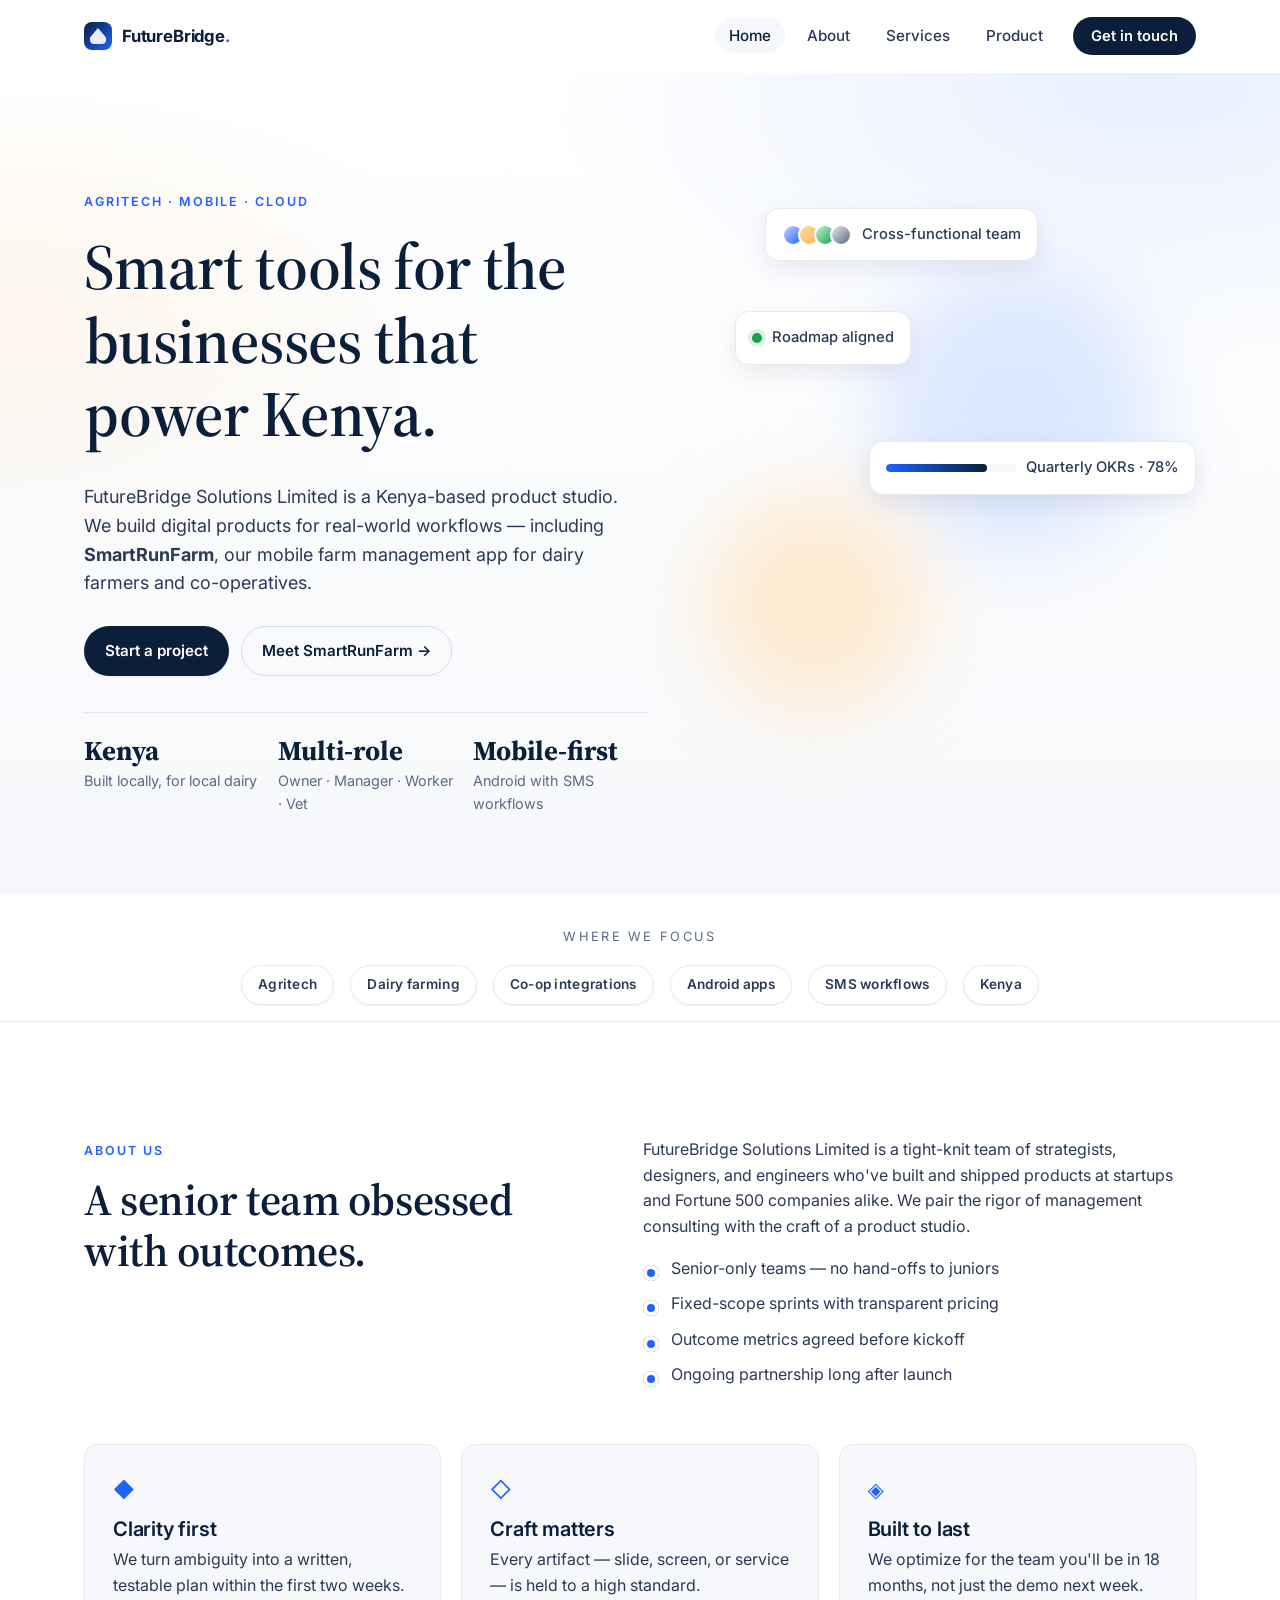
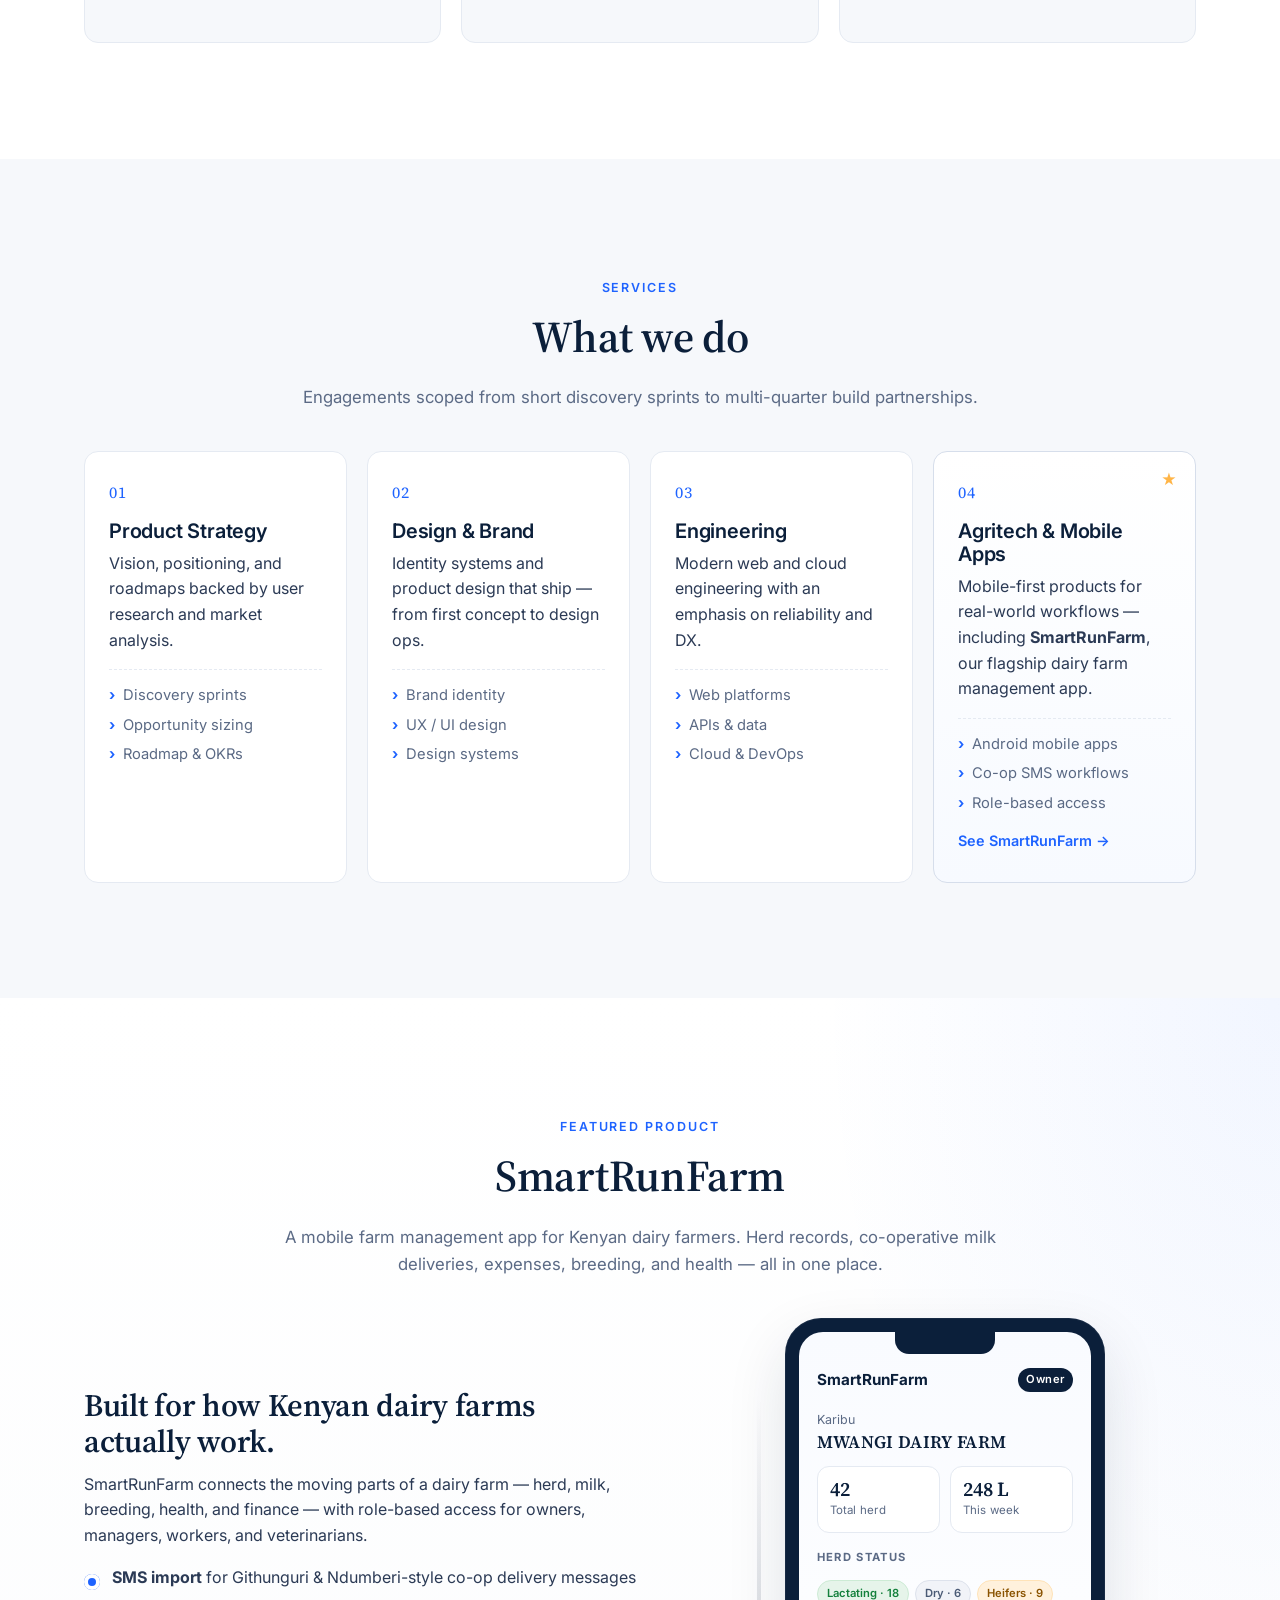
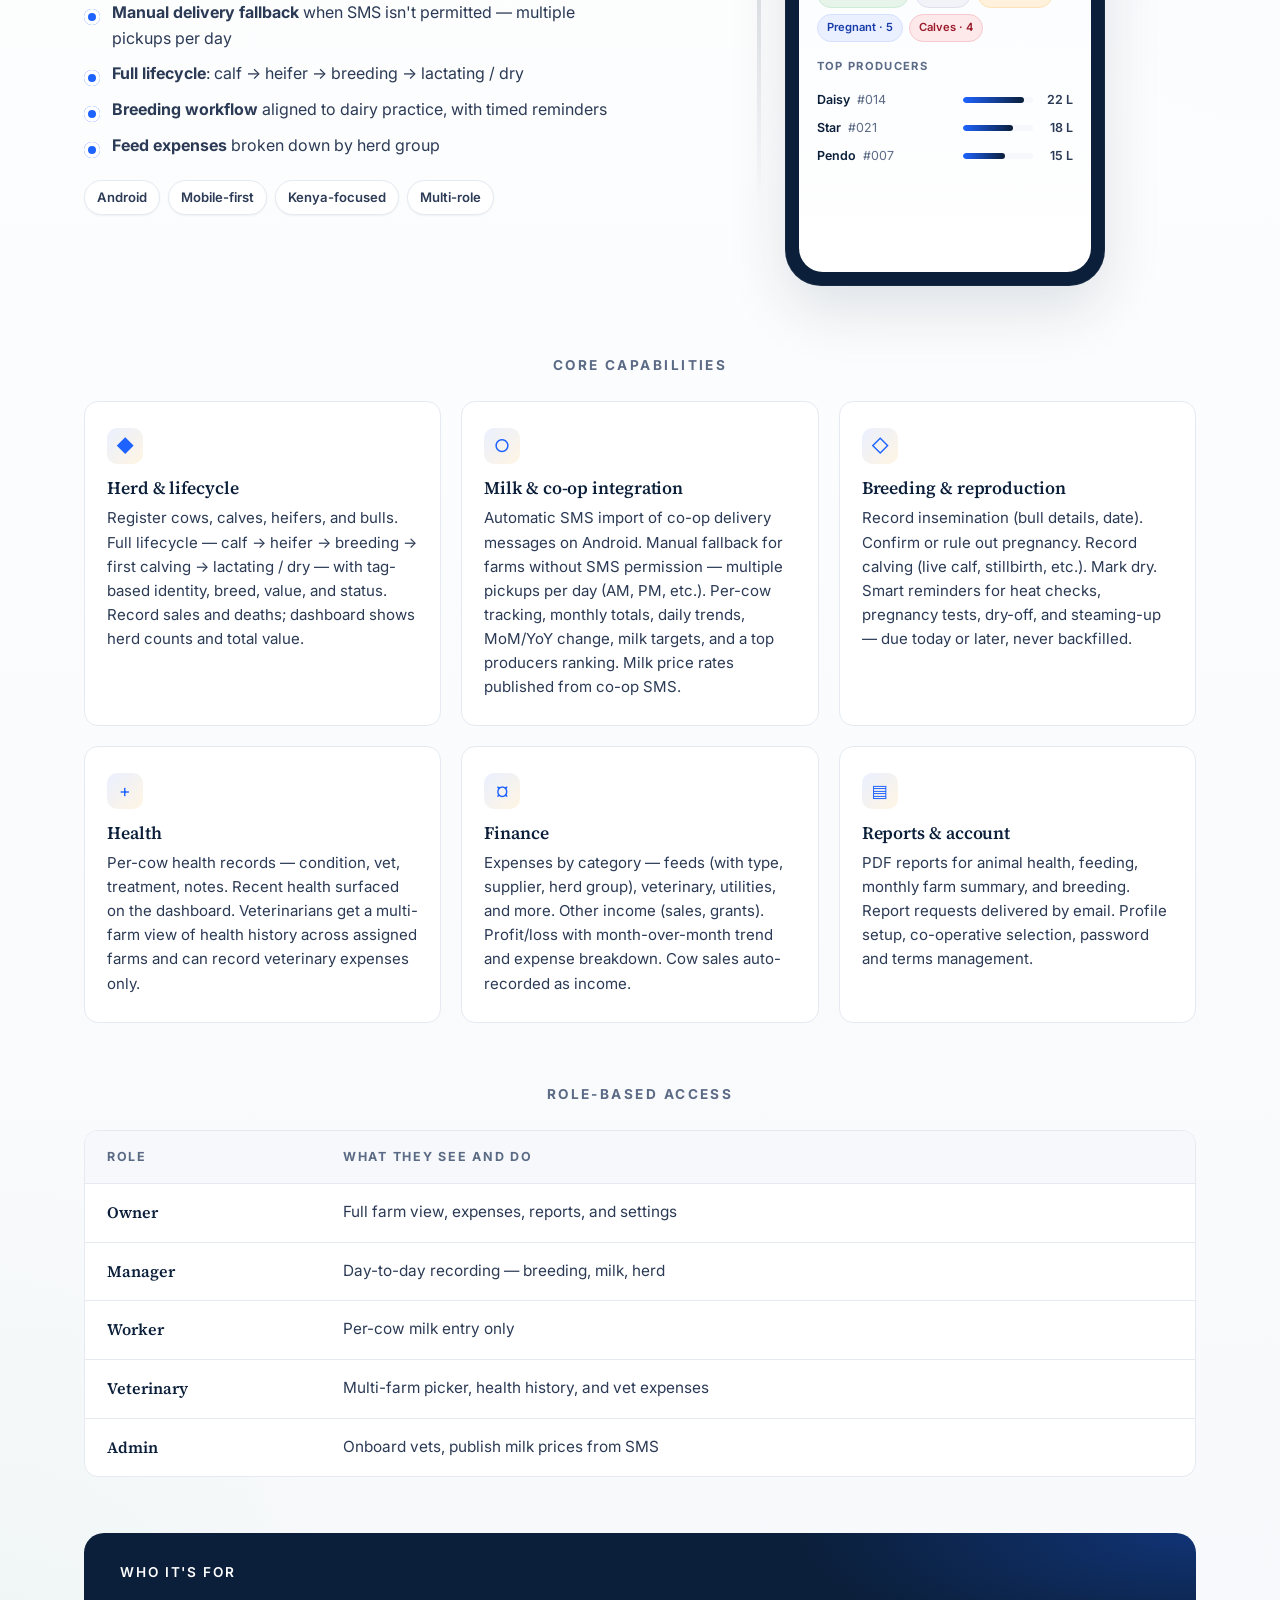
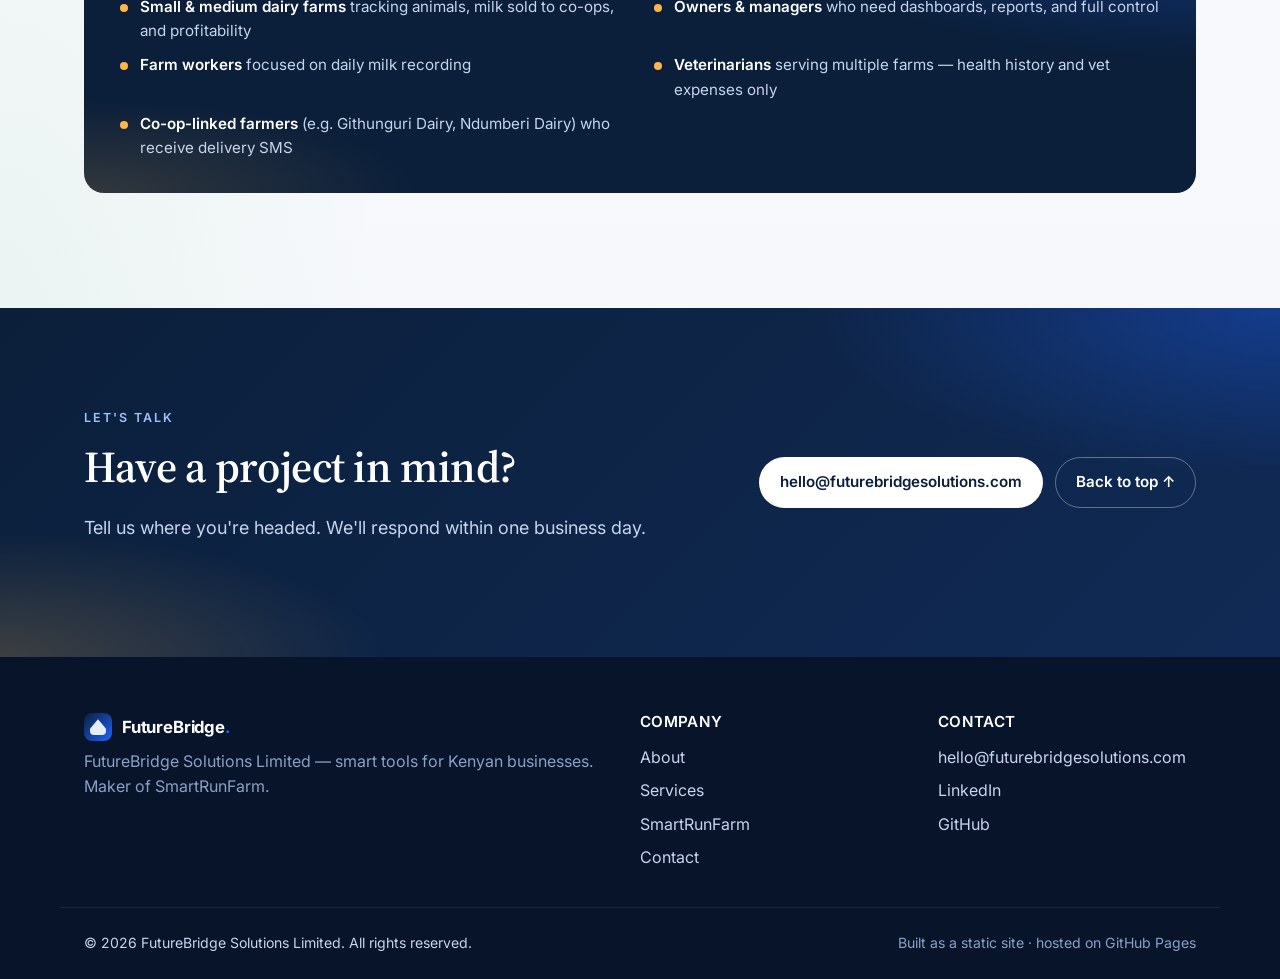
==== index.html @ 571ea7b9 "Add SmartRunFarm featured product section Replace placeholder Projects section with a dedicated Smar" ====
<!DOCTYPE html>
<html lang="en">
<head>
  <meta charset="UTF-8" />
  <meta name="viewport" content="width=device-width, initial-scale=1.0" />
  <meta name="description" content="FutureBridge Solutions Limited — Kenya-based product studio building smart tools for agritech, including SmartRunFarm, a farm management app for dairy farmers and co-operatives." />
  <meta name="theme-color" content="#0b1f3a" />
  <title>FutureBridge Solutions Limited — Smart tools for Kenyan businesses</title>
  <link rel="icon" type="image/svg+xml" href="assets/favicon.svg" />
  <link rel="preconnect" href="https://fonts.googleapis.com" />
  <link rel="preconnect" href="https://fonts.gstatic.com" crossorigin />
  <link href="https://fonts.googleapis.com/css2?family=Inter:wght@400;500;600;700;800&family=Source+Serif+4:opsz,wght@8..60,500;8..60,600&display=swap" rel="stylesheet" />
  <link rel="stylesheet" href="styles.css" />
</head>
<body>
  <a class="skip-link" href="#main">Skip to content</a>

  <header class="site-header" id="siteHeader">
    <div class="container nav-wrap">
      <a class="brand" href="#home" aria-label="FutureBridge Solutions Limited home">
        <span class="brand-mark" aria-hidden="true"></span>
        <span class="brand-name">FutureBridge<span class="brand-dot">.</span></span>
      </a>

      <button class="nav-toggle" id="navToggle" aria-expanded="false" aria-controls="primaryNav" aria-label="Toggle navigation">
        <span></span><span></span><span></span>
      </button>

      <nav class="primary-nav" id="primaryNav" aria-label="Primary">
        <ul>
          <li><a href="#home" class="nav-link">Home</a></li>
          <li><a href="#about" class="nav-link">About</a></li>
          <li><a href="#services" class="nav-link">Services</a></li>
          <li><a href="#smartrunfarm" class="nav-link">Product</a></li>
          <li><a href="#contact" class="nav-cta">Get in touch</a></li>
        </ul>
      </nav>
    </div>
  </header>

  <main id="main">
    <!-- HERO -->
    <section class="hero" id="home">
      <div class="container hero-grid">
        <div class="hero-content reveal">
          <p class="eyebrow">Agritech · Mobile · Cloud</p>
          <h1>Smart tools for the businesses that power Kenya.</h1>
          <p class="lead">
            FutureBridge Solutions Limited is a Kenya-based product studio. We build digital
            products for real-world workflows — including <strong>SmartRunFarm</strong>, our
            mobile farm management app for dairy farmers and co-operatives.
          </p>
          <div class="hero-cta">
            <a href="#contact" class="btn btn-primary">Start a project</a>
            <a href="#smartrunfarm" class="btn btn-ghost">Meet SmartRunFarm →</a>
          </div>

          <div class="hero-stats" aria-label="Company highlights">
            <div><strong>Kenya</strong><span>Built locally, for local dairy</span></div>
            <div><strong>Multi-role</strong><span>Owner · Manager · Worker · Vet</span></div>
            <div><strong>Mobile-first</strong><span>Android with SMS workflows</span></div>
          </div>
        </div>

        <div class="hero-visual reveal" aria-hidden="true">
          <div class="orb orb-1"></div>
          <div class="orb orb-2"></div>
          <div class="card-stack">
            <div class="float-card card-a">
              <div class="dot dot-green"></div>
              <span>Roadmap aligned</span>
            </div>
            <div class="float-card card-b">
              <div class="bar"><i style="width:78%"></i></div>
              <span>Quarterly OKRs · 78%</span>
            </div>
            <div class="float-card card-c">
              <div class="avatars">
                <span></span><span></span><span></span><span></span>
              </div>
              <span>Cross-functional team</span>
            </div>
          </div>
        </div>
      </div>
    </section>

    <!-- FOCUS STRIP -->
    <section class="logos" aria-label="What we focus on">
      <div class="container">
        <p class="logos-label">Where we focus</p>
        <ul class="logo-row focus-chips">
          <li>Agritech</li>
          <li>Dairy farming</li>
          <li>Co-op integrations</li>
          <li>Android apps</li>
          <li>SMS workflows</li>
          <li>Kenya</li>
        </ul>
      </div>
    </section>

    <!-- ABOUT -->
    <section class="section about" id="about">
      <div class="container about-grid">
        <div class="section-head reveal">
          <p class="eyebrow">About us</p>
          <h2>A senior team obsessed with outcomes.</h2>
        </div>
        <div class="about-body reveal">
          <p>
            FutureBridge Solutions Limited is a tight-knit team of strategists, designers, and
            engineers who've built and shipped products at startups and Fortune 500 companies alike.
            We pair the rigor of management consulting with the craft of a product studio.
          </p>
          <ul class="check-list">
            <li>Senior-only teams — no hand-offs to juniors</li>
            <li>Fixed-scope sprints with transparent pricing</li>
            <li>Outcome metrics agreed before kickoff</li>
            <li>Ongoing partnership long after launch</li>
          </ul>
        </div>
      </div>

      <div class="container values">
        <div class="value-card reveal">
          <div class="value-icon">◆</div>
          <h3>Clarity first</h3>
          <p>We turn ambiguity into a written, testable plan within the first two weeks.</p>
        </div>
        <div class="value-card reveal">
          <div class="value-icon">◇</div>
          <h3>Craft matters</h3>
          <p>Every artifact — slide, screen, or service — is held to a high standard.</p>
        </div>
        <div class="value-card reveal">
          <div class="value-icon">◈</div>
          <h3>Built to last</h3>
          <p>We optimize for the team you'll be in 18 months, not just the demo next week.</p>
        </div>
      </div>
    </section>

    <!-- SERVICES -->
    <section class="section services" id="services">
      <div class="container">
        <div class="section-head center reveal">
          <p class="eyebrow">Services</p>
          <h2>What we do</h2>
          <p class="section-sub">
            Engagements scoped from short discovery sprints to multi-quarter build partnerships.
          </p>
        </div>

        <div class="service-grid">
          <article class="service-card reveal">
            <div class="service-num">01</div>
            <h3>Product Strategy</h3>
            <p>Vision, positioning, and roadmaps backed by user research and market analysis.</p>
            <ul>
              <li>Discovery sprints</li>
              <li>Opportunity sizing</li>
              <li>Roadmap &amp; OKRs</li>
            </ul>
          </article>

          <article class="service-card reveal">
            <div class="service-num">02</div>
            <h3>Design &amp; Brand</h3>
            <p>Identity systems and product design that ship — from first concept to design ops.</p>
            <ul>
              <li>Brand identity</li>
              <li>UX / UI design</li>
              <li>Design systems</li>
            </ul>
          </article>

          <article class="service-card reveal">
            <div class="service-num">03</div>
            <h3>Engineering</h3>
            <p>Modern web and cloud engineering with an emphasis on reliability and DX.</p>
            <ul>
              <li>Web platforms</li>
              <li>APIs &amp; data</li>
              <li>Cloud &amp; DevOps</li>
            </ul>
          </article>

          <article class="service-card reveal service-card-feature">
            <div class="service-num">04</div>
            <h3>Agritech &amp; Mobile Apps</h3>
            <p>Mobile-first products for real-world workflows — including <strong>SmartRunFarm</strong>, our flagship dairy farm management app.</p>
            <ul>
              <li>Android mobile apps</li>
              <li>Co-op SMS workflows</li>
              <li>Role-based access</li>
            </ul>
            <a href="#smartrunfarm" class="service-link">See SmartRunFarm →</a>
          </article>
        </div>
      </div>
    </section>

    <!-- FEATURED PRODUCT: SmartRunFarm -->
    <section class="section product" id="smartrunfarm">
      <div class="container">
        <div class="section-head center reveal">
          <p class="eyebrow">Featured product</p>
          <h2>SmartRunFarm</h2>
          <p class="section-sub">
            A mobile farm management app for Kenyan dairy farmers. Herd records, co-operative
            milk deliveries, expenses, breeding, and health — all in one place.
          </p>
        </div>

        <div class="product-hero">
          <div class="product-hero-content reveal">
            <h3>Built for how Kenyan dairy farms actually work.</h3>
            <p>
              SmartRunFarm connects the moving parts of a dairy farm — herd, milk, breeding,
              health, and finance — with role-based access for owners, managers, workers, and
              veterinarians.
            </p>
            <ul class="check-list">
              <li><strong>SMS import</strong> for Githunguri &amp; Ndumberi-style co-op delivery messages</li>
              <li><strong>Manual delivery fallback</strong> when SMS isn't permitted — multiple pickups per day</li>
              <li><strong>Full lifecycle</strong>: calf → heifer → breeding → lactating / dry</li>
              <li><strong>Breeding workflow</strong> aligned to dairy practice, with timed reminders</li>
              <li><strong>Feed expenses</strong> broken down by herd group</li>
            </ul>
            <div class="product-tags">
              <span>Android</span>
              <span>Mobile-first</span>
              <span>Kenya-focused</span>
              <span>Multi-role</span>
            </div>
          </div>

          <div class="product-hero-visual reveal" aria-hidden="true">
            <div class="phone-frame">
              <div class="phone-notch"></div>
              <div class="app-mockup">
                <div class="app-bar">
                  <span class="app-title">SmartRunFarm</span>
                  <span class="app-role">Owner</span>
                </div>
                <div class="app-greeting">
                  <p class="muted small">Karibu</p>
                  <h4>Mwangi Dairy Farm</h4>
                </div>
                <div class="app-stats">
                  <div class="app-stat">
                    <span class="num">42</span>
                    <span class="lbl">Total herd</span>
                  </div>
                  <div class="app-stat">
                    <span class="num">248 L</span>
                    <span class="lbl">This week</span>
                  </div>
                </div>
                <div class="app-section-title">Herd status</div>
                <div class="app-chips">
                  <span class="chip chip-lac">Lactating · 18</span>
                  <span class="chip chip-dry">Dry · 6</span>
                  <span class="chip chip-heif">Heifers · 9</span>
                  <span class="chip chip-preg">Pregnant · 5</span>
                  <span class="chip chip-calf">Calves · 4</span>
                </div>
                <div class="app-section-title">Top producers</div>
                <div class="app-list">
                  <div class="app-list-row">
                    <span class="row-name">Daisy <em>#014</em></span>
                    <div class="row-bar"><i style="width:88%"></i></div>
                    <span class="row-val">22 L</span>
                  </div>
                  <div class="app-list-row">
                    <span class="row-name">Star <em>#021</em></span>
                    <div class="row-bar"><i style="width:72%"></i></div>
                    <span class="row-val">18 L</span>
                  </div>
                  <div class="app-list-row">
                    <span class="row-name">Pendo <em>#007</em></span>
                    <div class="row-bar"><i style="width:60%"></i></div>
                    <span class="row-val">15 L</span>
                  </div>
                </div>
              </div>
            </div>
          </div>
        </div>

        <h3 class="product-block-title reveal">Core capabilities</h3>
        <div class="capability-grid">
          <article class="capability-card reveal">
            <div class="cap-icon">◆</div>
            <h4>Herd &amp; lifecycle</h4>
            <p>
              Register cows, calves, heifers, and bulls. Full lifecycle — calf → heifer →
              breeding → first calving → lactating / dry — with tag-based identity, breed, value,
              and status. Record sales and deaths; dashboard shows herd counts and total value.
            </p>
          </article>

          <article class="capability-card reveal">
            <div class="cap-icon">○</div>
            <h4>Milk &amp; co-op integration</h4>
            <p>
              Automatic SMS import of co-op delivery messages on Android. Manual fallback for
              farms without SMS permission — multiple pickups per day (AM, PM, etc.). Per-cow
              tracking, monthly totals, daily trends, MoM/YoY change, milk targets, and a top
              producers ranking. Milk price rates published from co-op SMS.
            </p>
          </article>

          <article class="capability-card reveal">
            <div class="cap-icon">◇</div>
            <h4>Breeding &amp; reproduction</h4>
            <p>
              Record insemination (bull details, date). Confirm or rule out pregnancy. Record
              calving (live calf, stillbirth, etc.). Mark dry. Smart reminders for heat checks,
              pregnancy tests, dry-off, and steaming-up — due today or later, never backfilled.
            </p>
          </article>

          <article class="capability-card reveal">
            <div class="cap-icon">+</div>
            <h4>Health</h4>
            <p>
              Per-cow health records — condition, vet, treatment, notes. Recent health surfaced
              on the dashboard. Veterinarians get a multi-farm view of health history across
              assigned farms and can record veterinary expenses only.
            </p>
          </article>

          <article class="capability-card reveal">
            <div class="cap-icon">¤</div>
            <h4>Finance</h4>
            <p>
              Expenses by category — feeds (with type, supplier, herd group), veterinary,
              utilities, and more. Other income (sales, grants). Profit/loss with month-over-month
              trend and expense breakdown. Cow sales auto-recorded as income.
            </p>
          </article>

          <article class="capability-card reveal">
            <div class="cap-icon">▤</div>
            <h4>Reports &amp; account</h4>
            <p>
              PDF reports for animal health, feeding, monthly farm summary, and breeding. Report
              requests delivered by email. Profile setup, co-operative selection, password and
              terms management.
            </p>
          </article>
        </div>

        <h3 class="product-block-title reveal">Role-based access</h3>
        <div class="roles-table reveal" role="table" aria-label="Roles in SmartRunFarm">
          <div class="roles-row roles-head" role="row">
            <span role="columnheader">Role</span>
            <span role="columnheader">What they see and do</span>
          </div>
          <div class="roles-row" role="row">
            <span class="role-name" role="cell">Owner</span>
            <span role="cell">Full farm view, expenses, reports, and settings</span>
          </div>
          <div class="roles-row" role="row">
            <span class="role-name" role="cell">Manager</span>
            <span role="cell">Day-to-day recording — breeding, milk, herd</span>
          </div>
          <div class="roles-row" role="row">
            <span class="role-name" role="cell">Worker</span>
            <span role="cell">Per-cow milk entry only</span>
          </div>
          <div class="roles-row" role="row">
            <span class="role-name" role="cell">Veterinary</span>
            <span role="cell">Multi-farm picker, health history, and vet expenses</span>
          </div>
          <div class="roles-row" role="row">
            <span class="role-name" role="cell">Admin</span>
            <span role="cell">Onboard vets, publish milk prices from SMS</span>
          </div>
        </div>

        <div class="audience-card reveal">
          <h4>Who it's for</h4>
          <ul class="audience-list">
            <li><strong>Small &amp; medium dairy farms</strong> tracking animals, milk sold to co-ops, and profitability</li>
            <li><strong>Owners &amp; managers</strong> who need dashboards, reports, and full control</li>
            <li><strong>Farm workers</strong> focused on daily milk recording</li>
            <li><strong>Veterinarians</strong> serving multiple farms — health history and vet expenses only</li>
            <li><strong>Co-op-linked farmers</strong> (e.g. Githunguri Dairy, Ndumberi Dairy) who receive delivery SMS</li>
          </ul>
        </div>
      </div>
    </section>

    <!-- CTA / CONTACT -->
    <section class="cta" id="contact">
      <div class="container cta-inner reveal">
        <div>
          <p class="eyebrow light">Let's talk</p>
          <h2>Have a project in mind?</h2>
          <p class="lead">
            Tell us where you're headed. We'll respond within one business day.
          </p>
        </div>
        <div class="cta-actions">
          <a class="btn btn-primary" href="mailto:hello@futurebridgesolutions.com">hello@futurebridgesolutions.com</a>
          <a class="btn btn-ghost light" href="#home">Back to top ↑</a>
        </div>
      </div>
    </section>
  </main>

  <footer class="site-footer">
    <div class="container footer-grid">
      <div>
        <div class="brand">
          <span class="brand-mark" aria-hidden="true"></span>
          <span class="brand-name">FutureBridge<span class="brand-dot">.</span></span>
        </div>
        <p class="muted">FutureBridge Solutions Limited — smart tools for Kenyan businesses. Maker of SmartRunFarm.</p>
      </div>
      <div>
        <h4>Company</h4>
        <ul>
          <li><a href="#about">About</a></li>
          <li><a href="#services">Services</a></li>
          <li><a href="#smartrunfarm">SmartRunFarm</a></li>
          <li><a href="#contact">Contact</a></li>
        </ul>
      </div>
      <div>
        <h4>Contact</h4>
        <ul>
          <li><a href="mailto:hello@futurebridgesolutions.com">hello@futurebridgesolutions.com</a></li>
          <li><a href="#" rel="noopener">LinkedIn</a></li>
          <li><a href="https://github.com/kahuhu25" rel="noopener">GitHub</a></li>
        </ul>
      </div>
    </div>
    <div class="container footer-bottom">
      <span>© <span id="year"></span> FutureBridge Solutions Limited. All rights reserved.</span>
      <span class="muted">Built as a static site · hosted on GitHub Pages</span>
    </div>
  </footer>

  <script src="script.js" defer></script>
</body>
</html>
---- styles.css ----
/* ============================================================
   FutureBridge Solutions Limited — Static Site
   Plain CSS · No build step · GitHub Pages friendly
   ============================================================ */

:root {
  --bg: #ffffff;
  --bg-soft: #f6f8fb;
  --bg-elev: #ffffff;
  --ink: #0b1f3a;
  --ink-2: #2b3a55;
  --muted: #5b6a85;
  --line: #e5eaf2;
  --line-strong: #d6deeb;
  --brand: #0b1f3a;
  --brand-2: #1e63ff;
  --brand-3: #0a4ad1;
  --accent: #ffb547;
  --success: #16a34a;
  --shadow-sm: 0 1px 2px rgba(11, 31, 58, 0.06);
  --shadow-md: 0 8px 24px rgba(11, 31, 58, 0.08);
  --shadow-lg: 0 24px 60px rgba(11, 31, 58, 0.12);
  --radius-sm: 8px;
  --radius: 14px;
  --radius-lg: 20px;
  --maxw: 1160px;
  --header-h: 72px;
  --font-sans: "Inter", system-ui, -apple-system, "Segoe UI", Roboto, "Helvetica Neue", Arial, sans-serif;
  --font-serif: "Source Serif 4", Georgia, "Times New Roman", serif;
}

/* ---------- Reset / base ---------- */
* { box-sizing: border-box; }
html { scroll-behavior: smooth; }
html, body { margin: 0; padding: 0; }
body {
  font-family: var(--font-sans);
  color: var(--ink);
  background: var(--bg);
  line-height: 1.6;
  -webkit-font-smoothing: antialiased;
  text-rendering: optimizeLegibility;
}
img, svg { display: block; max-width: 100%; }
a { color: inherit; text-decoration: none; }
ul { margin: 0; padding: 0; list-style: none; }
button { font: inherit; cursor: pointer; }

.container {
  width: 100%;
  max-width: var(--maxw);
  margin: 0 auto;
  padding: 0 24px;
}

.skip-link {
  position: absolute;
  left: -9999px;
  top: 0;
  background: var(--ink);
  color: #fff;
  padding: 10px 14px;
  border-radius: 6px;
  z-index: 999;
}
.skip-link:focus { left: 16px; top: 16px; }

/* ---------- Typography ---------- */
h1, h2, h3, h4 {
  font-family: var(--font-serif);
  color: var(--ink);
  line-height: 1.15;
  letter-spacing: -0.01em;
  margin: 0 0 0.5em;
  font-weight: 600;
}
h1 { font-size: clamp(2.4rem, 5vw + 0.4rem, 4rem); }
h2 { font-size: clamp(1.9rem, 2.4vw + 1rem, 2.75rem); }
h3 { font-size: 1.25rem; font-family: var(--font-sans); font-weight: 600; }
h4 { font-size: 0.95rem; font-family: var(--font-sans); font-weight: 600; letter-spacing: 0.02em; text-transform: uppercase; color: var(--ink-2); }
p { margin: 0 0 1em; color: var(--ink-2); }
.lead { font-size: 1.125rem; color: var(--ink-2); max-width: 56ch; }
.eyebrow {
  display: inline-block;
  font-size: 0.78rem;
  font-weight: 600;
  letter-spacing: 0.16em;
  text-transform: uppercase;
  color: var(--brand-2);
  margin: 0 0 14px;
}
.eyebrow.light { color: #9ec0ff; }
.muted { color: var(--muted); }

/* ---------- Buttons ---------- */
.btn {
  display: inline-flex;
  align-items: center;
  justify-content: center;
  gap: 8px;
  padding: 12px 20px;
  border-radius: 999px;
  font-weight: 600;
  font-size: 0.95rem;
  border: 1px solid transparent;
  transition: transform .15s ease, background .2s ease, color .2s ease, border-color .2s ease, box-shadow .2s ease;
  white-space: nowrap;
}
.btn-primary {
  background: var(--ink);
  color: #fff;
  box-shadow: var(--shadow-sm);
}
.btn-primary:hover { background: #11294d; transform: translateY(-1px); box-shadow: var(--shadow-md); }
.btn-ghost {
  background: transparent;
  color: var(--ink);
  border-color: var(--line-strong);
}
.btn-ghost:hover { border-color: var(--ink); transform: translateY(-1px); }
.btn-ghost.light { color: #fff; border-color: rgba(255,255,255,0.35); }
.btn-ghost.light:hover { border-color: #fff; }

/* ---------- Header / Nav ---------- */
.site-header {
  position: sticky;
  top: 0;
  z-index: 50;
  background: rgba(255, 255, 255, 0.78);
  backdrop-filter: saturate(180%) blur(12px);
  -webkit-backdrop-filter: saturate(180%) blur(12px);
  border-bottom: 1px solid transparent;
  transition: border-color .2s ease, background .2s ease;
}
.site-header.scrolled {
  background: rgba(255, 255, 255, 0.92);
  border-bottom-color: var(--line);
}
.nav-wrap {
  display: flex;
  align-items: center;
  justify-content: space-between;
  height: var(--header-h);
}
.brand {
  display: inline-flex;
  align-items: center;
  gap: 10px;
  font-weight: 700;
}
.brand-mark {
  width: 28px; height: 28px;
  border-radius: 8px;
  background: linear-gradient(135deg, var(--ink) 0%, var(--brand-2) 100%);
  position: relative;
  box-shadow: var(--shadow-sm);
}
.brand-mark::after {
  content: "";
  position: absolute;
  inset: 6px;
  border-radius: 4px;
  background: rgba(255,255,255,0.9);
  clip-path: polygon(0 60%, 50% 0, 100% 60%, 100% 100%, 0 100%);
}
.brand-name { font-size: 1.05rem; letter-spacing: -0.01em; }
.brand-dot { color: var(--brand-2); }

.primary-nav ul {
  display: flex;
  gap: 8px;
  align-items: center;
}
.nav-link {
  padding: 8px 14px;
  border-radius: 999px;
  color: var(--ink-2);
  font-weight: 500;
  font-size: 0.95rem;
  transition: color .15s ease, background .15s ease;
}
.nav-link:hover { color: var(--ink); background: var(--bg-soft); }
.nav-link.active { color: var(--ink); background: var(--bg-soft); }
.nav-cta {
  margin-left: 8px;
  padding: 10px 18px;
  border-radius: 999px;
  background: var(--ink);
  color: #fff;
  font-weight: 600;
  font-size: 0.92rem;
  transition: background .2s ease, transform .15s ease;
}
.nav-cta:hover { background: #11294d; transform: translateY(-1px); }

.nav-toggle {
  display: none;
  width: 40px; height: 40px;
  background: transparent;
  border: 1px solid var(--line-strong);
  border-radius: 10px;
  padding: 0;
  align-items: center;
  justify-content: center;
  flex-direction: column;
  gap: 4px;
}
.nav-toggle span {
  display: block;
  width: 18px; height: 2px;
  background: var(--ink);
  border-radius: 2px;
  transition: transform .2s ease, opacity .2s ease;
}
.nav-toggle[aria-expanded="true"] span:nth-child(1) { transform: translateY(6px) rotate(45deg); }
.nav-toggle[aria-expanded="true"] span:nth-child(2) { opacity: 0; }
.nav-toggle[aria-expanded="true"] span:nth-child(3) { transform: translateY(-6px) rotate(-45deg); }

/* ---------- Hero ---------- */
.hero {
  padding: clamp(56px, 9vw, 120px) 0 clamp(40px, 7vw, 80px);
  background:
    radial-gradient(80% 60% at 90% 0%, rgba(30,99,255,0.10), transparent 60%),
    radial-gradient(60% 50% at 0% 30%, rgba(255,181,71,0.10), transparent 60%),
    linear-gradient(180deg, #fff 0%, var(--bg-soft) 100%);
}
.hero-grid {
  display: grid;
  grid-template-columns: 1.15fr 1fr;
  gap: 56px;
  align-items: center;
}
.hero h1 { margin-top: 4px; }
.hero-cta {
  display: flex;
  flex-wrap: wrap;
  gap: 12px;
  margin: 28px 0 36px;
}
.hero-stats {
  display: grid;
  grid-template-columns: repeat(3, minmax(0,1fr));
  gap: 18px;
  padding-top: 24px;
  border-top: 1px solid var(--line);
}
.hero-stats div { display: flex; flex-direction: column; }
.hero-stats strong {
  font-family: var(--font-serif);
  font-size: 1.7rem;
  color: var(--ink);
  line-height: 1;
  margin-bottom: 4px;
}
.hero-stats span { color: var(--muted); font-size: 0.9rem; }

/* Hero visual */
.hero-visual {
  position: relative;
  min-height: 420px;
}
.orb {
  position: absolute;
  border-radius: 50%;
  filter: blur(40px);
  opacity: 0.7;
}
.orb-1 { width: 280px; height: 280px; background: #cfe0ff; top: -20px; right: 40px; }
.orb-2 { width: 220px; height: 220px; background: #ffe4bf; bottom: 0; left: 0; }
.card-stack { position: relative; height: 100%; }
.float-card {
  position: absolute;
  background: var(--bg-elev);
  border: 1px solid var(--line);
  border-radius: var(--radius);
  padding: 14px 16px;
  box-shadow: var(--shadow-md);
  display: flex;
  align-items: center;
  gap: 10px;
  font-size: 0.92rem;
  color: var(--ink-2);
  font-weight: 500;
  animation: float 6s ease-in-out infinite;
}
.float-card.card-a { top: 20px; left: 30px; animation-delay: 0s; }
.float-card.card-b { top: 150px; right: 0; min-width: 240px; animation-delay: 1.4s; }
.float-card.card-c { bottom: 30px; left: 60px; animation-delay: 2.8s; }
.dot { width: 10px; height: 10px; border-radius: 50%; }
.dot-green { background: var(--success); box-shadow: 0 0 0 4px rgba(22,163,74,0.15); }
.bar { width: 130px; height: 8px; background: var(--bg-soft); border-radius: 999px; overflow: hidden; }
.bar i { display: block; height: 100%; background: linear-gradient(90deg, var(--brand-2), var(--ink)); border-radius: 999px; }
.avatars { display: inline-flex; }
.avatars span {
  width: 22px; height: 22px; border-radius: 50%; border: 2px solid #fff;
  background: linear-gradient(135deg, #c9d6ff, #1e63ff); margin-left: -6px;
}
.avatars span:first-child { margin-left: 0; }
.avatars span:nth-child(2) { background: linear-gradient(135deg, #ffd9a8, #ffb547); }
.avatars span:nth-child(3) { background: linear-gradient(135deg, #c4f3d6, #16a34a); }
.avatars span:nth-child(4) { background: linear-gradient(135deg, #e8e8e8, #5b6a85); }

@keyframes float {
  0%, 100% { transform: translateY(0); }
  50% { transform: translateY(-8px); }
}

/* ---------- Logos strip ---------- */
.logos {
  padding: 32px 0 16px;
  border-bottom: 1px solid var(--line);
}
.logos-label {
  text-align: center;
  font-size: 0.8rem;
  letter-spacing: 0.18em;
  text-transform: uppercase;
  color: var(--muted);
  margin: 0 0 18px;
}
.logo-row {
  display: flex;
  flex-wrap: wrap;
  justify-content: center;
  gap: 36px 56px;
  font-family: var(--font-serif);
  font-weight: 600;
  font-size: 1.1rem;
  color: var(--ink-2);
  opacity: 0.75;
}
.logo-row li { letter-spacing: 0.02em; }

/* ---------- Sections ---------- */
.section {
  padding: clamp(64px, 9vw, 120px) 0;
}
.section-head { max-width: 720px; margin-bottom: 40px; }
.section-head.center { text-align: center; margin-inline: auto; }
.section-sub { color: var(--muted); font-size: 1.05rem; }

/* ---------- About ---------- */
.about-grid {
  display: grid;
  grid-template-columns: 1fr 1.1fr;
  gap: 56px;
  align-items: start;
  margin-bottom: 56px;
}
.check-list { display: grid; gap: 10px; margin-top: 16px; }
.check-list li {
  position: relative;
  padding-left: 28px;
  color: var(--ink-2);
}
.check-list li::before {
  content: "";
  position: absolute;
  left: 0; top: 9px;
  width: 16px; height: 16px;
  border-radius: 50%;
  background: var(--brand-2);
  box-shadow: inset 0 0 0 4px #fff;
}
.values {
  display: grid;
  grid-template-columns: repeat(3, 1fr);
  gap: 20px;
}
.value-card {
  background: var(--bg-soft);
  border: 1px solid var(--line);
  border-radius: var(--radius);
  padding: 28px;
}
.value-icon {
  font-size: 1.3rem;
  color: var(--brand-2);
  margin-bottom: 12px;
}
.value-card h3 { margin-bottom: 6px; }

/* ---------- Services ---------- */
.services { background: var(--bg-soft); }
.service-grid {
  display: grid;
  grid-template-columns: repeat(4, 1fr);
  gap: 20px;
}
.service-card {
  background: var(--bg-elev);
  border: 1px solid var(--line);
  border-radius: var(--radius);
  padding: 28px 24px;
  transition: transform .25s ease, box-shadow .25s ease, border-color .25s ease;
}
.service-card:hover {
  transform: translateY(-4px);
  box-shadow: var(--shadow-md);
  border-color: var(--line-strong);
}
.service-num {
  font-family: var(--font-serif);
  font-size: 1rem;
  color: var(--brand-2);
  margin-bottom: 14px;
  letter-spacing: 0.05em;
}
.service-card h3 { margin-bottom: 8px; }
.service-card ul {
  display: grid;
  gap: 6px;
  margin-top: 14px;
  padding-top: 14px;
  border-top: 1px dashed var(--line);
}
.service-card ul li {
  color: var(--muted);
  font-size: 0.92rem;
  position: relative;
  padding-left: 14px;
}
.service-card ul li::before {
  content: "›";
  position: absolute; left: 0;
  color: var(--brand-2);
  font-weight: 700;
}

/* ---------- Projects ---------- */
.project-grid {
  display: grid;
  grid-template-columns: repeat(2, 1fr);
  gap: 24px;
}
.project-card {
  background: var(--bg-elev);
  border: 1px solid var(--line);
  border-radius: var(--radius-lg);
  overflow: hidden;
  transition: transform .25s ease, box-shadow .25s ease;
}
.project-card:hover { transform: translateY(-4px); box-shadow: var(--shadow-lg); }
.project-thumb {
  position: relative;
  aspect-ratio: 16 / 9;
  display: flex;
  align-items: flex-end;
  padding: 16px;
}
.thumb-1 { background: linear-gradient(135deg, #0b1f3a 0%, #1e63ff 100%); }
.thumb-2 { background: linear-gradient(135deg, #16a34a 0%, #0b1f3a 100%); }
.thumb-3 { background: linear-gradient(135deg, #ffb547 0%, #ff6a3d 100%); }
.thumb-4 { background: linear-gradient(135deg, #5b6a85 0%, #0b1f3a 100%); }
.project-thumb::after {
  content: "";
  position: absolute; inset: 0;
  background:
    radial-gradient(60% 50% at 80% 20%, rgba(255,255,255,0.25), transparent 60%),
    radial-gradient(50% 40% at 10% 90%, rgba(255,255,255,0.15), transparent 60%);
}
.thumb-tag {
  position: relative; z-index: 1;
  background: rgba(255,255,255,0.18);
  color: #fff;
  padding: 6px 12px;
  border-radius: 999px;
  font-size: 0.78rem;
  font-weight: 600;
  letter-spacing: 0.06em;
  backdrop-filter: blur(8px);
  -webkit-backdrop-filter: blur(8px);
}
.project-meta { padding: 22px 24px 26px; }
.project-meta h3 { margin-bottom: 6px; }
.tag-row {
  display: flex; flex-wrap: wrap; gap: 6px; margin-top: 14px;
}
.tag-row span {
  background: var(--bg-soft);
  color: var(--ink-2);
  border: 1px solid var(--line);
  font-size: 0.78rem;
  padding: 4px 10px;
  border-radius: 999px;
  font-weight: 500;
}

/* ---------- CTA ---------- */
.cta {
  background:
    radial-gradient(60% 80% at 100% 0%, rgba(30,99,255,0.35), transparent 60%),
    radial-gradient(50% 60% at 0% 100%, rgba(255,181,71,0.20), transparent 60%),
    linear-gradient(135deg, #0b1f3a 0%, #102a55 100%);
  color: #fff;
  padding: clamp(56px, 8vw, 96px) 0;
}
.cta h2 { color: #fff; }
.cta .lead { color: #c8d4ec; }
.cta-inner {
  display: flex;
  align-items: center;
  justify-content: space-between;
  gap: 32px;
  flex-wrap: wrap;
}
.cta-actions { display: flex; gap: 12px; flex-wrap: wrap; }
.cta .btn-primary { background: #fff; color: var(--ink); }
.cta .btn-primary:hover { background: #f1f4fb; }

/* ---------- Footer ---------- */
.site-footer {
  background: #07142a;
  color: #c8d4ec;
  padding: 56px 0 24px;
}
.site-footer h4 { color: #fff; margin-bottom: 14px; }
.site-footer .brand-name { color: #fff; }
.site-footer .muted { color: #8aa0c6; }
.footer-grid {
  display: grid;
  grid-template-columns: 2fr 1fr 1fr;
  gap: 40px;
  padding-bottom: 36px;
  border-bottom: 1px solid rgba(255,255,255,0.08);
}
.footer-grid a:hover { color: #fff; }
.footer-grid ul { display: grid; gap: 8px; }
.footer-bottom {
  padding-top: 24px;
  display: flex;
  justify-content: space-between;
  flex-wrap: wrap;
  gap: 12px;
  font-size: 0.88rem;
}

/* ---------- Reveal on scroll ---------- */
.reveal {
  opacity: 0;
  transform: translateY(18px);
  transition: opacity .7s ease, transform .7s ease;
}
.reveal.in {
  opacity: 1;
  transform: translateY(0);
}

@media (prefers-reduced-motion: reduce) {
  .reveal { opacity: 1; transform: none; transition: none; }
  .float-card { animation: none; }
  html { scroll-behavior: auto; }
}

/* ---------- Focus chips (replaces logos row content) ---------- */
.logo-row.focus-chips {
  gap: 12px 16px;
  font-family: var(--font-sans);
  font-size: 0.85rem;
  font-weight: 600;
  letter-spacing: 0.02em;
  opacity: 1;
  color: var(--ink-2);
}
.logo-row.focus-chips li {
  background: #fff;
  border: 1px solid var(--line);
  padding: 8px 16px;
  border-radius: 999px;
  box-shadow: var(--shadow-sm);
}

/* ---------- Service feature card (links into SmartRunFarm) ---------- */
.service-card-feature {
  position: relative;
  border-color: var(--line-strong);
  background: linear-gradient(180deg, #fff 0%, #f7faff 100%);
}
.service-card-feature::after {
  content: "★";
  position: absolute;
  top: 16px; right: 18px;
  color: var(--accent);
  font-size: 0.95rem;
}
.service-link {
  display: inline-block;
  margin-top: 14px;
  font-size: 0.9rem;
  font-weight: 600;
  color: var(--brand-2);
  border-bottom: 1px solid transparent;
  transition: border-color .15s ease, color .15s ease;
}
.service-link:hover { border-color: var(--brand-2); }

/* ---------- Featured product section (SmartRunFarm) ---------- */
.product {
  background:
    radial-gradient(60% 50% at 100% 0%, rgba(30,99,255,0.06), transparent 60%),
    radial-gradient(50% 50% at 0% 100%, rgba(22,163,74,0.05), transparent 60%),
    linear-gradient(180deg, #fff 0%, var(--bg-soft) 100%);
}

.product-hero {
  display: grid;
  grid-template-columns: 1.1fr 1fr;
  gap: 56px;
  align-items: center;
  margin-top: 8px;
  margin-bottom: 72px;
}
.product-hero-content h3 {
  font-family: var(--font-serif);
  font-size: clamp(1.5rem, 1.8vw + 0.6rem, 1.95rem);
  font-weight: 600;
  margin-bottom: 12px;
}
.product-hero-content .check-list { margin-top: 14px; margin-bottom: 22px; }
.product-tags {
  display: flex; flex-wrap: wrap; gap: 8px;
}
.product-tags span {
  background: var(--bg-elev);
  border: 1px solid var(--line);
  color: var(--ink-2);
  font-size: 0.82rem;
  font-weight: 600;
  padding: 6px 12px;
  border-radius: 999px;
  box-shadow: var(--shadow-sm);
}

/* ---- Phone mockup ---- */
.product-hero-visual {
  display: flex;
  justify-content: center;
  align-items: center;
}
.phone-frame {
  position: relative;
  width: 320px;
  max-width: 100%;
  background: #0b1f3a;
  border-radius: 36px;
  padding: 14px;
  box-shadow: var(--shadow-lg), 0 0 0 1px rgba(255,255,255,0.05) inset;
}
.phone-frame::before {
  content: "";
  position: absolute;
  left: -28px; top: 80px; bottom: 80px;
  width: 4px;
  background: linear-gradient(180deg, transparent, rgba(11,31,58,0.12), transparent);
  border-radius: 4px;
}
.phone-notch {
  position: absolute;
  top: 14px;
  left: 50%;
  transform: translateX(-50%);
  width: 100px;
  height: 22px;
  background: #0b1f3a;
  border-radius: 0 0 14px 14px;
  z-index: 2;
}
.app-mockup {
  background: linear-gradient(180deg, #f9fbff 0%, #ffffff 100%);
  border-radius: 24px;
  padding: 36px 18px 22px;
  min-height: 540px;
  display: flex;
  flex-direction: column;
  gap: 14px;
}
.app-bar {
  display: flex;
  justify-content: space-between;
  align-items: center;
  padding-bottom: 4px;
}
.app-title {
  font-weight: 700;
  font-size: 0.95rem;
  color: var(--ink);
}
.app-role {
  font-size: 0.7rem;
  font-weight: 600;
  letter-spacing: 0.04em;
  background: var(--ink);
  color: #fff;
  padding: 3px 8px;
  border-radius: 999px;
}
.app-greeting p { margin: 0; font-size: 0.78rem; }
.app-greeting h4 {
  margin: 2px 0 0;
  font-family: var(--font-serif);
  font-size: 1.1rem;
  color: var(--ink);
}
.app-stats {
  display: grid;
  grid-template-columns: 1fr 1fr;
  gap: 10px;
}
.app-stat {
  background: var(--bg-elev);
  border: 1px solid var(--line);
  border-radius: 12px;
  padding: 12px;
  display: flex;
  flex-direction: column;
  gap: 2px;
}
.app-stat .num {
  font-family: var(--font-serif);
  font-size: 1.25rem;
  font-weight: 600;
  color: var(--ink);
  line-height: 1;
}
.app-stat .lbl {
  font-size: 0.72rem;
  color: var(--muted);
  letter-spacing: 0.02em;
}
.app-section-title {
  font-size: 0.7rem;
  font-weight: 700;
  letter-spacing: 0.12em;
  text-transform: uppercase;
  color: var(--muted);
  margin-top: 2px;
}
.app-chips {
  display: flex; flex-wrap: wrap; gap: 6px;
}
.chip {
  font-size: 0.7rem;
  font-weight: 600;
  padding: 4px 9px;
  border-radius: 999px;
  border: 1px solid var(--line);
  background: #fff;
  color: var(--ink-2);
}
.chip-lac  { background: #e6f4ea; color: #14803c; border-color: #cdebd5; }
.chip-dry  { background: #f1f3f8; color: #4b5b76; border-color: #dde2ec; }
.chip-heif { background: #fff1dc; color: #8a5300; border-color: #ffe3b8; }
.chip-preg { background: #eaf0ff; color: #173caa; border-color: #d5e0ff; }
.chip-calf { background: #fde8ea; color: #9a1a2a; border-color: #f7c8cd; }

.app-list { display: flex; flex-direction: column; gap: 8px; }
.app-list-row {
  display: grid;
  grid-template-columns: minmax(0, 1fr) 70px 32px;
  align-items: center;
  gap: 8px;
  font-size: 0.78rem;
  color: var(--ink-2);
}
.row-name { font-weight: 600; color: var(--ink); white-space: nowrap; overflow: hidden; text-overflow: ellipsis; }
.row-name em { color: var(--muted); font-style: normal; font-weight: 400; margin-left: 4px; }
.row-bar {
  height: 6px;
  background: var(--bg-soft);
  border-radius: 999px;
  overflow: hidden;
}
.row-bar i {
  display: block;
  height: 100%;
  background: linear-gradient(90deg, var(--brand-2), var(--ink));
  border-radius: 999px;
}
.row-val { font-weight: 600; text-align: right; }

/* ---- Capability grid ---- */
.product-block-title {
  font-family: var(--font-sans);
  font-size: 0.85rem;
  font-weight: 700;
  letter-spacing: 0.18em;
  text-transform: uppercase;
  color: var(--muted);
  text-align: center;
  margin: 0 0 28px;
}
.capability-grid {
  display: grid;
  grid-template-columns: repeat(3, 1fr);
  gap: 20px;
  margin-bottom: 64px;
}
.capability-card {
  background: var(--bg-elev);
  border: 1px solid var(--line);
  border-radius: var(--radius);
  padding: 26px 22px;
  transition: transform .25s ease, box-shadow .25s ease, border-color .25s ease;
}
.capability-card:hover {
  transform: translateY(-3px);
  box-shadow: var(--shadow-md);
  border-color: var(--line-strong);
}
.cap-icon {
  display: inline-flex;
  align-items: center;
  justify-content: center;
  width: 36px;
  height: 36px;
  border-radius: 10px;
  background: linear-gradient(135deg, #eaf0ff 0%, #fff5e3 100%);
  color: var(--brand-2);
  font-size: 1.1rem;
  margin-bottom: 14px;
}
.capability-card h4 {
  font-family: var(--font-serif);
  font-size: 1.1rem;
  font-weight: 600;
  text-transform: none;
  letter-spacing: -0.005em;
  color: var(--ink);
  margin-bottom: 8px;
}
.capability-card p {
  font-size: 0.94rem;
  margin: 0;
  color: var(--ink-2);
}

/* ---- Roles table ---- */
.roles-table {
  background: var(--bg-elev);
  border: 1px solid var(--line);
  border-radius: var(--radius);
  overflow: hidden;
  margin-bottom: 56px;
}
.roles-row {
  display: grid;
  grid-template-columns: 220px 1fr;
  gap: 16px;
  padding: 16px 22px;
  border-bottom: 1px solid var(--line);
  font-size: 0.96rem;
  color: var(--ink-2);
}
.roles-row:last-child { border-bottom: 0; }
.roles-head {
  background: var(--bg-soft);
  font-size: 0.78rem;
  font-weight: 700;
  letter-spacing: 0.14em;
  text-transform: uppercase;
  color: var(--muted);
}
.role-name {
  font-weight: 600;
  color: var(--ink);
  font-family: var(--font-serif);
  font-size: 1rem;
}

/* ---- Audience ---- */
.audience-card {
  background: var(--ink);
  color: #fff;
  border-radius: var(--radius-lg);
  padding: 32px 36px;
  background-image:
    radial-gradient(60% 80% at 100% 0%, rgba(30,99,255,0.30), transparent 60%),
    radial-gradient(50% 60% at 0% 100%, rgba(255,181,71,0.16), transparent 60%);
}
.audience-card h4 {
  color: #fff;
  margin-bottom: 14px;
  font-size: 0.85rem;
  letter-spacing: 0.14em;
  text-transform: uppercase;
}
.audience-list {
  display: grid;
  grid-template-columns: repeat(2, 1fr);
  gap: 10px 28px;
}
.audience-list li {
  color: #c8d4ec;
  padding-left: 20px;
  position: relative;
  font-size: 0.95rem;
}
.audience-list li::before {
  content: "";
  position: absolute;
  left: 0; top: 9px;
  width: 8px; height: 8px;
  border-radius: 50%;
  background: var(--accent);
}
.audience-list li strong { color: #fff; font-weight: 600; }

/* ---- Utility ---- */
.small { font-size: 0.8rem; }

/* ---------- Responsive ---------- */
@media (max-width: 980px) {
  .hero-grid { grid-template-columns: 1fr; gap: 40px; }
  .hero-visual { min-height: 360px; order: -1; }
  .about-grid { grid-template-columns: 1fr; gap: 24px; }
  .values { grid-template-columns: repeat(2, 1fr); }
  .service-grid { grid-template-columns: repeat(2, 1fr); }
  .project-grid { grid-template-columns: 1fr; }
  .footer-grid { grid-template-columns: 1fr 1fr; }

  .product-hero {
    grid-template-columns: 1fr;
    gap: 40px;
  }
  .product-hero-visual { order: -1; }
  .capability-grid { grid-template-columns: repeat(2, 1fr); }
  .audience-list { grid-template-columns: 1fr; }
  .roles-row { grid-template-columns: 160px 1fr; }
}

@media (max-width: 720px) {
  .nav-toggle { display: inline-flex; }
  .primary-nav {
    position: absolute;
    top: var(--header-h);
    left: 16px; right: 16px;
    background: #fff;
    border: 1px solid var(--line);
    border-radius: var(--radius);
    padding: 12px;
    box-shadow: var(--shadow-lg);
    transform-origin: top right;
    transform: scale(0.96);
    opacity: 0;
    pointer-events: none;
    transition: opacity .18s ease, transform .18s ease;
  }
  .primary-nav.open {
    opacity: 1;
    transform: scale(1);
    pointer-events: auto;
  }
  .primary-nav ul {
    flex-direction: column;
    align-items: stretch;
    gap: 4px;
  }
  .nav-link, .nav-cta {
    width: 100%;
    text-align: left;
    border-radius: 10px;
  }
  .nav-cta { margin-left: 0; margin-top: 4px; }

  .hero-stats { grid-template-columns: 1fr 1fr; }
  .values { grid-template-columns: 1fr; }
  .service-grid { grid-template-columns: 1fr; }
  .footer-grid { grid-template-columns: 1fr; }
  .cta-inner { flex-direction: column; align-items: flex-start; }

  .capability-grid { grid-template-columns: 1fr; }
  .roles-row { grid-template-columns: 1fr; gap: 4px; padding: 14px 18px; }
  .roles-head { display: none; }
  .role-name { font-size: 0.78rem; text-transform: uppercase; letter-spacing: 0.1em; color: var(--muted); font-family: var(--font-sans); }
  .audience-card { padding: 24px 22px; }
  .phone-frame { width: 280px; }
}
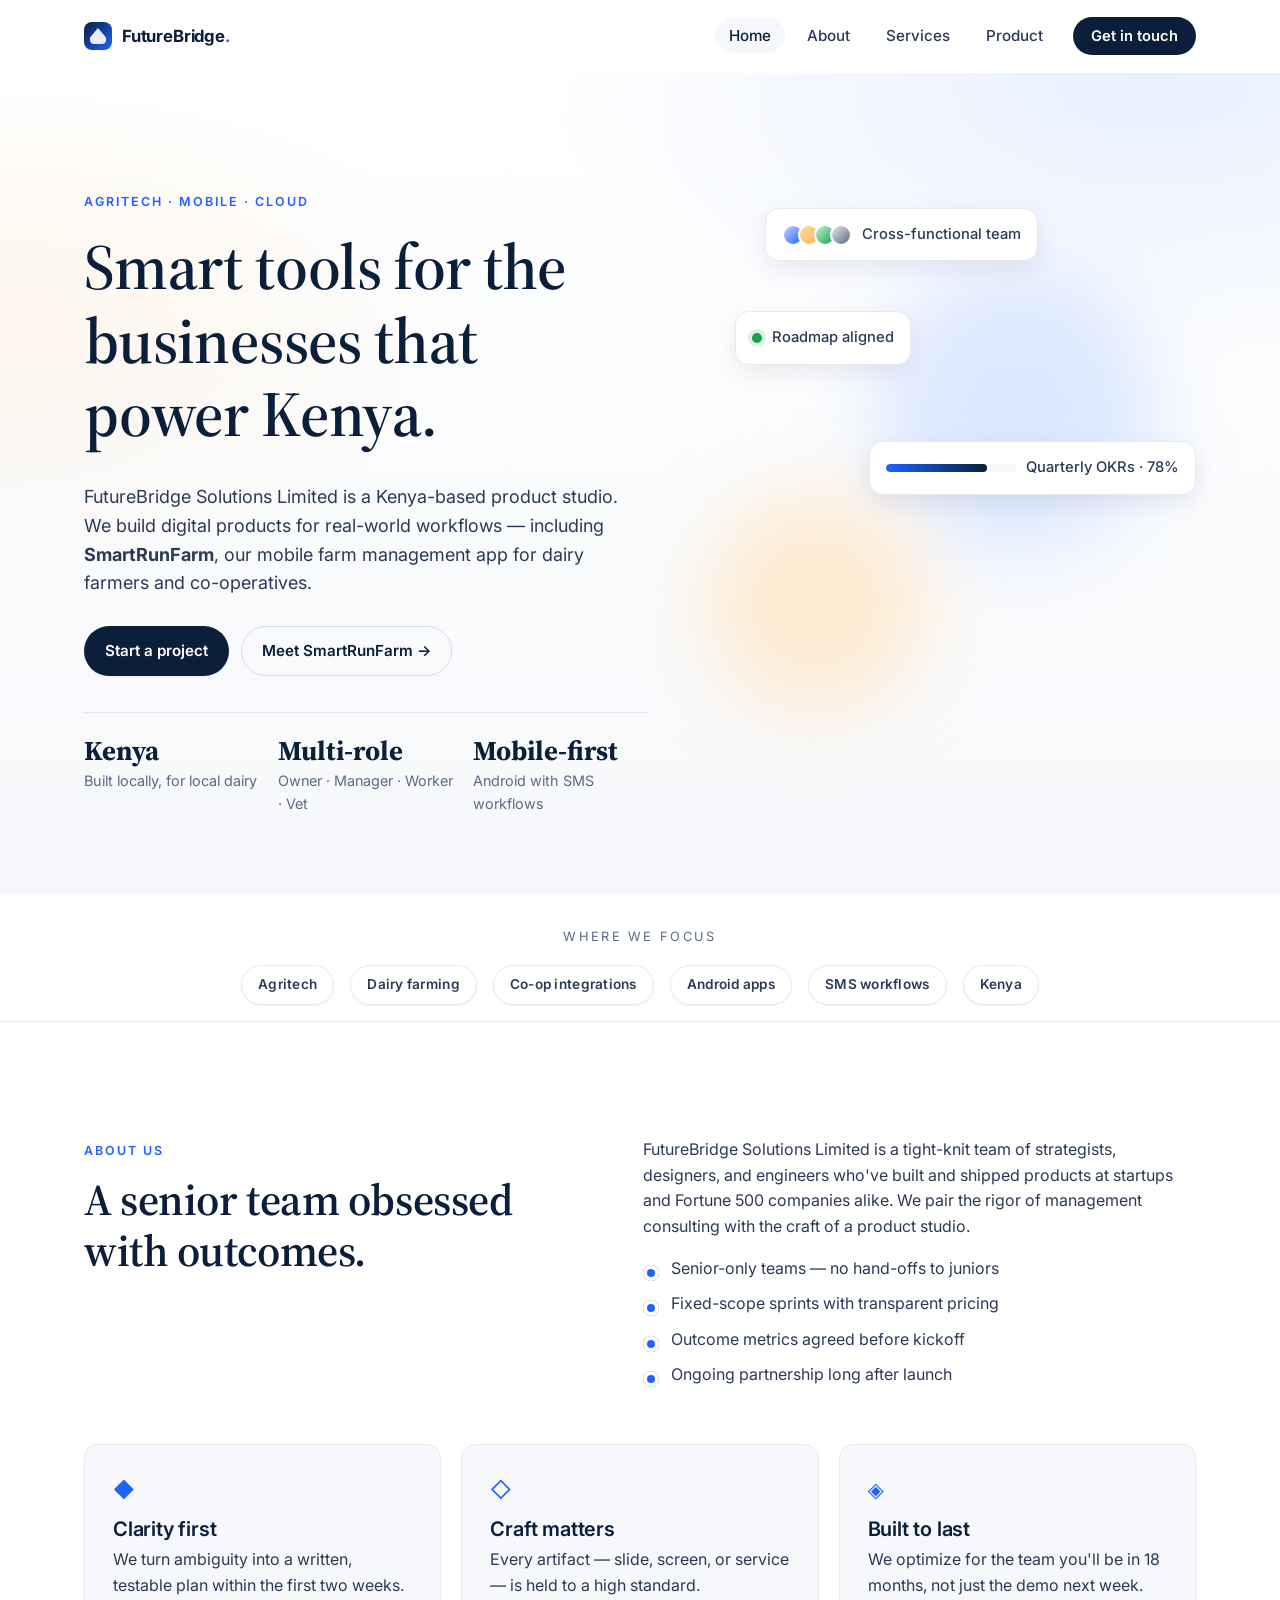
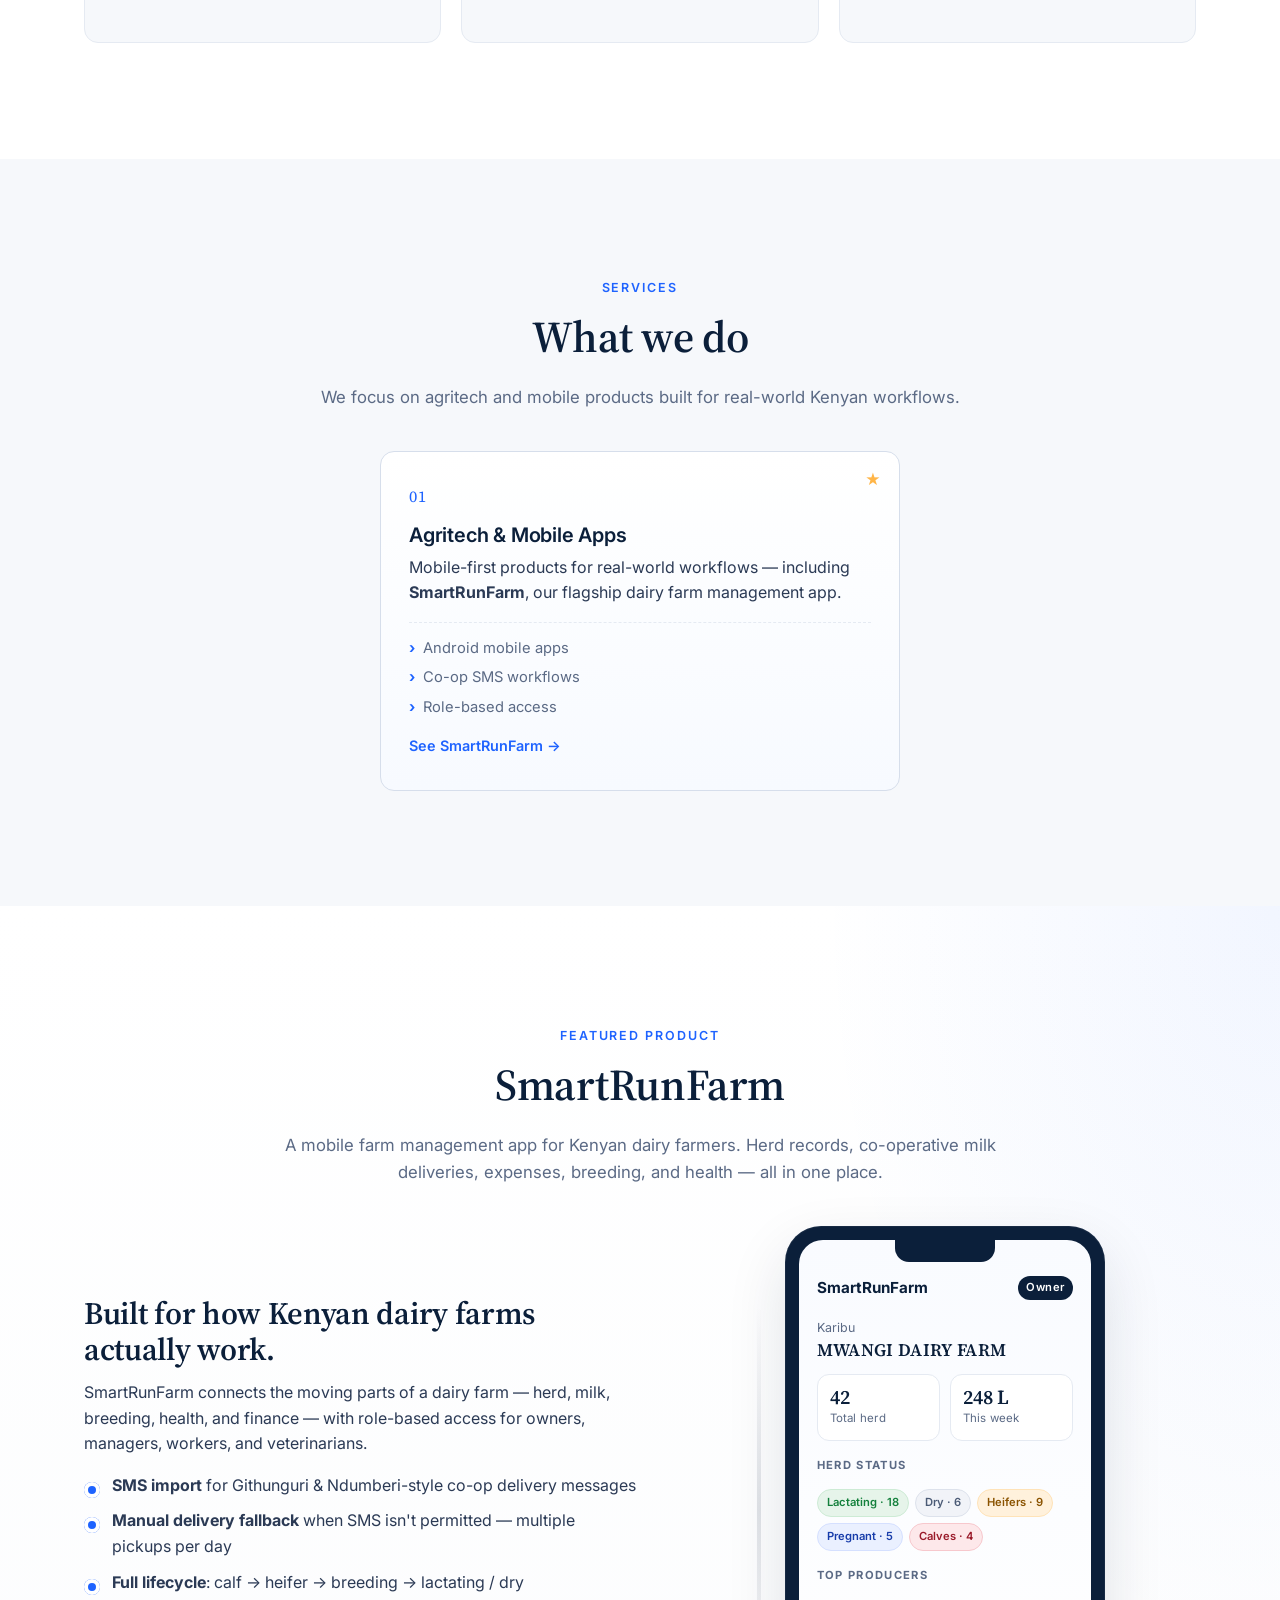
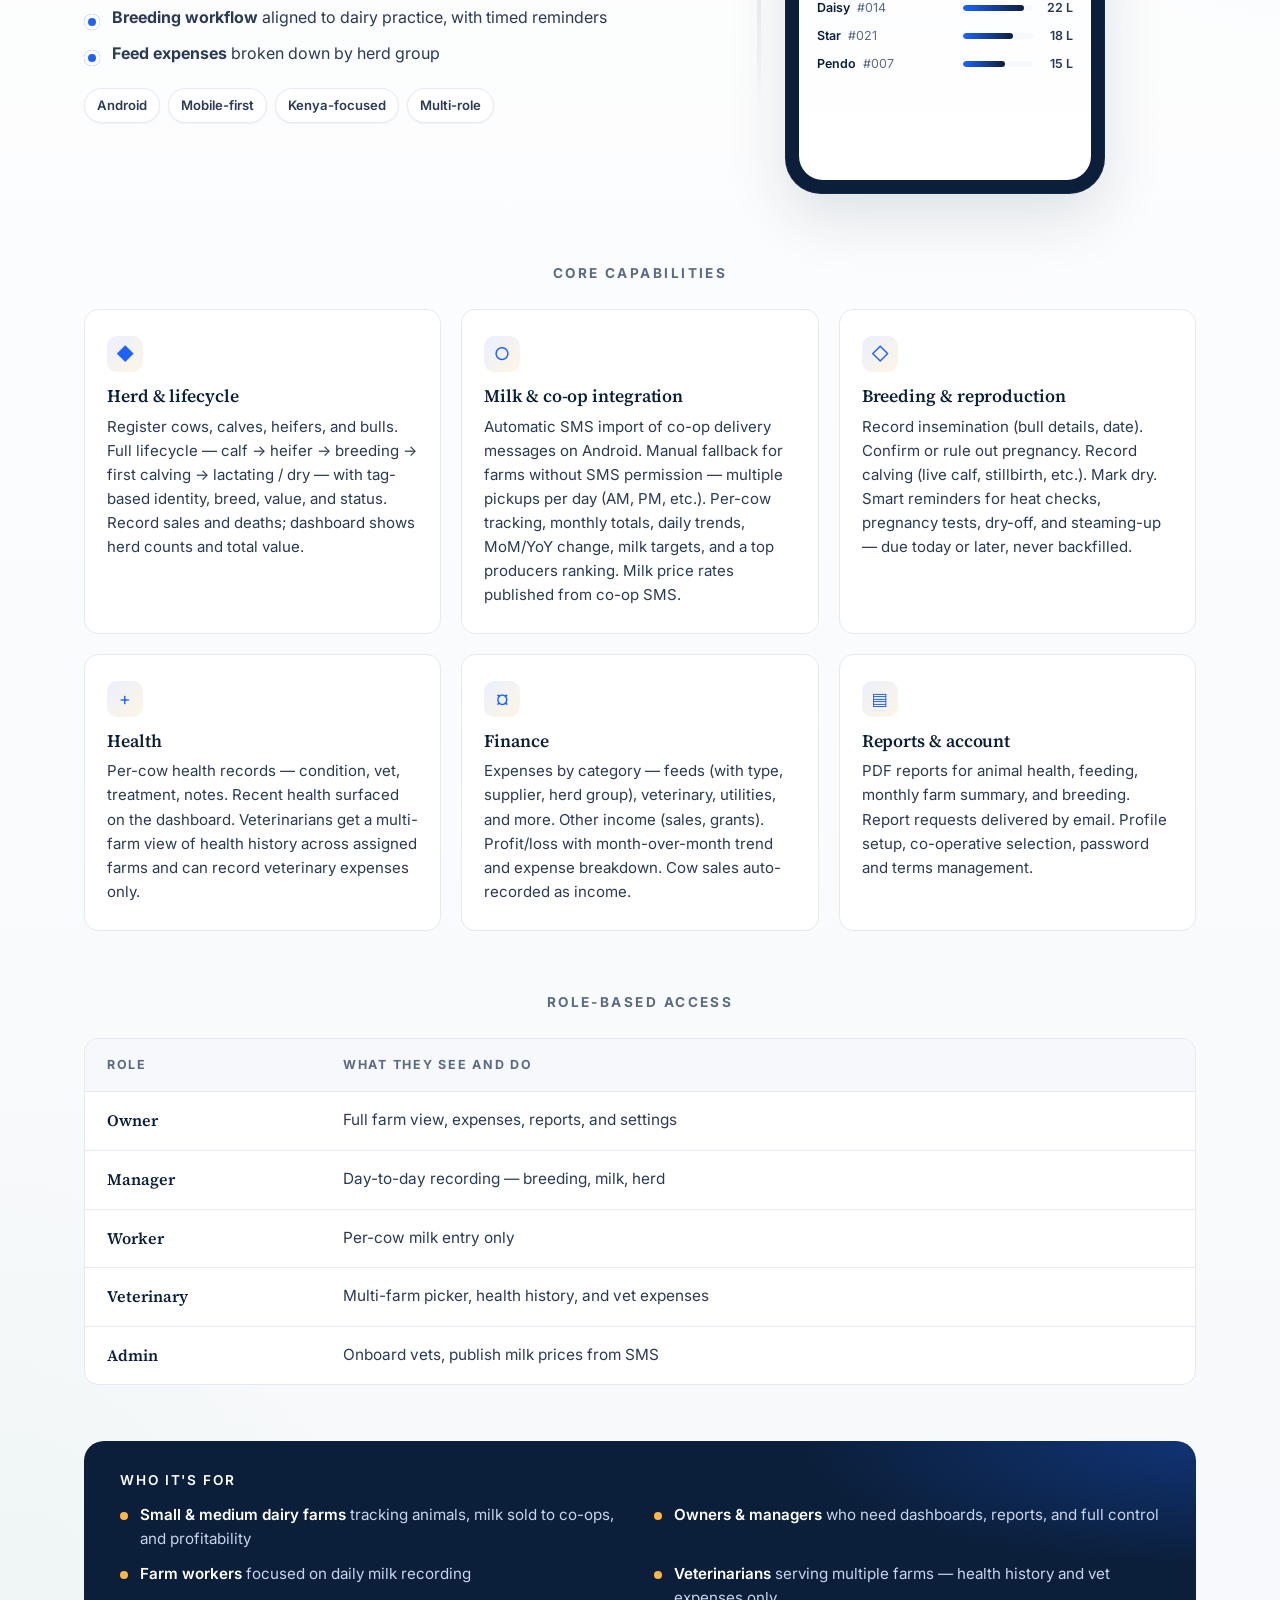
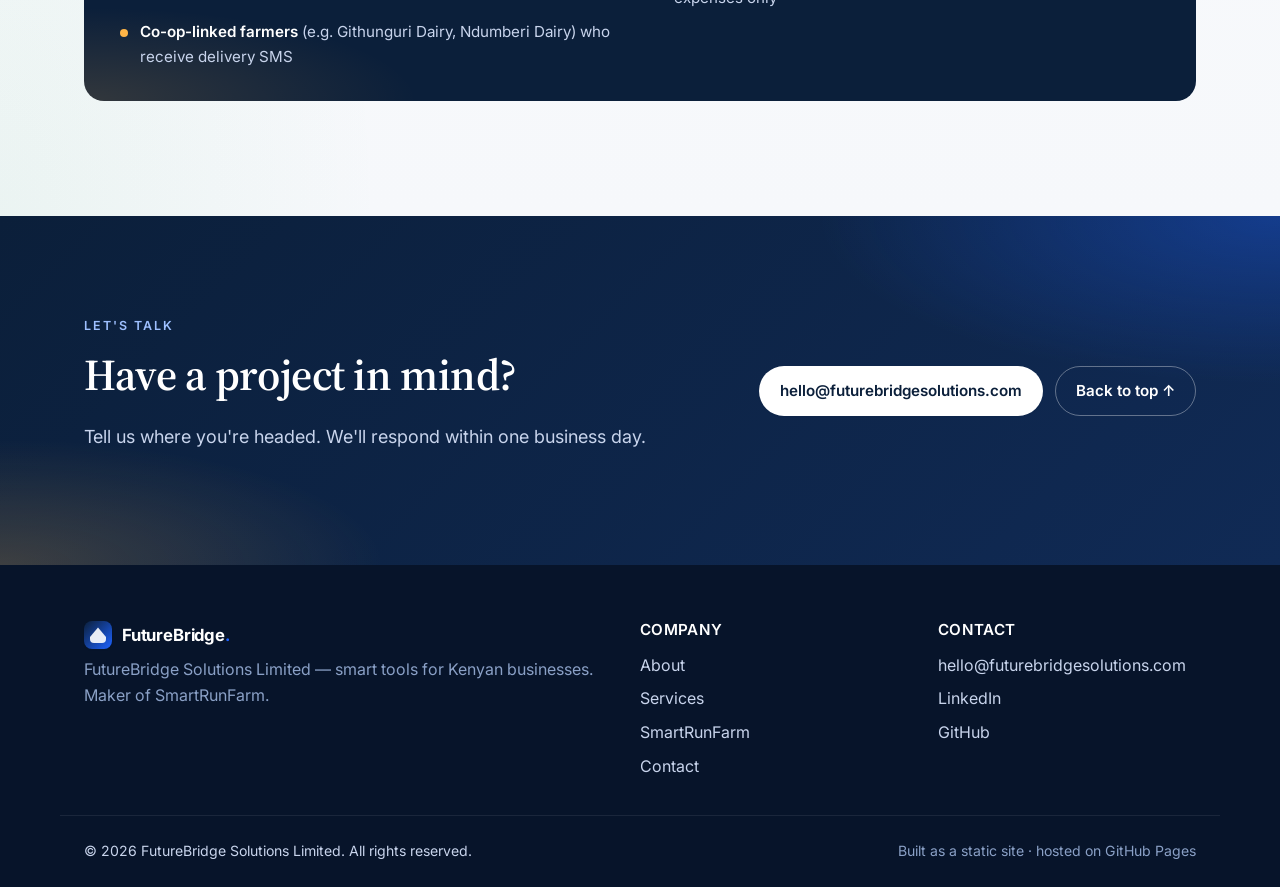
==== commit bac399f3: "Trim Services to Agritech & Mobile Apps only Remove the Product Strategy, Design & Brand, and Engine" ====
--- a/index.html
+++ b/index.html
@@ -148,46 +148,13 @@
           <p class="eyebrow">Services</p>
           <h2>What we do</h2>
           <p class="section-sub">
-            Engagements scoped from short discovery sprints to multi-quarter build partnerships.
+            We focus on agritech and mobile products built for real-world Kenyan workflows.
           </p>
         </div>
 
-        <div class="service-grid">
-          <article class="service-card reveal">
+        <div class="service-grid service-grid--single">
+          <article class="service-card reveal service-card-feature">
             <div class="service-num">01</div>
-            <h3>Product Strategy</h3>
-            <p>Vision, positioning, and roadmaps backed by user research and market analysis.</p>
-            <ul>
-              <li>Discovery sprints</li>
-              <li>Opportunity sizing</li>
-              <li>Roadmap &amp; OKRs</li>
-            </ul>
-          </article>
-
-          <article class="service-card reveal">
-            <div class="service-num">02</div>
-            <h3>Design &amp; Brand</h3>
-            <p>Identity systems and product design that ship — from first concept to design ops.</p>
-            <ul>
-              <li>Brand identity</li>
-              <li>UX / UI design</li>
-              <li>Design systems</li>
-            </ul>
-          </article>
-
-          <article class="service-card reveal">
-            <div class="service-num">03</div>
-            <h3>Engineering</h3>
-            <p>Modern web and cloud engineering with an emphasis on reliability and DX.</p>
-            <ul>
-              <li>Web platforms</li>
-              <li>APIs &amp; data</li>
-              <li>Cloud &amp; DevOps</li>
-            </ul>
-          </article>
-
-          <article class="service-card reveal service-card-feature">
-            <div class="service-num">04</div>
             <h3>Agritech &amp; Mobile Apps</h3>
             <p>Mobile-first products for real-world workflows — including <strong>SmartRunFarm</strong>, our flagship dairy farm management app.</p>
             <ul>
--- a/styles.css
+++ b/styles.css
@@ -386,6 +386,14 @@
   display: grid;
   grid-template-columns: repeat(4, 1fr);
   gap: 20px;
+}
+.service-grid--single {
+  grid-template-columns: 1fr;
+  max-width: 520px;
+  margin: 0 auto;
+}
+.service-grid--single .service-card {
+  padding: 32px 28px;
 }
 .service-card {
   background: var(--bg-elev);
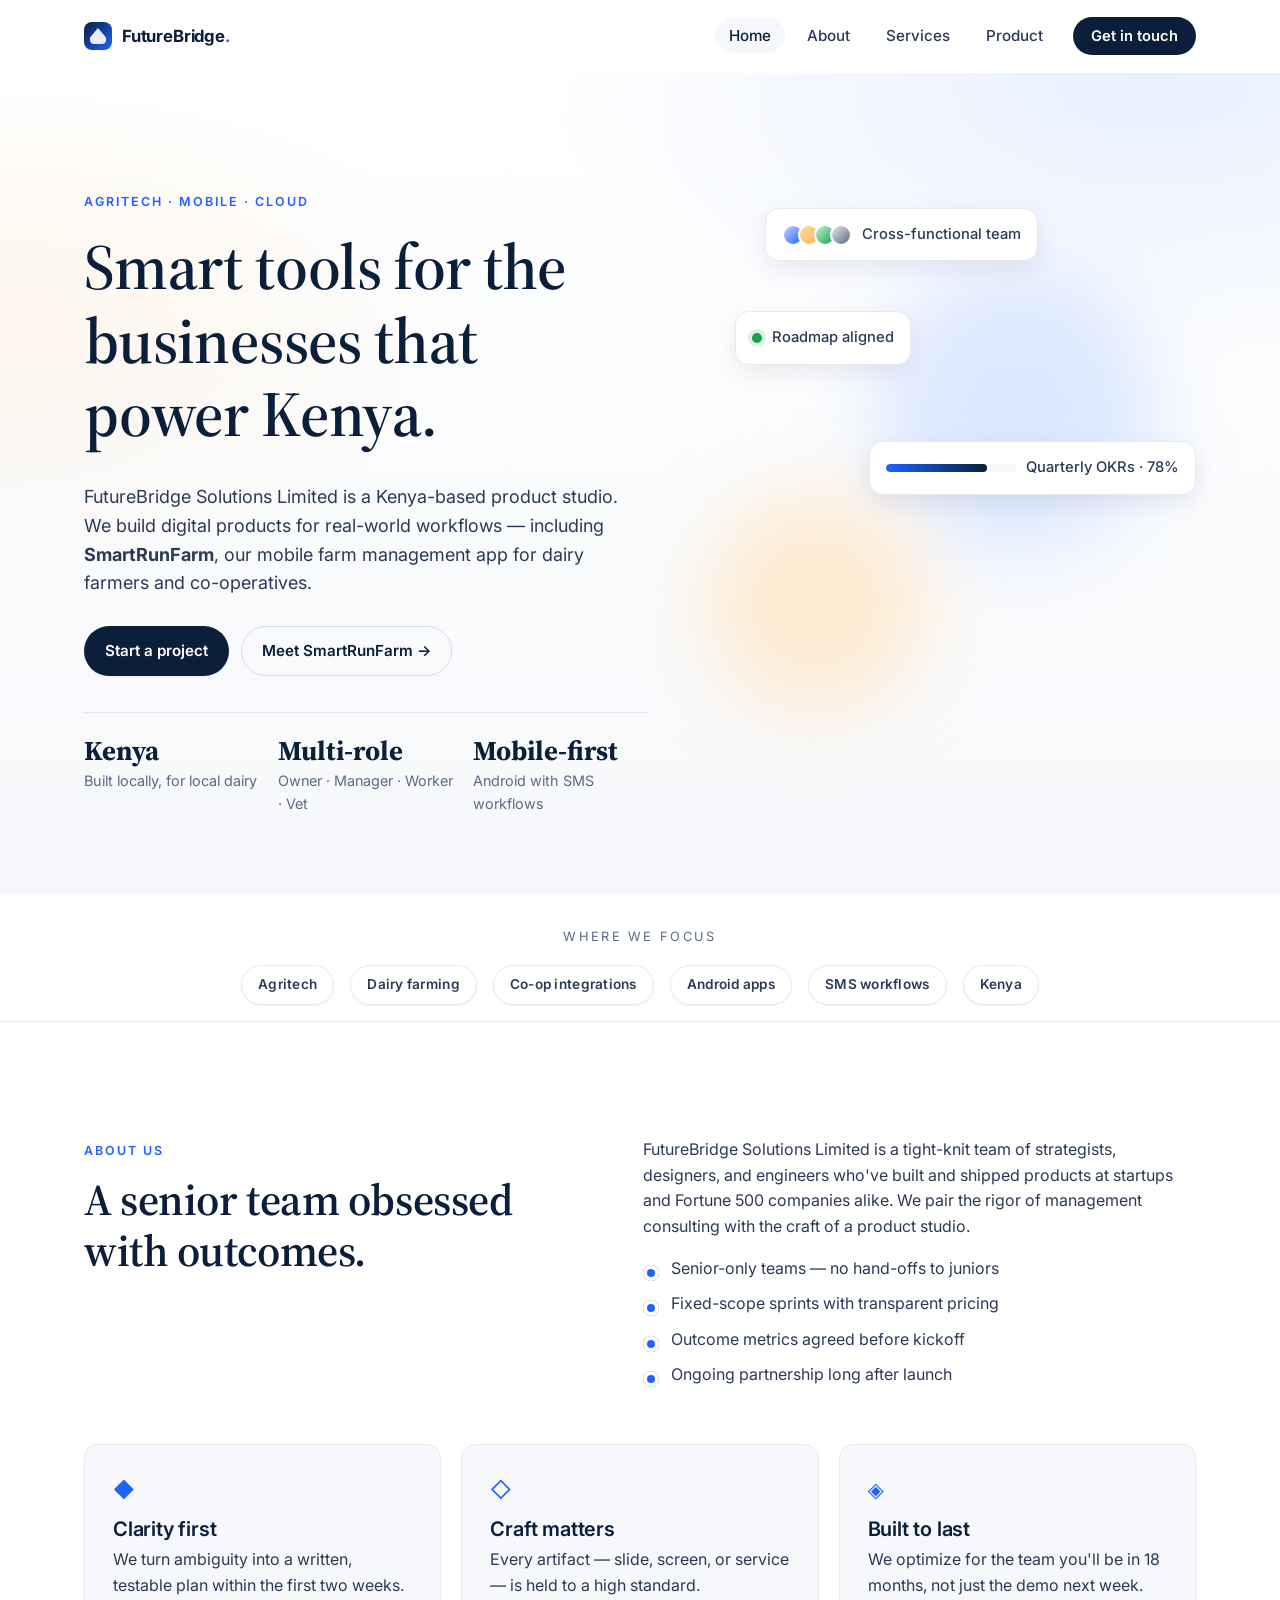
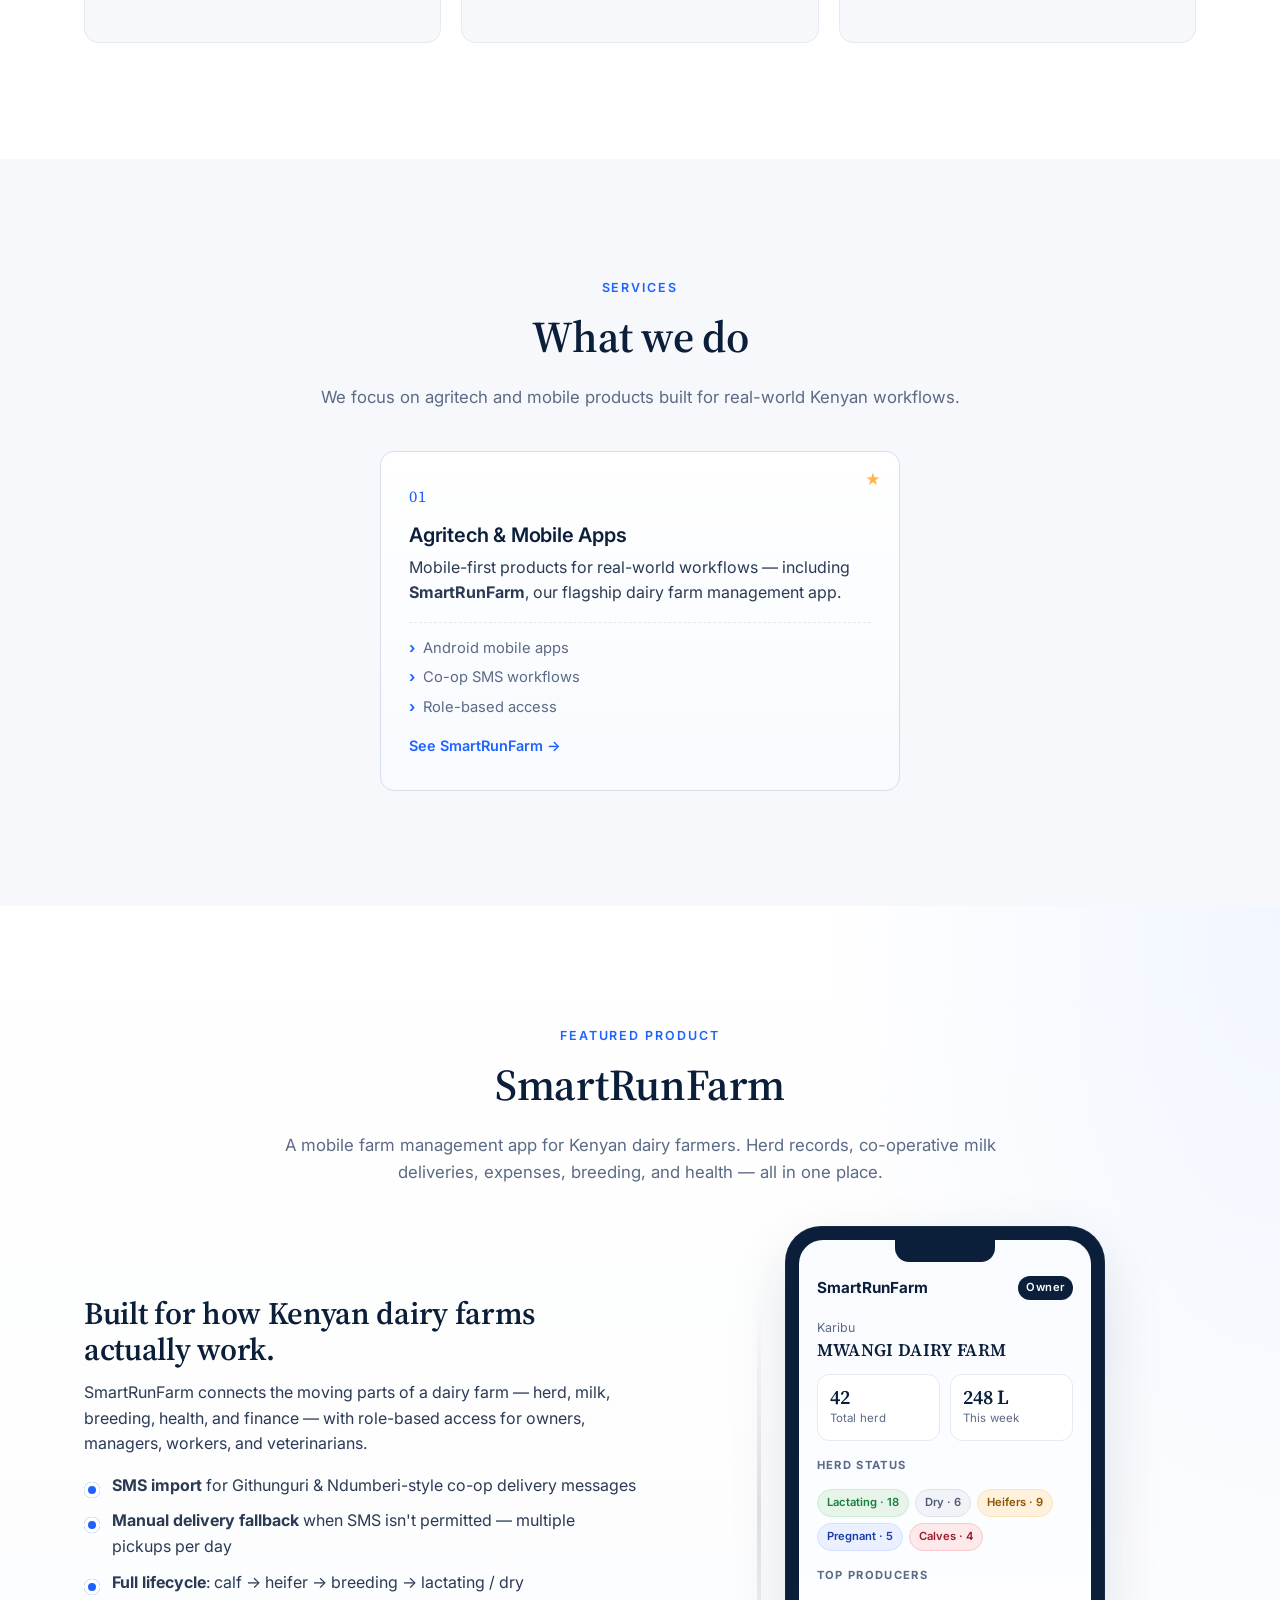
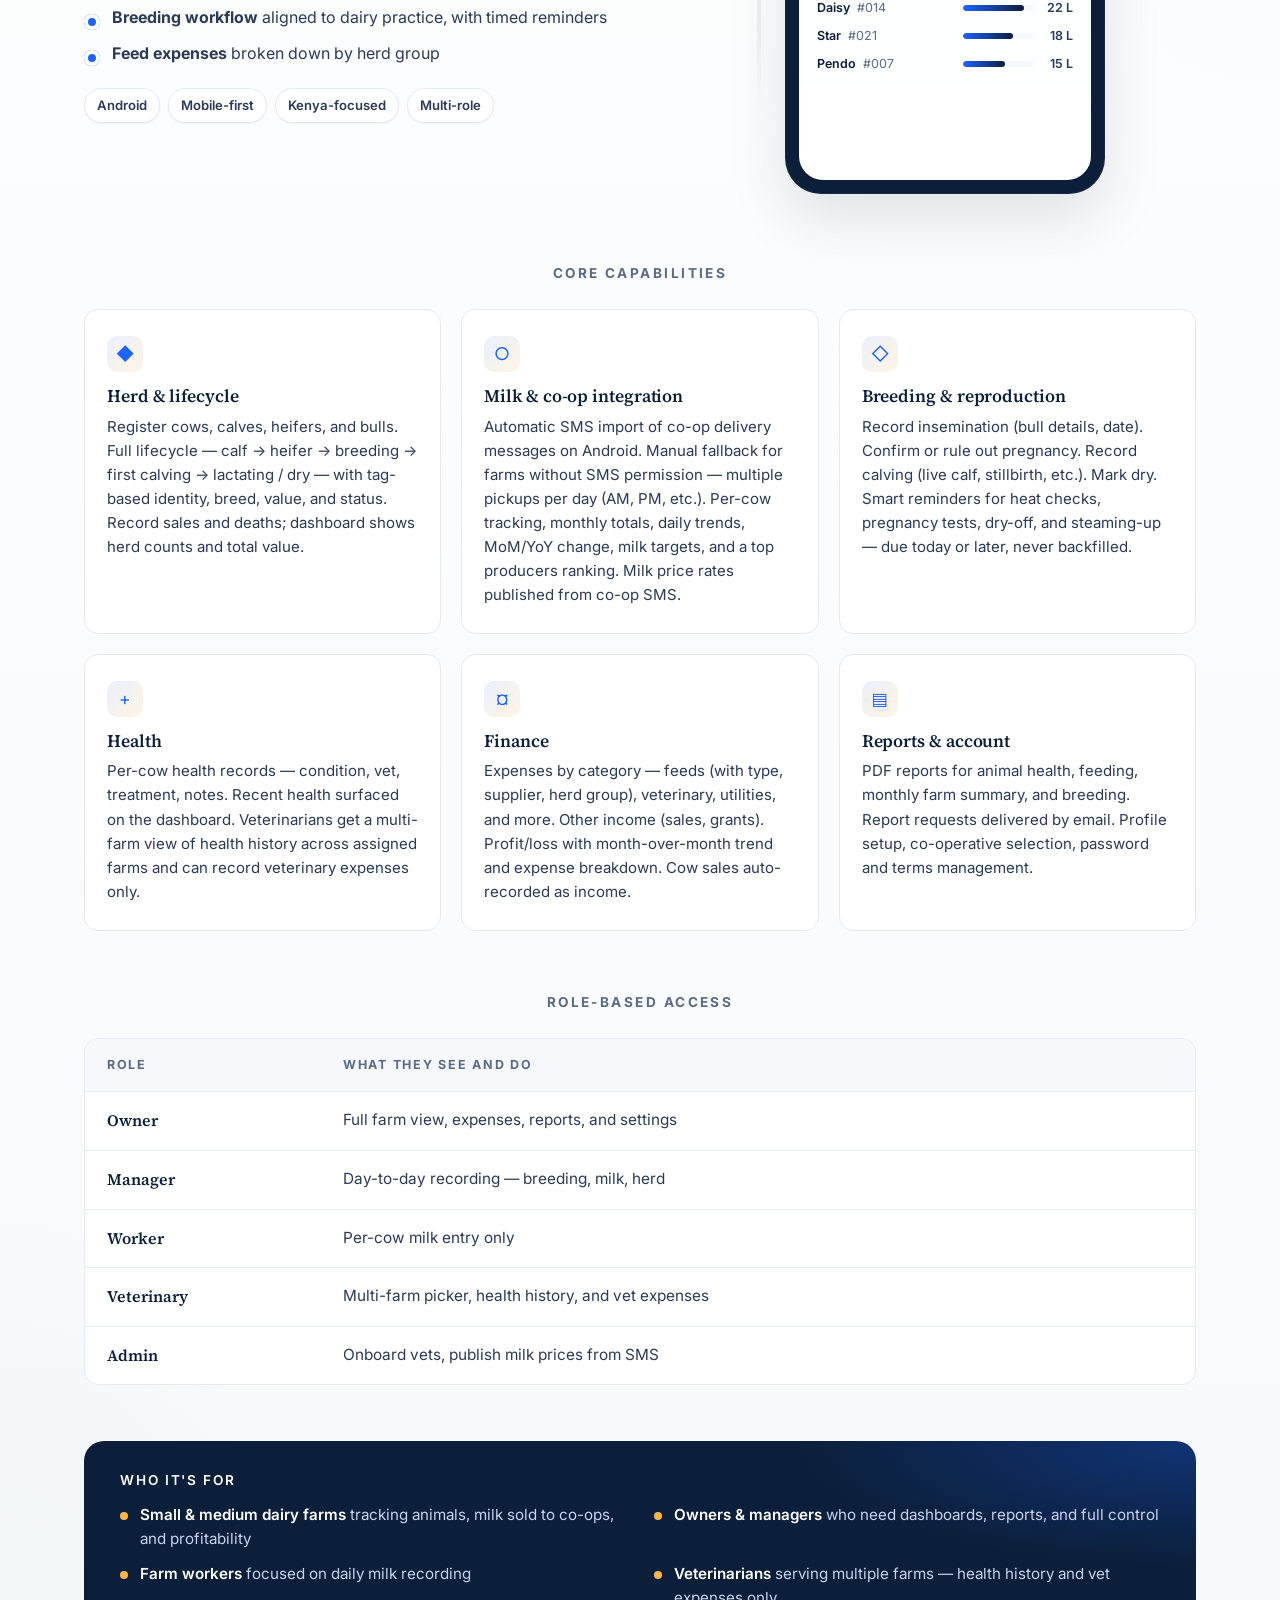
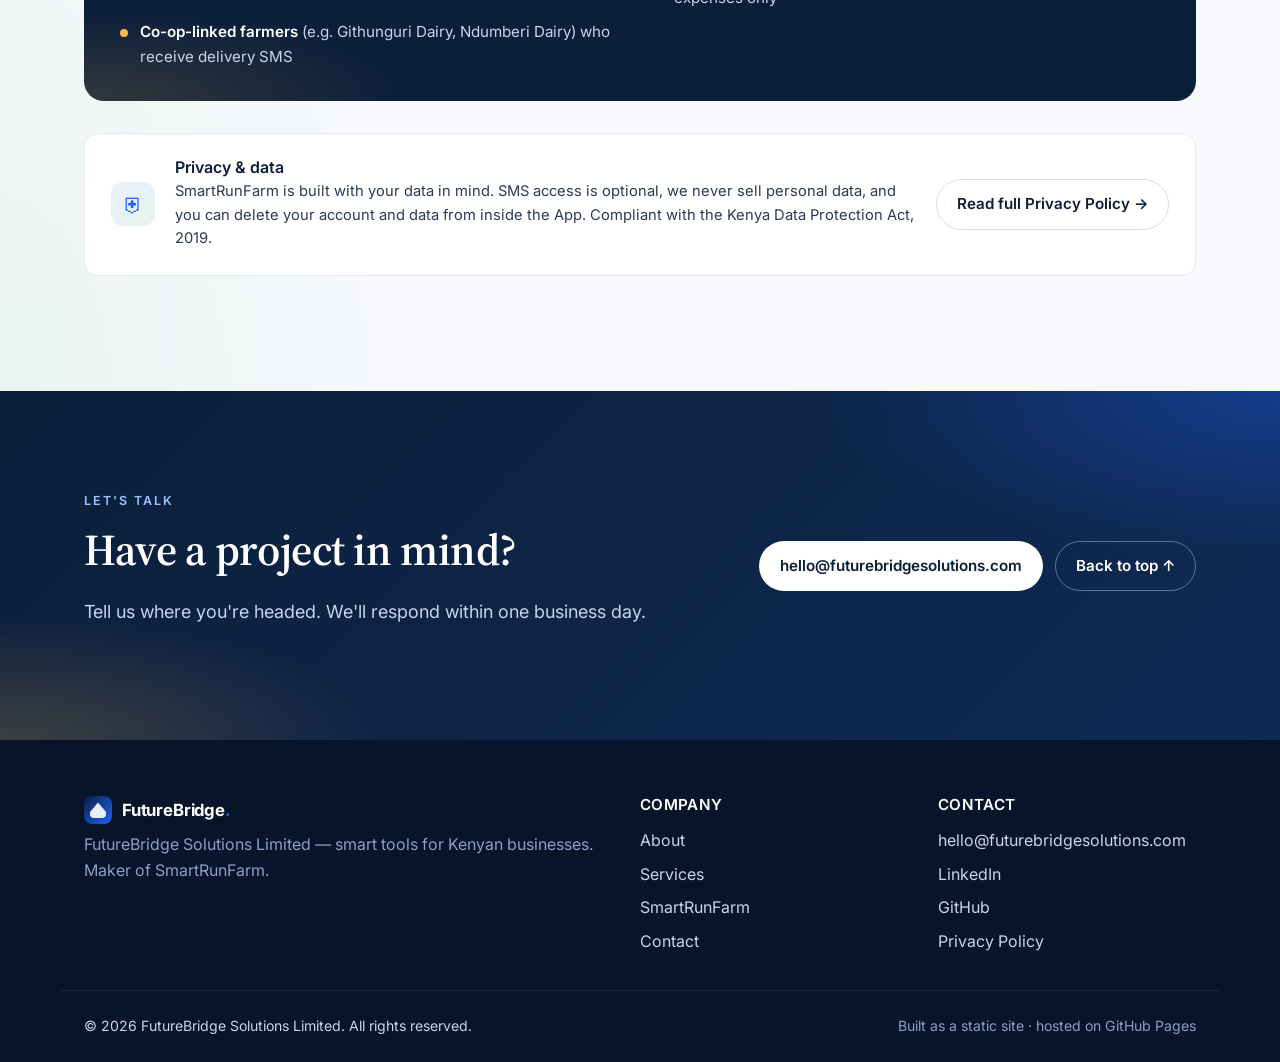
==== commit f46d47ba: "Add SmartRunFarm Privacy Policy page Create privacy.html with the full Privacy Policy (13 sections, " ====
--- a/index.html
+++ b/index.html
@@ -358,6 +358,19 @@
             <li><strong>Co-op-linked farmers</strong> (e.g. Githunguri Dairy, Ndumberi Dairy) who receive delivery SMS</li>
           </ul>
         </div>
+
+        <div class="privacy-block reveal" id="privacy">
+          <div class="privacy-shield" aria-hidden="true">⛨</div>
+          <div class="privacy-text">
+            <h4>Privacy &amp; data</h4>
+            <p>
+              SmartRunFarm is built with your data in mind. SMS access is optional, we never
+              sell personal data, and you can delete your account and data from inside the App.
+              Compliant with the Kenya Data Protection Act, 2019.
+            </p>
+          </div>
+          <a href="privacy.html" class="btn btn-ghost">Read full Privacy Policy →</a>
+        </div>
       </div>
     </section>
 
@@ -403,6 +416,7 @@
           <li><a href="mailto:hello@futurebridgesolutions.com">hello@futurebridgesolutions.com</a></li>
           <li><a href="#" rel="noopener">LinkedIn</a></li>
           <li><a href="https://github.com/kahuhu25" rel="noopener">GitHub</a></li>
+          <li><a href="privacy.html">Privacy Policy</a></li>
         </ul>
       </div>
     </div>
--- a/styles.css
+++ b/styles.css
@@ -916,6 +916,254 @@
 /* ---- Utility ---- */
 .small { font-size: 0.8rem; }
 
+/* ============================================================
+   Legal / Privacy page
+   ============================================================ */
+.legal-page { background: var(--bg); }
+.legal-nav ul { gap: 4px; }
+
+.legal-doc {
+  padding: clamp(48px, 7vw, 88px) 0 clamp(56px, 7vw, 96px);
+}
+.legal-doc .container {
+  max-width: 880px;
+}
+.legal-head {
+  border-bottom: 1px solid var(--line);
+  padding-bottom: 32px;
+  margin-bottom: 32px;
+}
+.legal-head h1 {
+  font-size: clamp(2rem, 3.5vw + 0.4rem, 2.75rem);
+  margin: 8px 0 16px;
+}
+.legal-meta {
+  display: flex;
+  flex-wrap: wrap;
+  gap: 12px;
+  color: var(--muted);
+  font-size: 0.95rem;
+  margin: 0 0 20px;
+}
+.legal-meta-sep { color: var(--line-strong); }
+.legal-lead {
+  font-size: 1.08rem;
+  color: var(--ink-2);
+  max-width: 70ch;
+}
+
+.legal-toc {
+  background: var(--bg-soft);
+  border: 1px solid var(--line);
+  border-radius: var(--radius);
+  padding: 22px 26px;
+  margin-bottom: 40px;
+}
+.legal-toc h2 {
+  font-family: var(--font-sans);
+  font-size: 0.85rem;
+  font-weight: 700;
+  letter-spacing: 0.14em;
+  text-transform: uppercase;
+  color: var(--muted);
+  margin: 0 0 14px;
+}
+.legal-toc ol {
+  margin: 0;
+  padding: 0;
+  list-style: none;
+  counter-reset: toc;
+  columns: 2;
+  column-gap: 32px;
+}
+.legal-toc ol li {
+  counter-increment: toc;
+  padding: 4px 0;
+  break-inside: avoid;
+}
+.legal-toc ol li::before {
+  content: counter(toc, decimal-leading-zero) ".";
+  color: var(--brand-2);
+  font-weight: 600;
+  font-size: 0.85rem;
+  margin-right: 8px;
+}
+.legal-toc a {
+  color: var(--ink-2);
+  border-bottom: 1px solid transparent;
+  font-size: 0.96rem;
+  transition: color .15s ease, border-color .15s ease;
+}
+.legal-toc a:hover { color: var(--ink); border-color: var(--brand-2); }
+
+.legal-body section {
+  padding: 24px 0 8px;
+  scroll-margin-top: 96px;
+}
+.legal-body section + section {
+  border-top: 1px solid var(--line);
+}
+.legal-body h2 {
+  font-family: var(--font-serif);
+  font-size: clamp(1.35rem, 1.4vw + 0.7rem, 1.65rem);
+  font-weight: 600;
+  color: var(--ink);
+  margin: 8px 0 14px;
+}
+.legal-body h3 {
+  font-family: var(--font-sans);
+  font-size: 1.02rem;
+  font-weight: 600;
+  text-transform: none;
+  letter-spacing: -0.005em;
+  color: var(--ink);
+  margin: 20px 0 8px;
+}
+.legal-body p {
+  font-size: 1rem;
+  color: var(--ink-2);
+  max-width: 72ch;
+  margin: 0 0 12px;
+}
+.legal-body ul {
+  margin: 0 0 16px;
+  padding-left: 22px;
+  list-style: disc;
+  max-width: 72ch;
+}
+.legal-body ul li {
+  padding: 3px 0;
+  color: var(--ink-2);
+}
+.legal-body ul li::marker { color: var(--brand-2); }
+.legal-body a {
+  color: var(--brand-2);
+  border-bottom: 1px solid rgba(30, 99, 255, 0.3);
+  transition: border-color .15s ease;
+}
+.legal-body a:hover { border-color: var(--brand-2); }
+
+.legal-emphasis {
+  display: inline-block;
+  background: #eaf4ec;
+  color: #14532d;
+  border-left: 3px solid #16a34a;
+  padding: 10px 14px;
+  border-radius: 6px;
+  font-weight: 600;
+  margin: 6px 0 12px;
+  max-width: 100%;
+}
+
+.callout {
+  background: #fff7e6;
+  border: 1px solid #ffe1a8;
+  border-left: 3px solid var(--accent);
+  border-radius: 8px;
+  padding: 14px 18px;
+  margin: 6px 0 18px;
+  color: var(--ink);
+}
+.callout > strong { color: var(--ink); display: block; margin-bottom: 6px; }
+.callout ul { margin: 0; padding-left: 22px; }
+.callout ul li { color: var(--ink-2); }
+
+.contact-block {
+  background: var(--bg-soft);
+  border: 1px solid var(--line);
+  border-radius: var(--radius);
+  padding: 20px 22px;
+}
+.contact-block p { margin: 0 0 6px; }
+.contact-block p:last-child { margin-bottom: 0; }
+
+.legal-table-wrap {
+  overflow-x: auto;
+  border: 1px solid var(--line);
+  border-radius: var(--radius);
+  margin: 8px 0 16px;
+}
+.legal-table {
+  width: 100%;
+  border-collapse: collapse;
+  font-size: 0.95rem;
+  background: var(--bg-elev);
+  min-width: 560px;
+}
+.legal-table thead th {
+  background: var(--bg-soft);
+  color: var(--muted);
+  font-size: 0.78rem;
+  font-weight: 700;
+  letter-spacing: 0.12em;
+  text-transform: uppercase;
+  padding: 14px 16px;
+  text-align: left;
+  border-bottom: 1px solid var(--line);
+}
+.legal-table tbody th[scope="row"] {
+  text-align: left;
+  font-weight: 600;
+  color: var(--ink);
+  padding: 14px 16px;
+  background: #fafbff;
+}
+.legal-table tbody td {
+  padding: 14px 16px;
+  color: var(--ink-2);
+  border-top: 1px solid var(--line);
+}
+.legal-fineprint {
+  font-size: 0.88rem;
+  color: var(--muted);
+  margin: 0 0 24px;
+}
+.legal-copyright {
+  margin-top: 40px;
+  padding-top: 24px;
+  border-top: 1px solid var(--line);
+  font-size: 0.88rem;
+  color: var(--muted);
+}
+
+/* ---- Privacy block on the SmartRunFarm section (homepage) ---- */
+.privacy-block {
+  margin-top: 32px;
+  background: var(--bg-elev);
+  border: 1px solid var(--line);
+  border-radius: var(--radius);
+  padding: 24px 26px;
+  display: grid;
+  grid-template-columns: auto 1fr auto;
+  gap: 20px;
+  align-items: center;
+}
+.privacy-shield {
+  width: 44px; height: 44px;
+  border-radius: 12px;
+  display: inline-flex;
+  align-items: center;
+  justify-content: center;
+  background: linear-gradient(135deg, #eaf0ff 0%, #e6f4ea 100%);
+  color: var(--brand-2);
+  font-size: 1.3rem;
+  flex-shrink: 0;
+}
+.privacy-text h4 {
+  font-family: var(--font-sans);
+  font-size: 1rem;
+  font-weight: 600;
+  text-transform: none;
+  letter-spacing: 0;
+  color: var(--ink);
+  margin: 0 0 4px;
+}
+.privacy-text p {
+  margin: 0;
+  font-size: 0.92rem;
+  color: var(--ink-2);
+}
+
 /* ---------- Responsive ---------- */
 @media (max-width: 980px) {
   .hero-grid { grid-template-columns: 1fr; gap: 40px; }
@@ -934,6 +1182,10 @@
   .capability-grid { grid-template-columns: repeat(2, 1fr); }
   .audience-list { grid-template-columns: 1fr; }
   .roles-row { grid-template-columns: 160px 1fr; }
+
+  .legal-toc ol { columns: 1; }
+  .privacy-block { grid-template-columns: auto 1fr; }
+  .privacy-block .btn { grid-column: 1 / -1; justify-self: start; }
 }
 
 @media (max-width: 720px) {
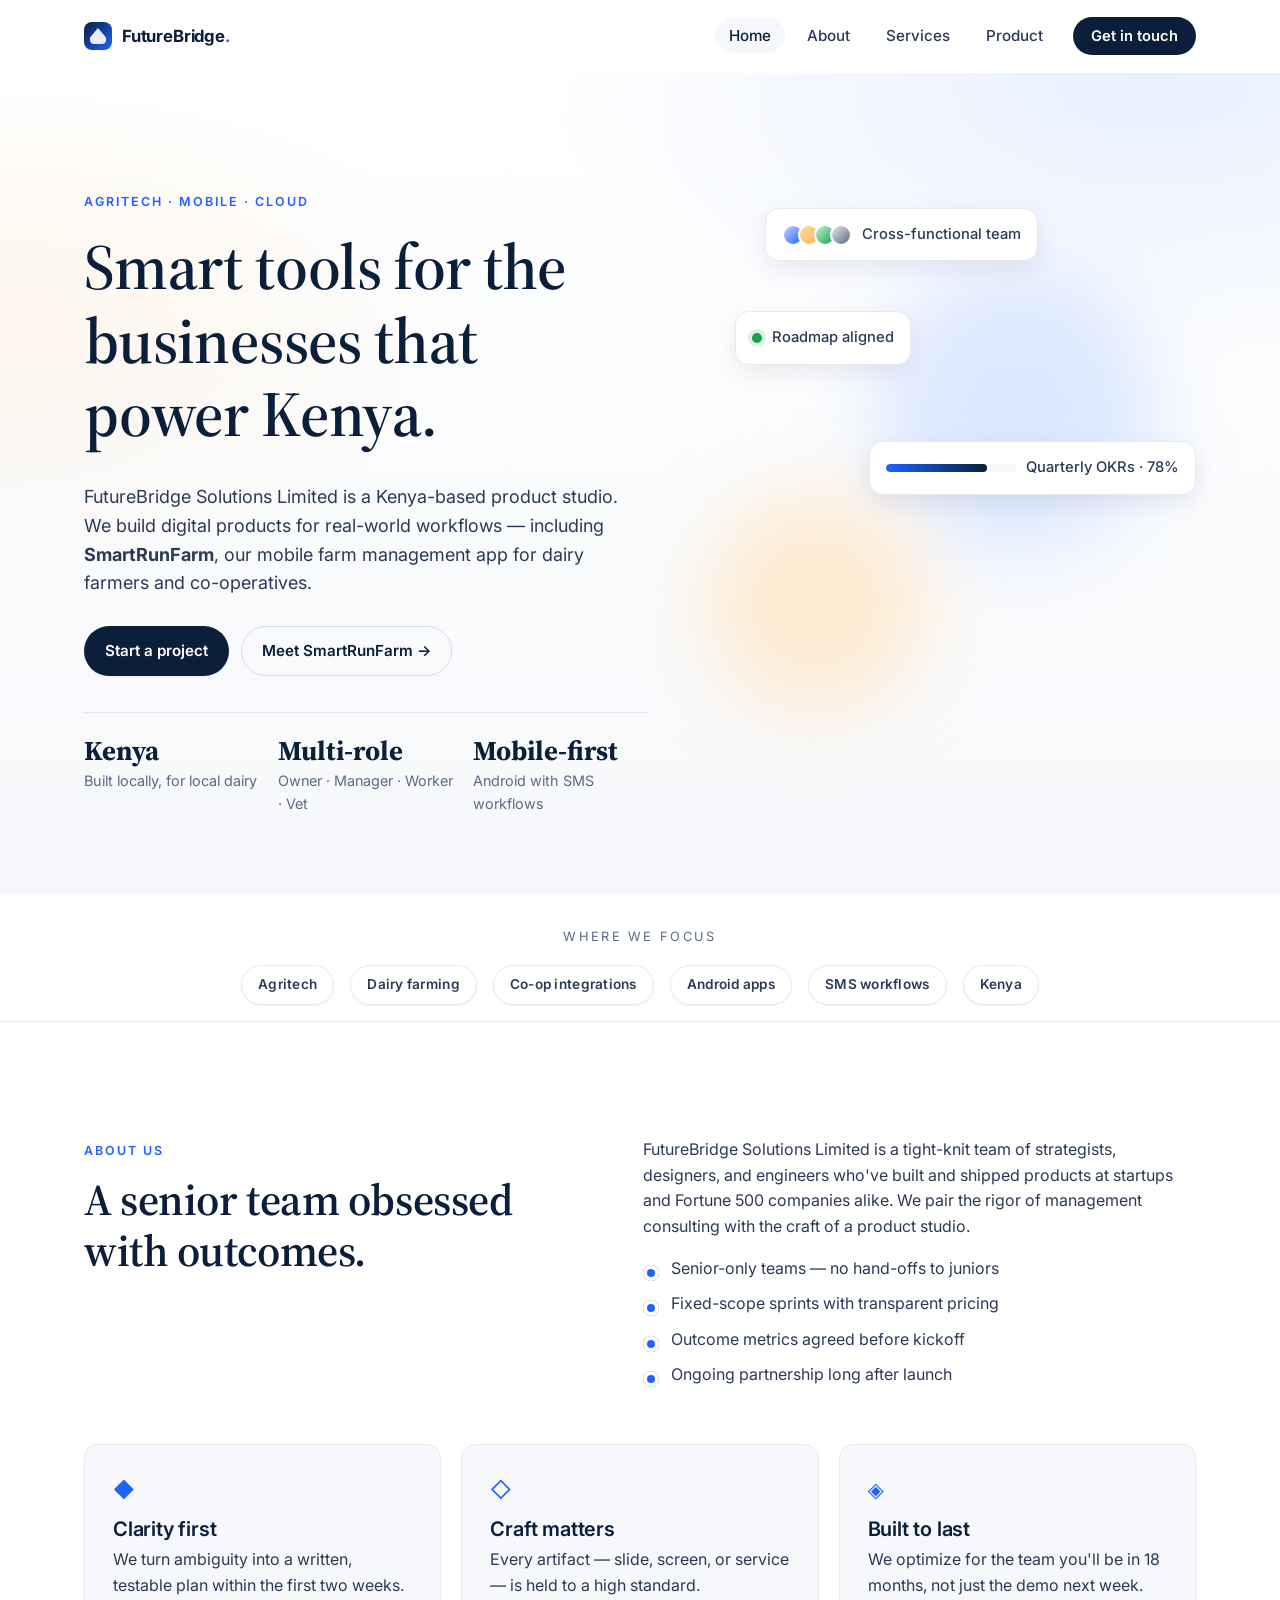
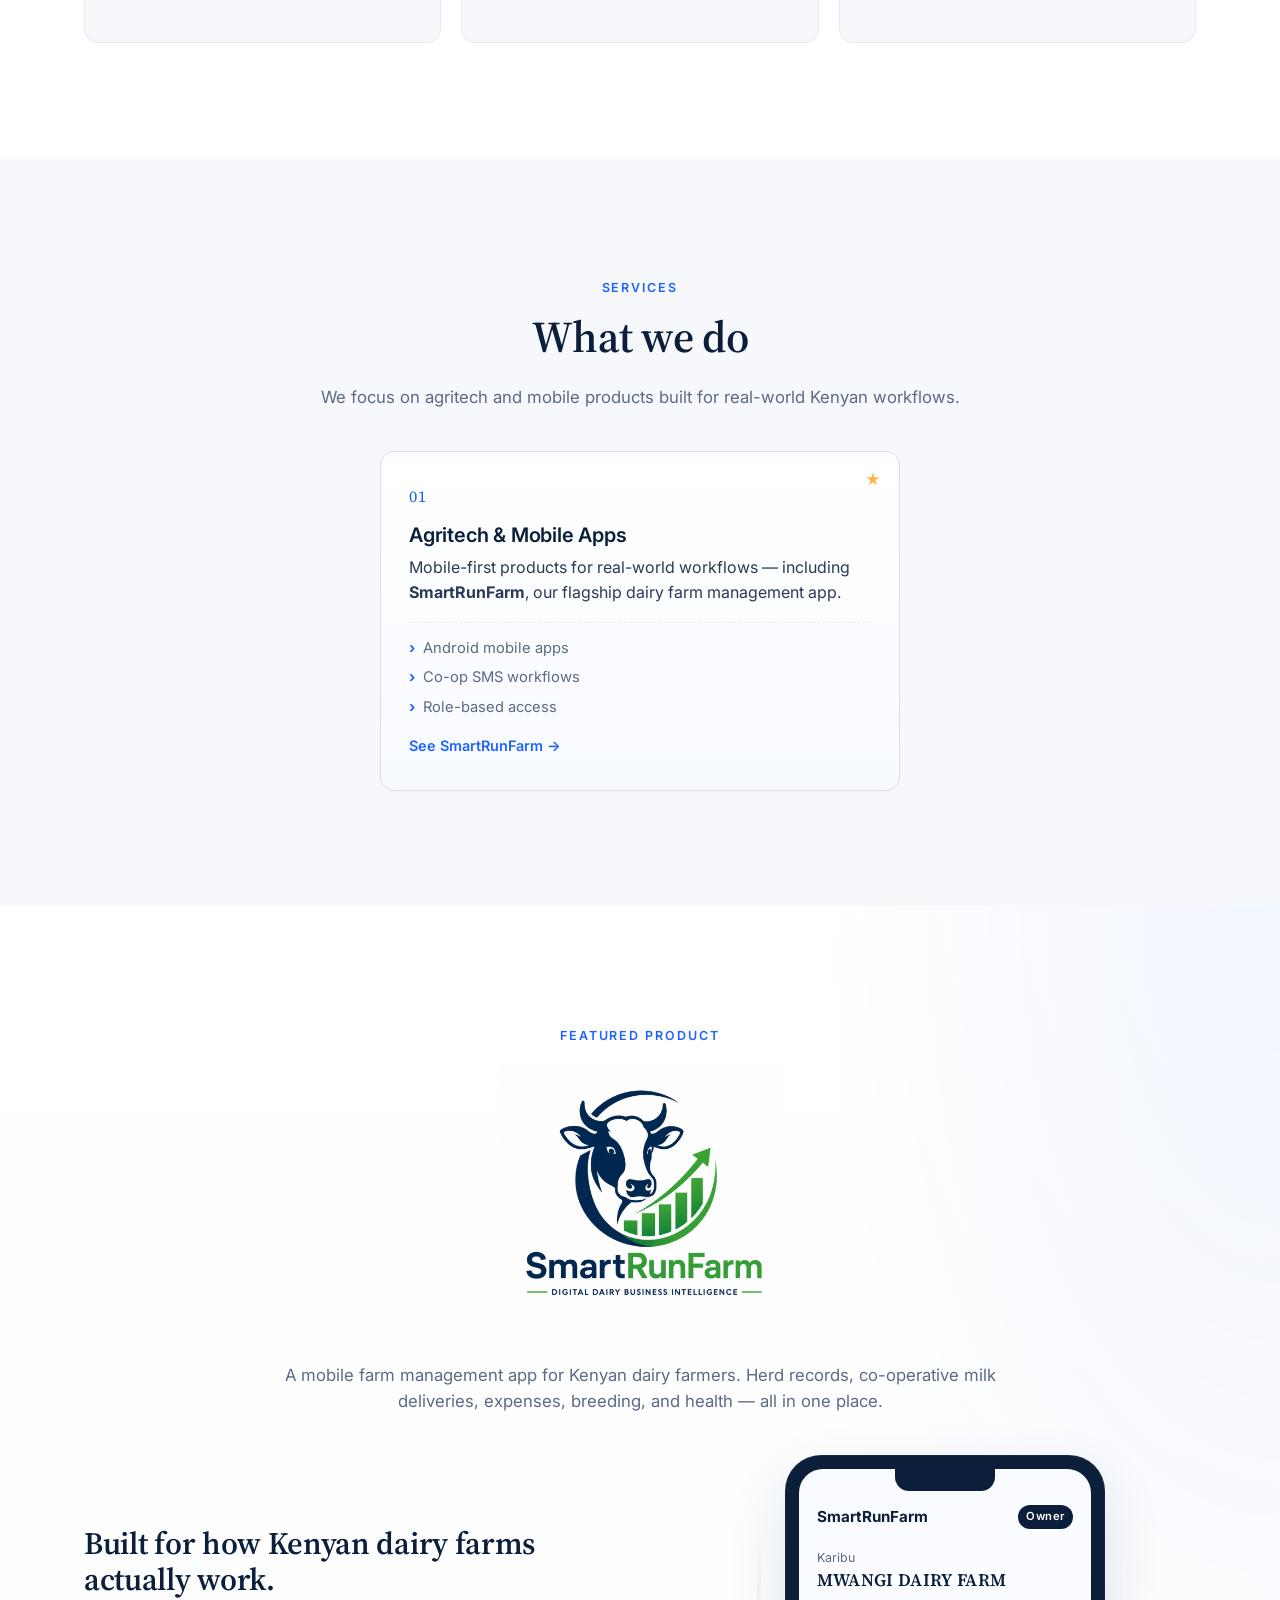
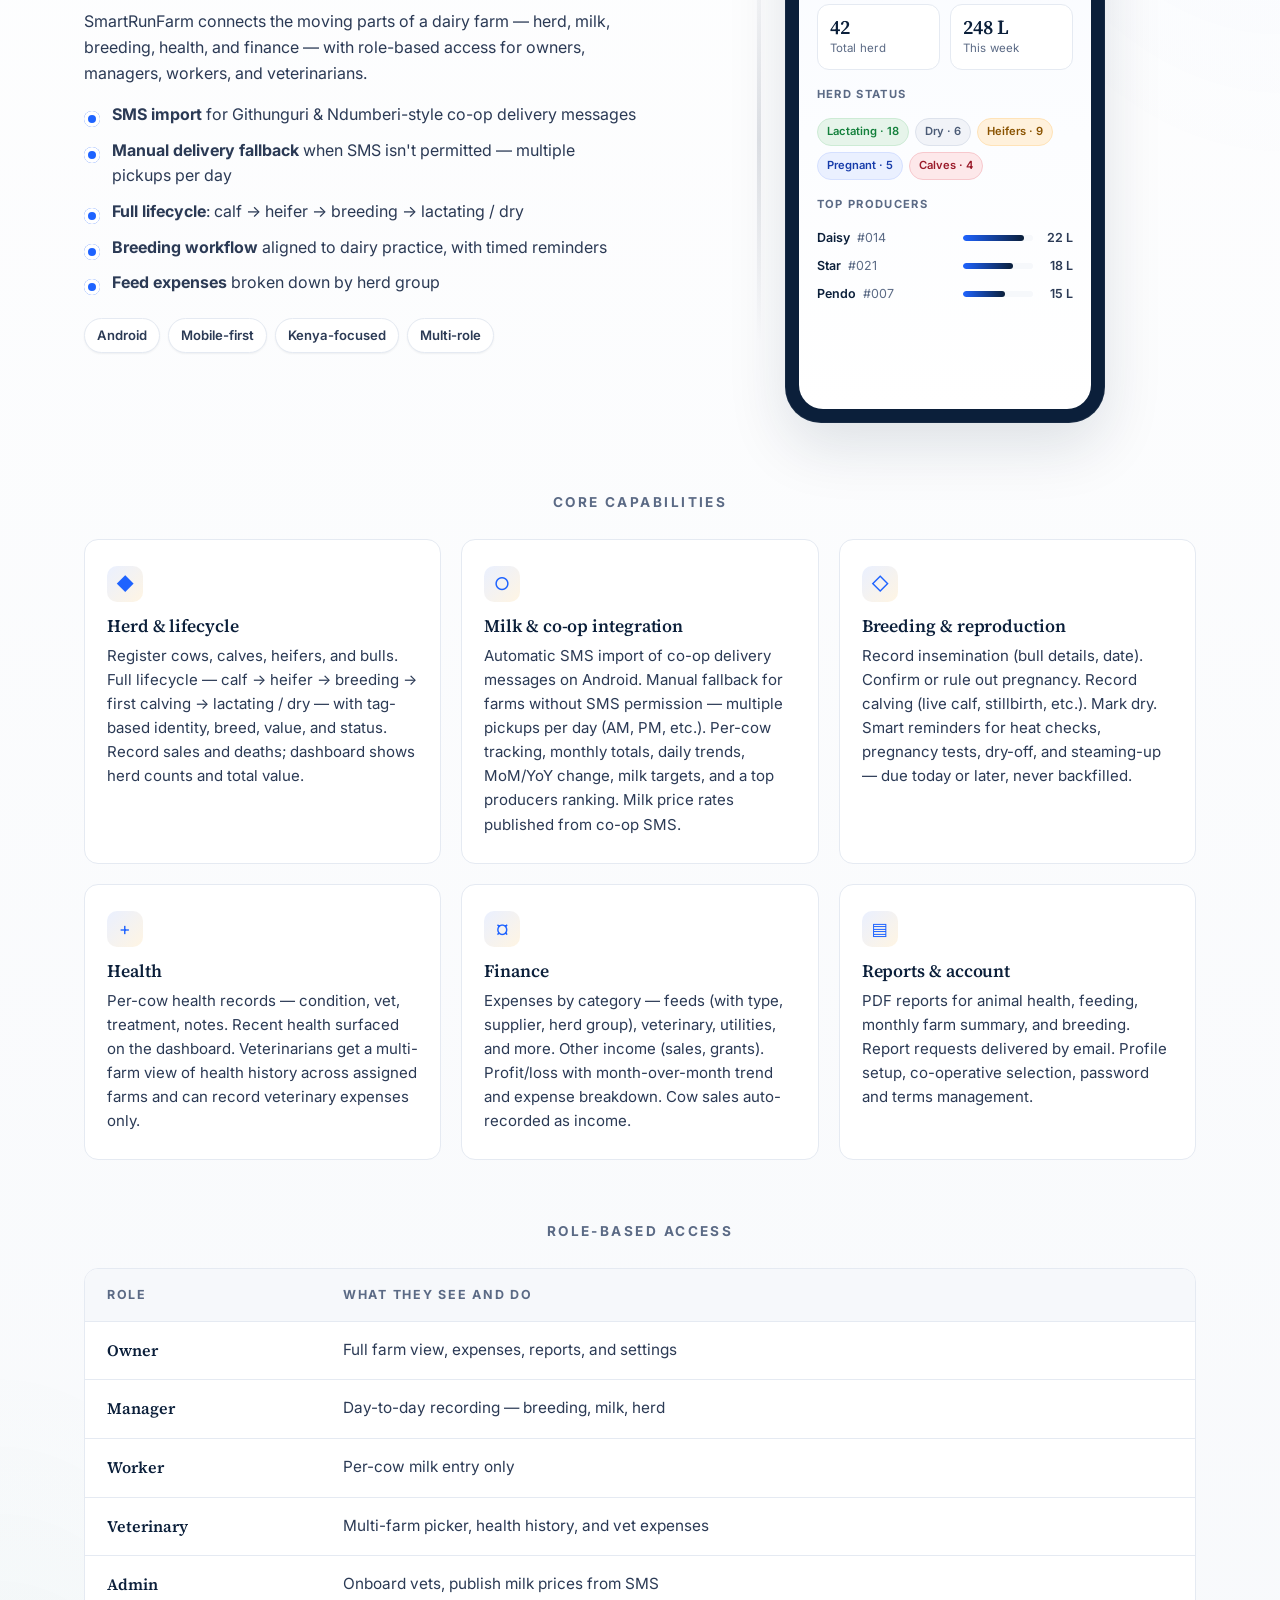
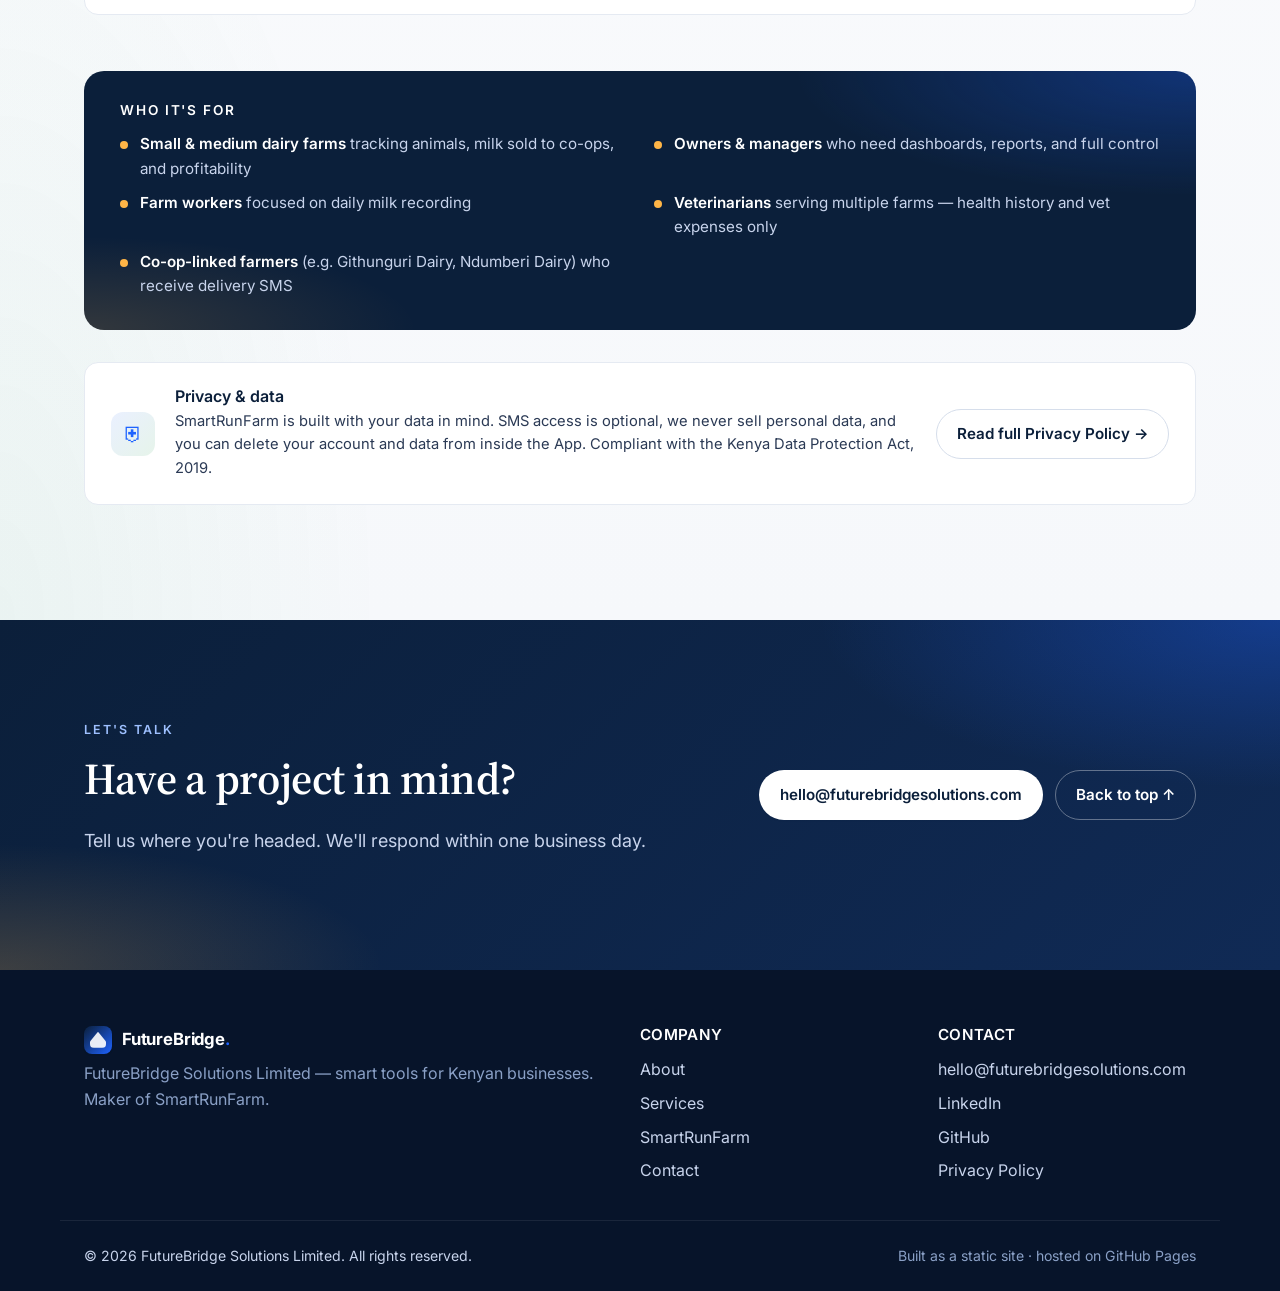
==== commit 9390ab18: "Add SmartRunFarm logo to product section and privacy page Drop the SmartRunFarm wordmark logo (1024x" ====
--- a/index.html
+++ b/index.html
@@ -173,7 +173,16 @@
       <div class="container">
         <div class="section-head center reveal">
           <p class="eyebrow">Featured product</p>
-          <h2>SmartRunFarm</h2>
+          <img
+            src="assets/smartrunfarm-logo.png"
+            alt="SmartRunFarm — Digital Dairy Business Intelligence"
+            class="product-logo"
+            width="1024"
+            height="1024"
+            loading="lazy"
+            decoding="async"
+          />
+          <h2 class="visually-hidden">SmartRunFarm</h2>
           <p class="section-sub">
             A mobile farm management app for Kenyan dairy farmers. Herd records, co-operative
             milk deliveries, expenses, breeding, and health — all in one place.
--- a/styles.css
+++ b/styles.css
@@ -915,6 +915,31 @@
 
 /* ---- Utility ---- */
 .small { font-size: 0.8rem; }
+
+.visually-hidden {
+  position: absolute;
+  width: 1px;
+  height: 1px;
+  padding: 0;
+  margin: -1px;
+  overflow: hidden;
+  clip: rect(0, 0, 0, 0);
+  white-space: nowrap;
+  border: 0;
+}
+
+/* ---- SmartRunFarm logo ---- */
+.product-logo {
+  display: block;
+  width: clamp(180px, 22vw, 280px);
+  height: auto;
+  margin: 4px auto 18px;
+  user-select: none;
+}
+.product-logo-sm {
+  width: clamp(120px, 14vw, 160px);
+  margin: 0 auto 18px;
+}
 
 /* ============================================================
    Legal / Privacy page
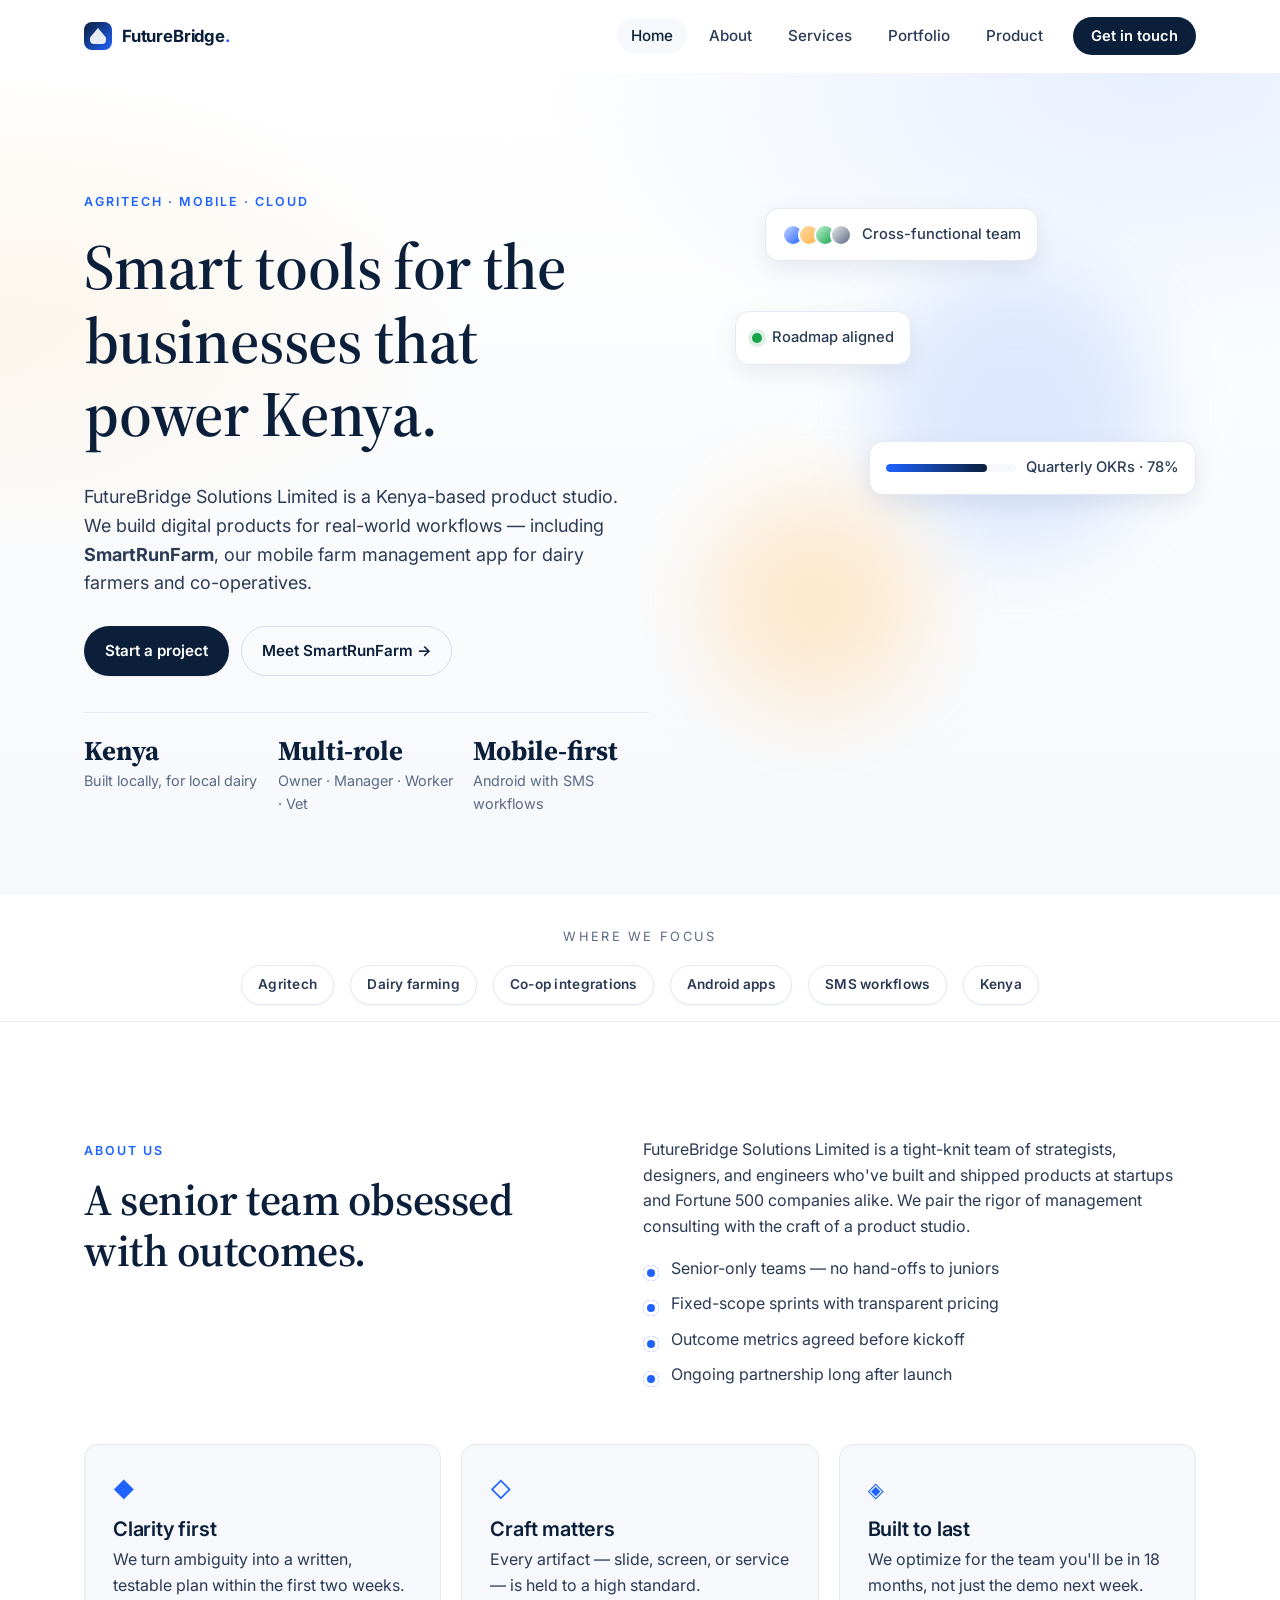
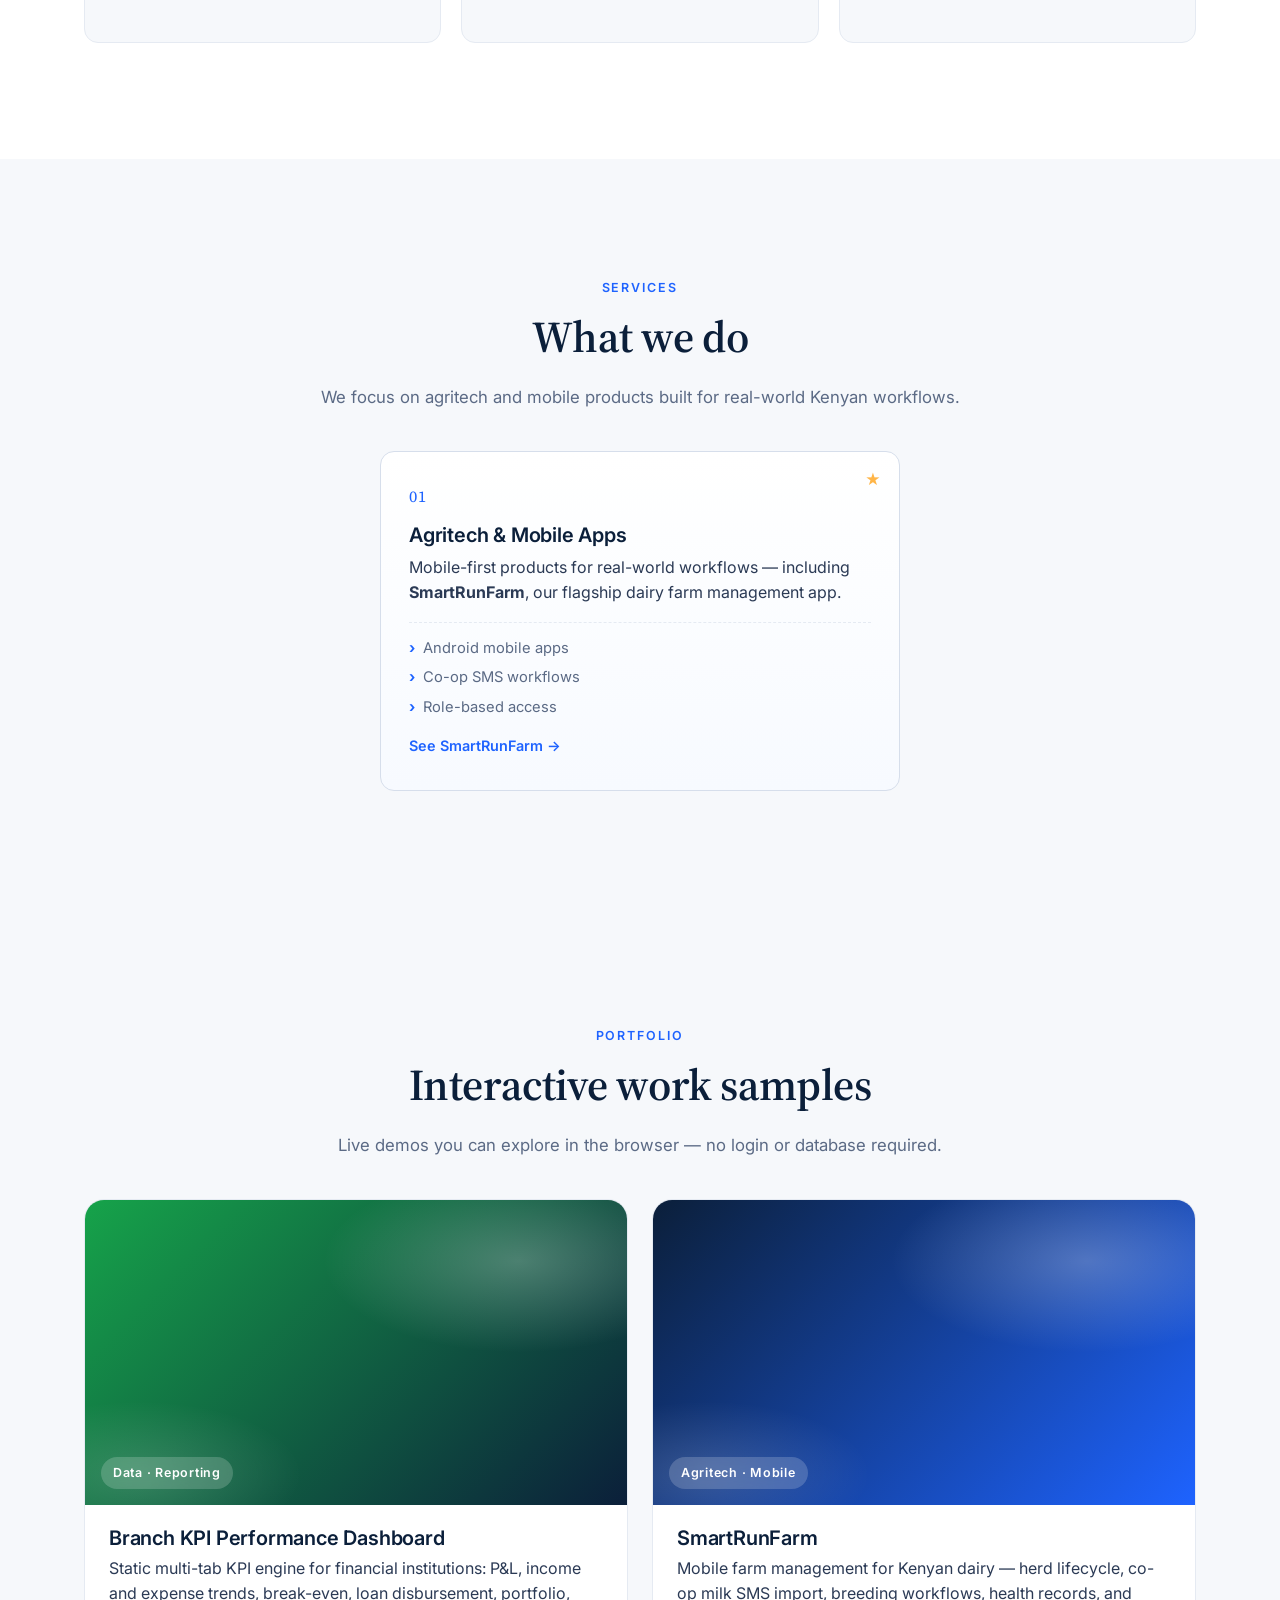
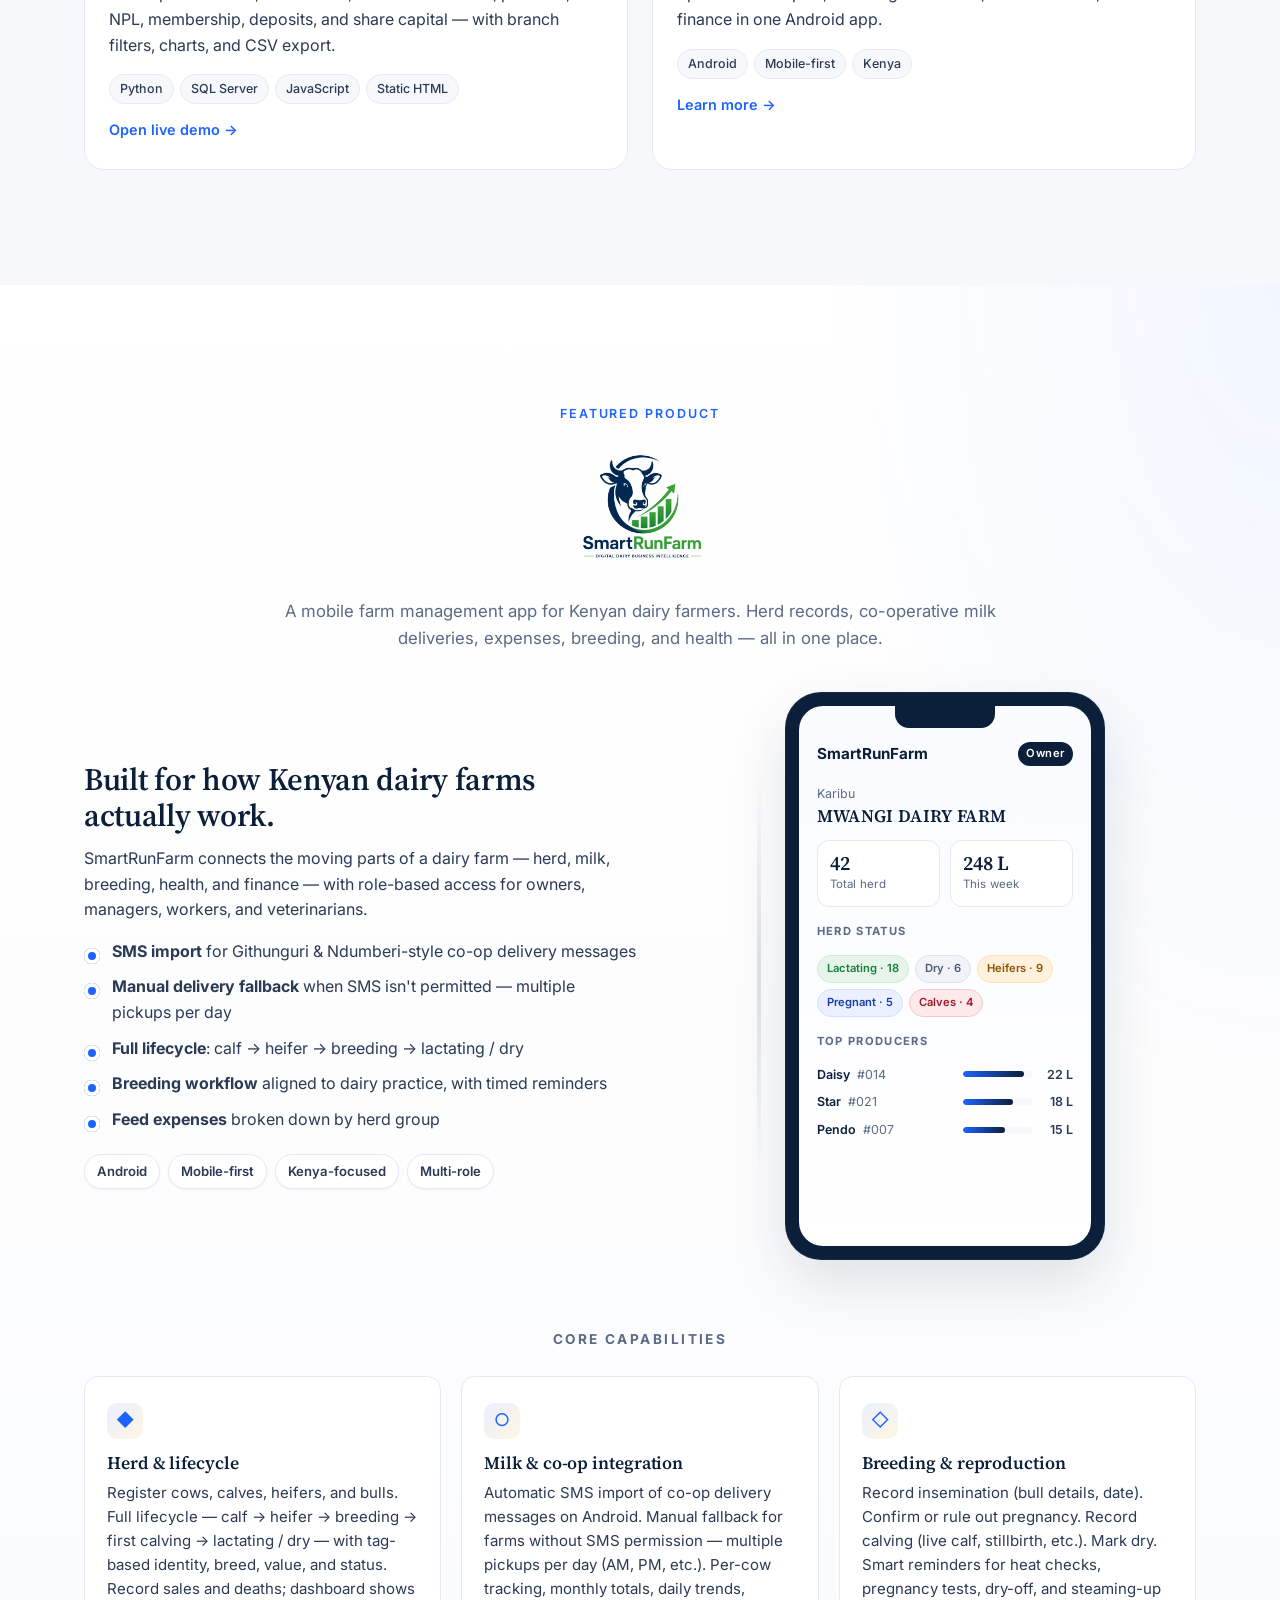
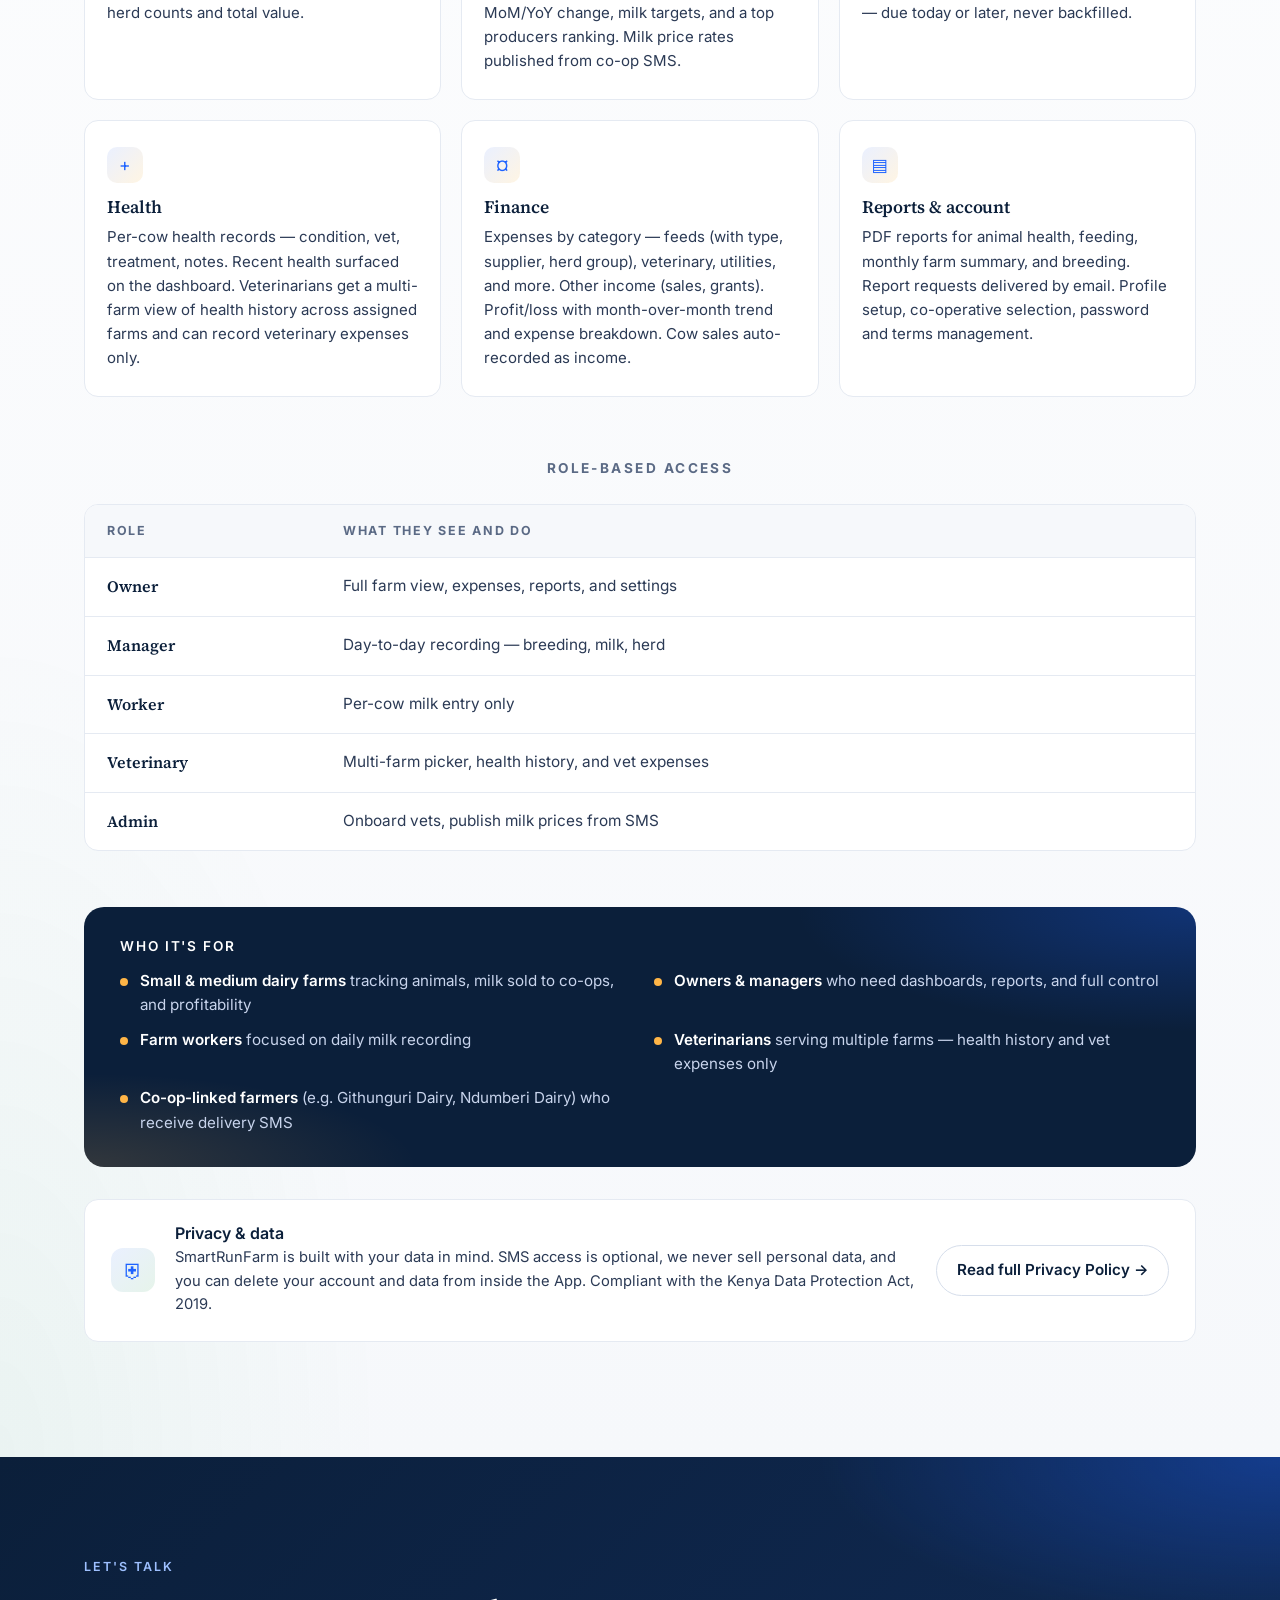
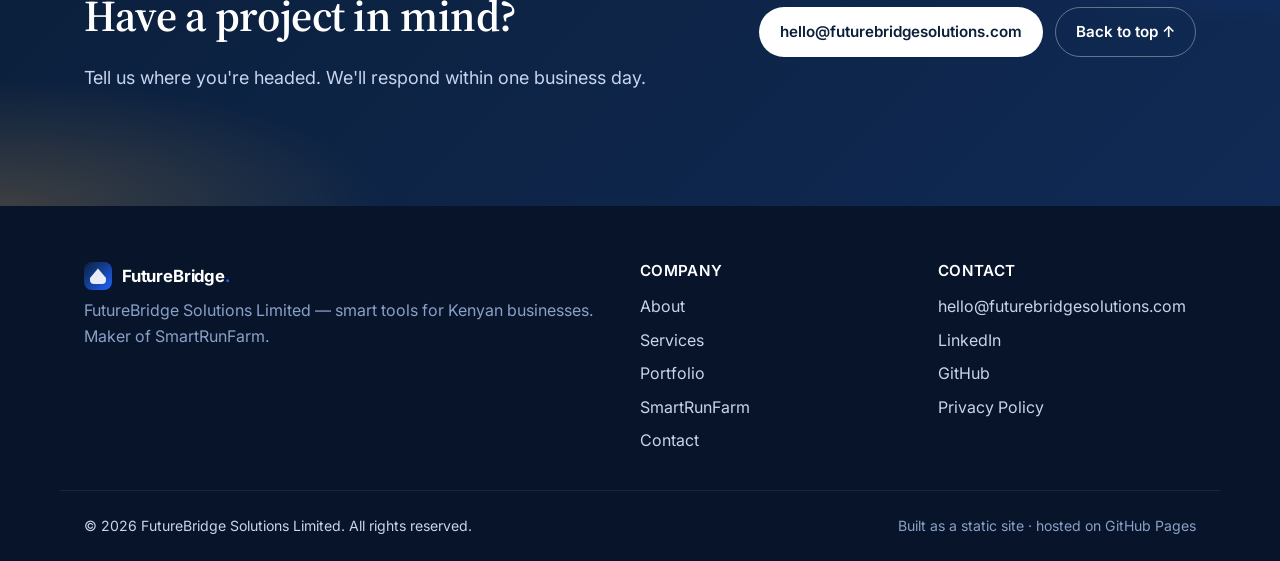
==== commit 671b00ed: "Add Branch KPI dashboard portfolio demo" ====
--- a/index.html
+++ b/index.html
@@ -31,6 +31,7 @@
           <li><a href="#home" class="nav-link">Home</a></li>
           <li><a href="#about" class="nav-link">About</a></li>
           <li><a href="#services" class="nav-link">Services</a></li>
+          <li><a href="#portfolio" class="nav-link">Portfolio</a></li>
           <li><a href="#smartrunfarm" class="nav-link">Product</a></li>
           <li><a href="#contact" class="nav-cta">Get in touch</a></li>
         </ul>
@@ -163,6 +164,61 @@
               <li>Role-based access</li>
             </ul>
             <a href="#smartrunfarm" class="service-link">See SmartRunFarm →</a>
+          </article>
+        </div>
+      </div>
+    </section>
+
+    <!-- PORTFOLIO -->
+    <section class="section services" id="portfolio">
+      <div class="container">
+        <div class="section-head center reveal">
+          <p class="eyebrow">Portfolio</p>
+          <h2>Interactive work samples</h2>
+          <p class="section-sub">
+            Live demos you can explore in the browser — no login or database required.
+          </p>
+        </div>
+
+        <div class="project-grid">
+          <article class="project-card reveal">
+            <div class="project-thumb thumb-2">
+              <span class="thumb-tag">Data · Reporting</span>
+            </div>
+            <div class="project-meta">
+              <h3>Branch KPI Performance Dashboard</h3>
+              <p>
+                Static multi-tab KPI engine for financial institutions: P&amp;L, income and expense
+                trends, break-even, loan disbursement, portfolio, NPL, membership, deposits, and
+                share capital — with branch filters, charts, and CSV export.
+              </p>
+              <div class="tag-row">
+                <span>Python</span>
+                <span>SQL Server</span>
+                <span>JavaScript</span>
+                <span>Static HTML</span>
+              </div>
+              <a href="portfolio/kpi-dashboard/" class="service-link">Open live demo →</a>
+            </div>
+          </article>
+
+          <article class="project-card reveal">
+            <div class="project-thumb thumb-1">
+              <span class="thumb-tag">Agritech · Mobile</span>
+            </div>
+            <div class="project-meta">
+              <h3>SmartRunFarm</h3>
+              <p>
+                Mobile farm management for Kenyan dairy — herd lifecycle, co-op milk SMS import,
+                breeding workflows, health records, and finance in one Android app.
+              </p>
+              <div class="tag-row">
+                <span>Android</span>
+                <span>Mobile-first</span>
+                <span>Kenya</span>
+              </div>
+              <a href="#smartrunfarm" class="service-link">Learn more →</a>
+            </div>
           </article>
         </div>
       </div>
@@ -415,6 +471,7 @@
         <ul>
           <li><a href="#about">About</a></li>
           <li><a href="#services">Services</a></li>
+          <li><a href="#portfolio">Portfolio</a></li>
           <li><a href="#smartrunfarm">SmartRunFarm</a></li>
           <li><a href="#contact">Contact</a></li>
         </ul>
--- a/styles.css
+++ b/styles.css
@@ -931,14 +931,14 @@
 /* ---- SmartRunFarm logo ---- */
 .product-logo {
   display: block;
-  width: clamp(180px, 22vw, 280px);
+  width: clamp(96px, 11vw, 140px);
   height: auto;
-  margin: 4px auto 18px;
+  margin: 4px auto 16px;
   user-select: none;
 }
 .product-logo-sm {
-  width: clamp(120px, 14vw, 160px);
-  margin: 0 auto 18px;
+  width: clamp(56px, 7vw, 80px);
+  margin: 0 auto 12px;
 }
 
 /* ============================================================
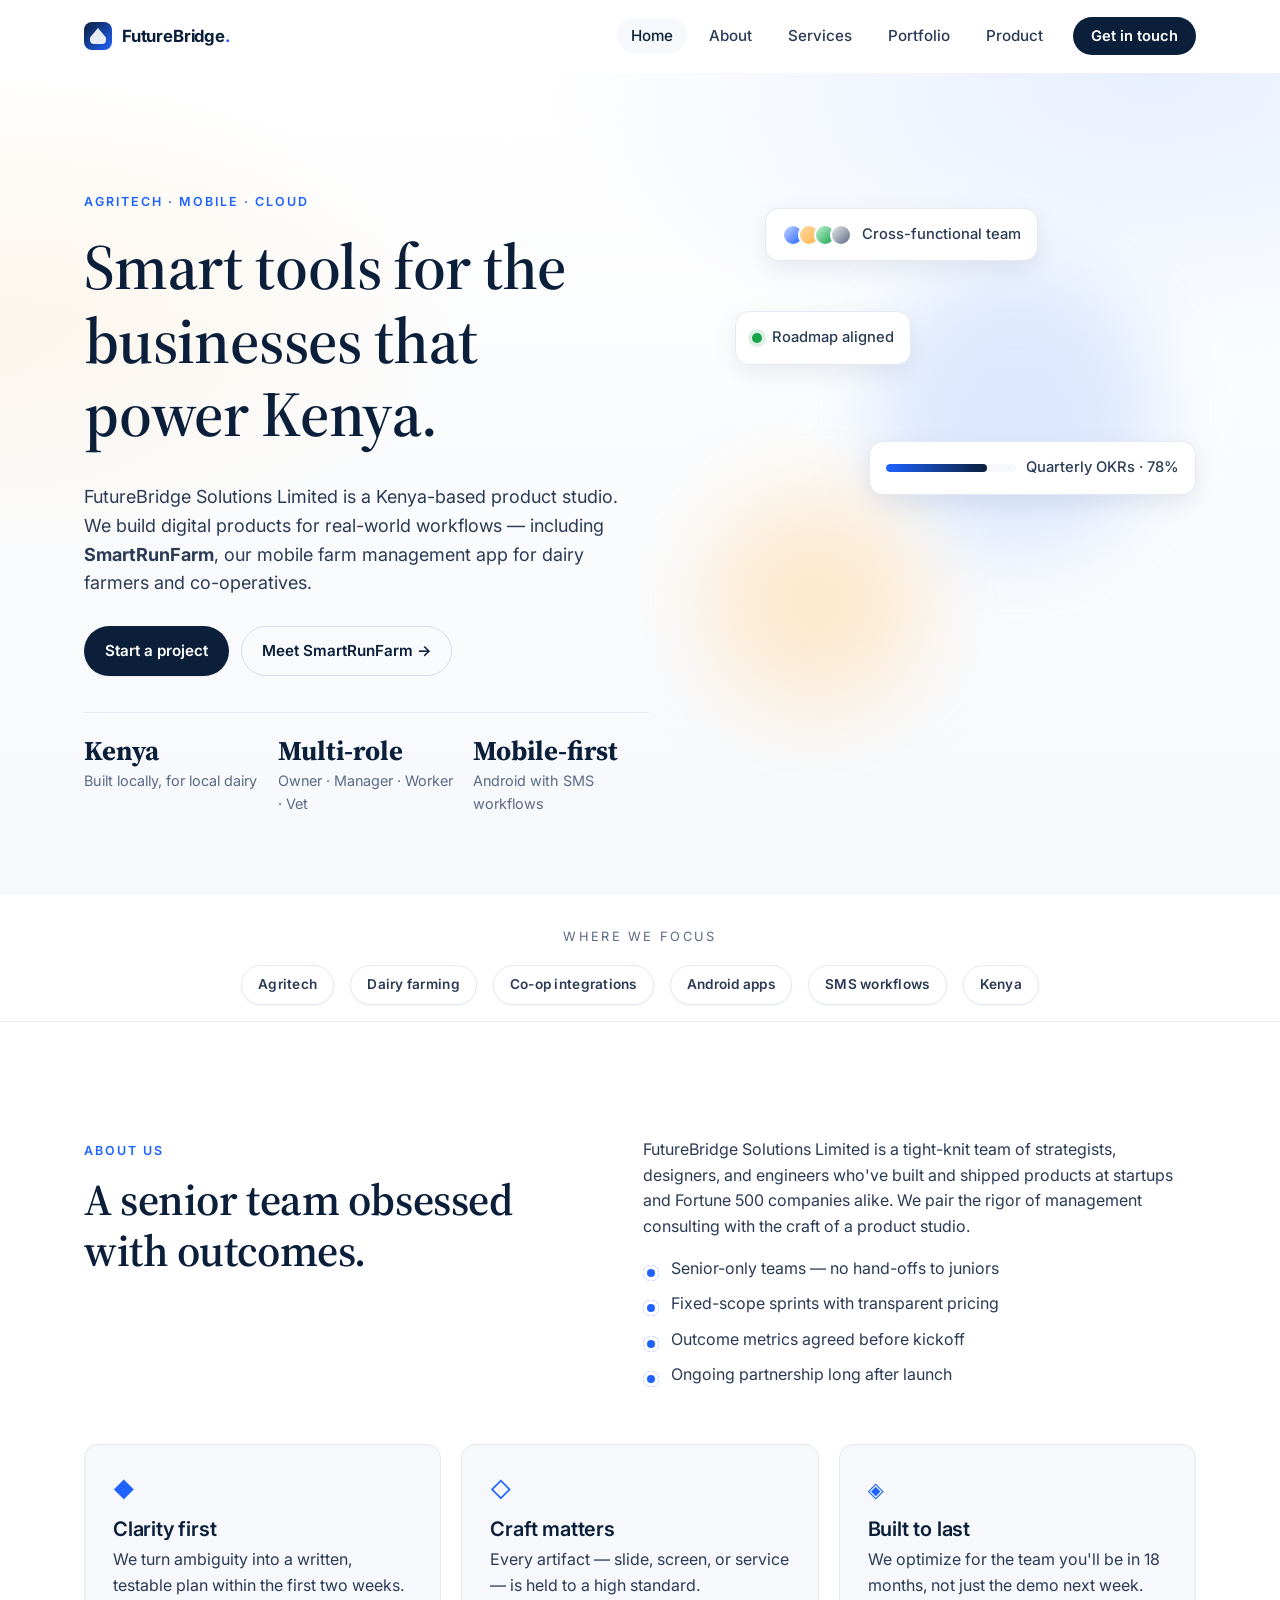
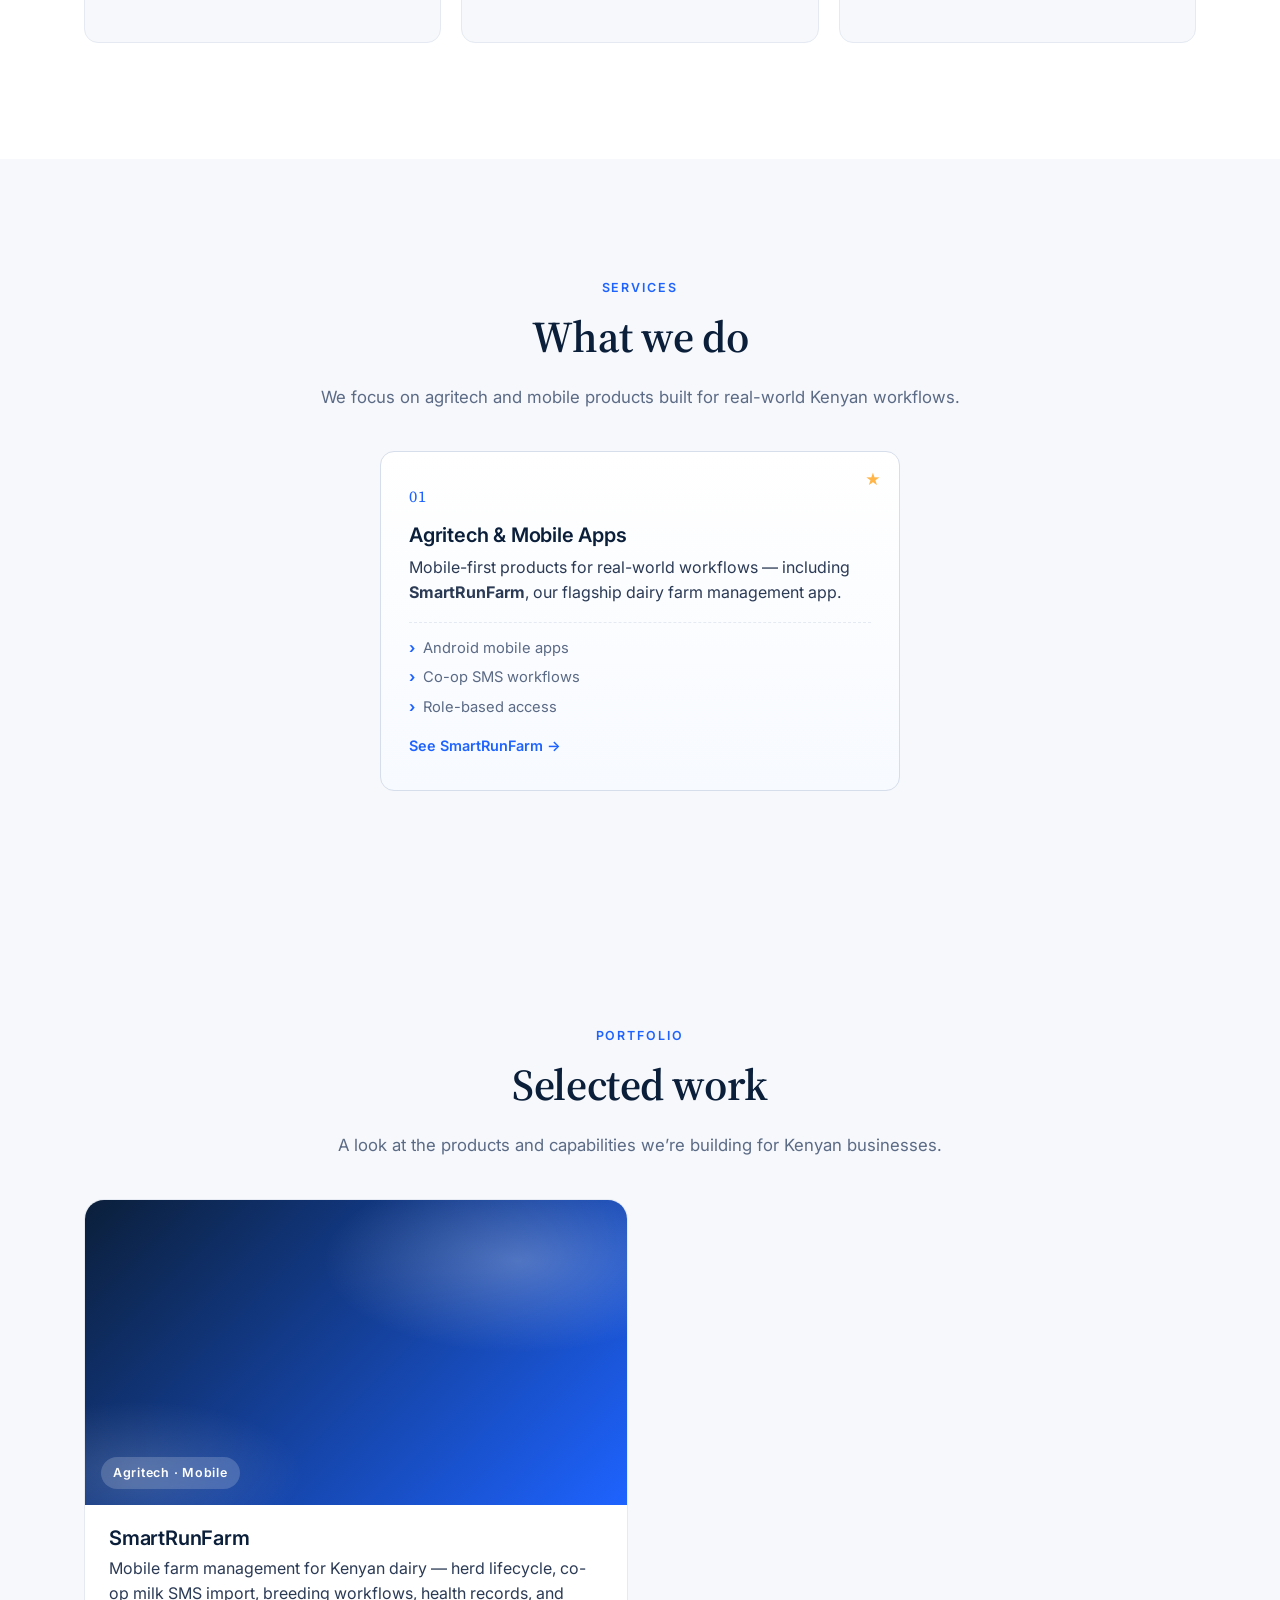
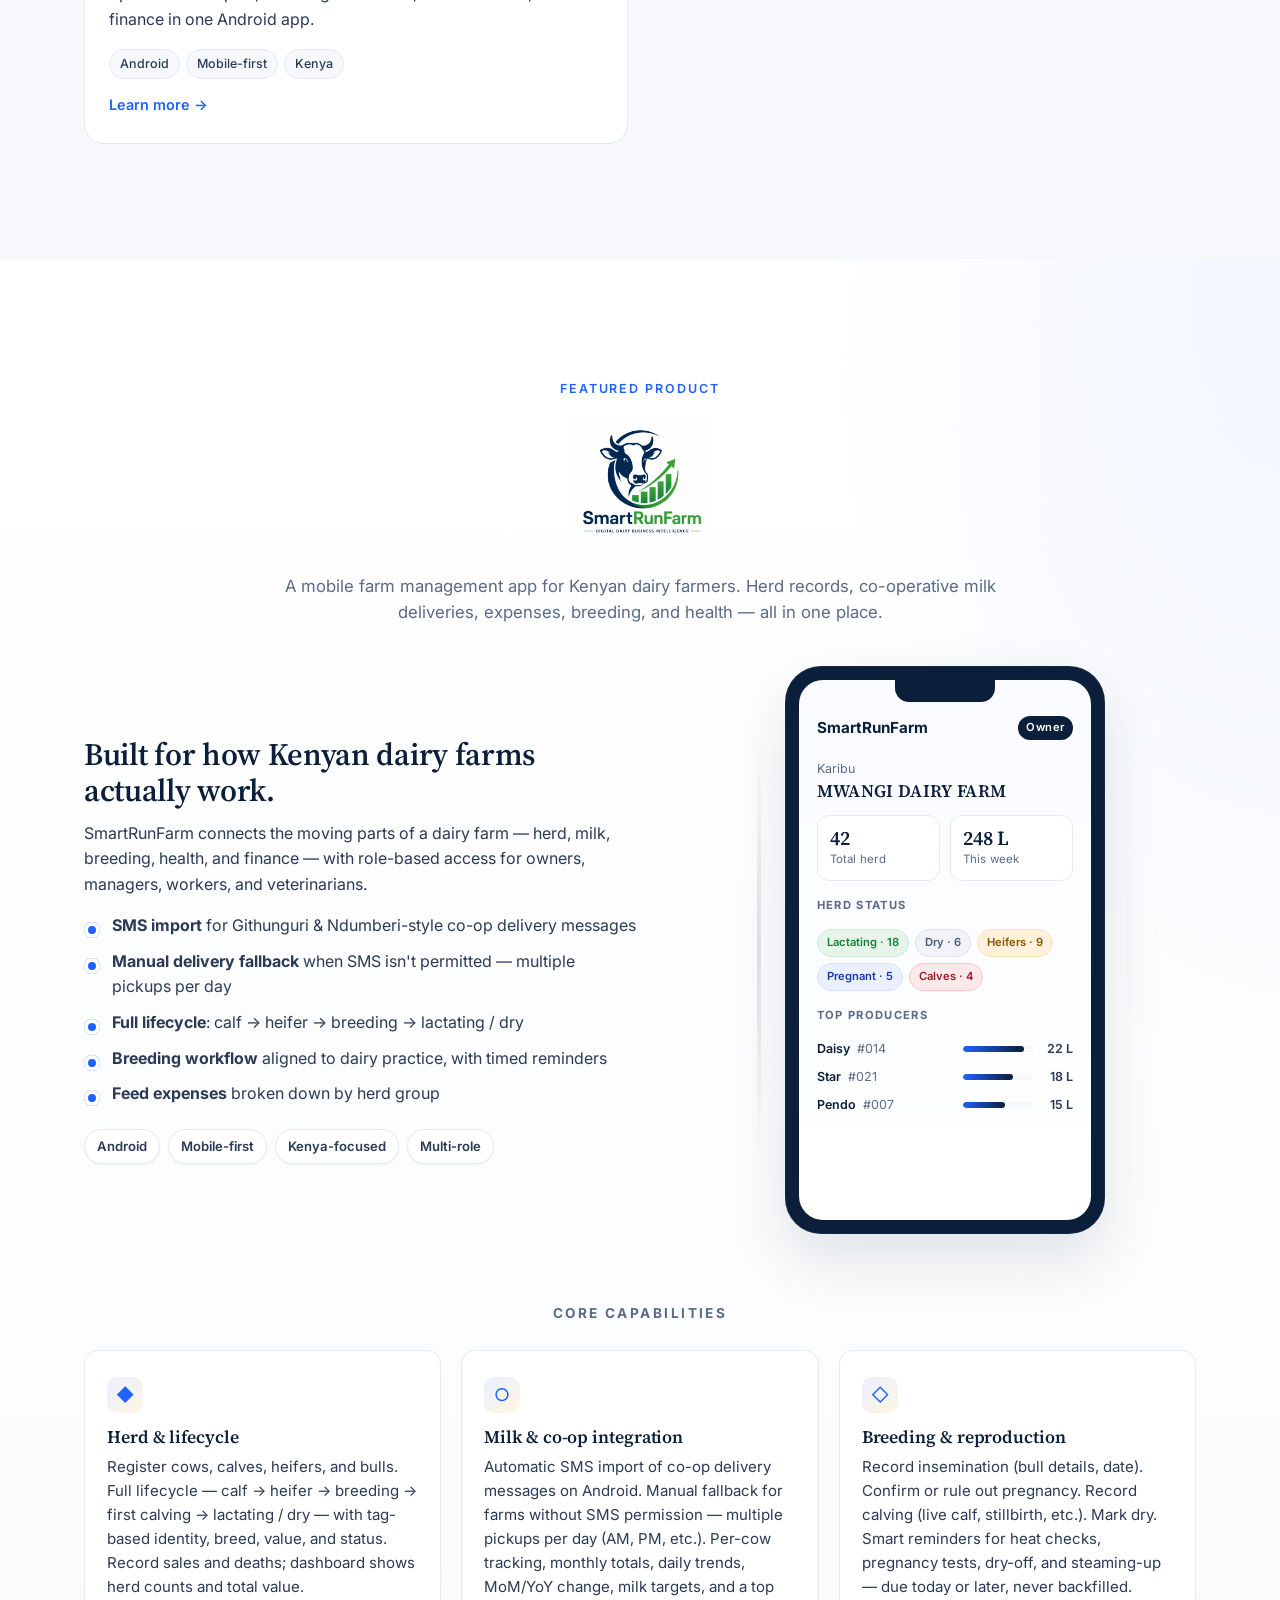
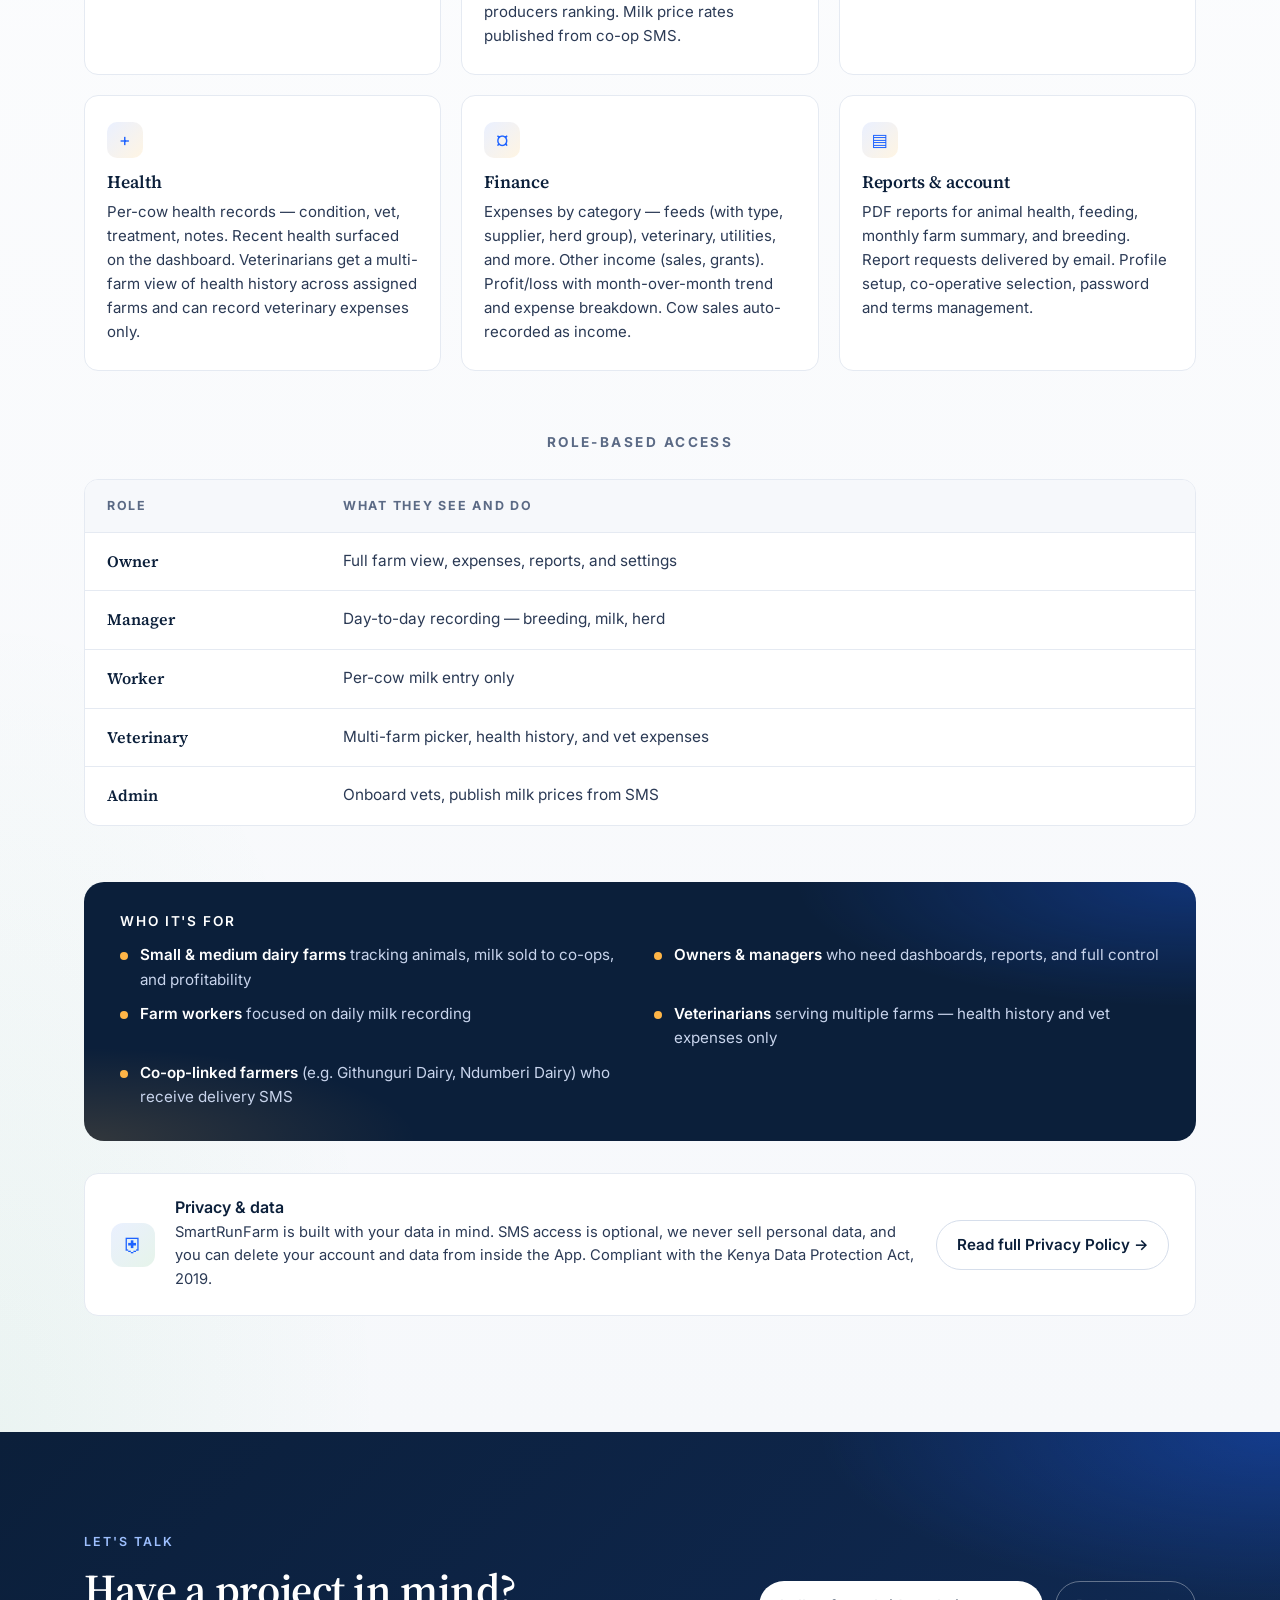
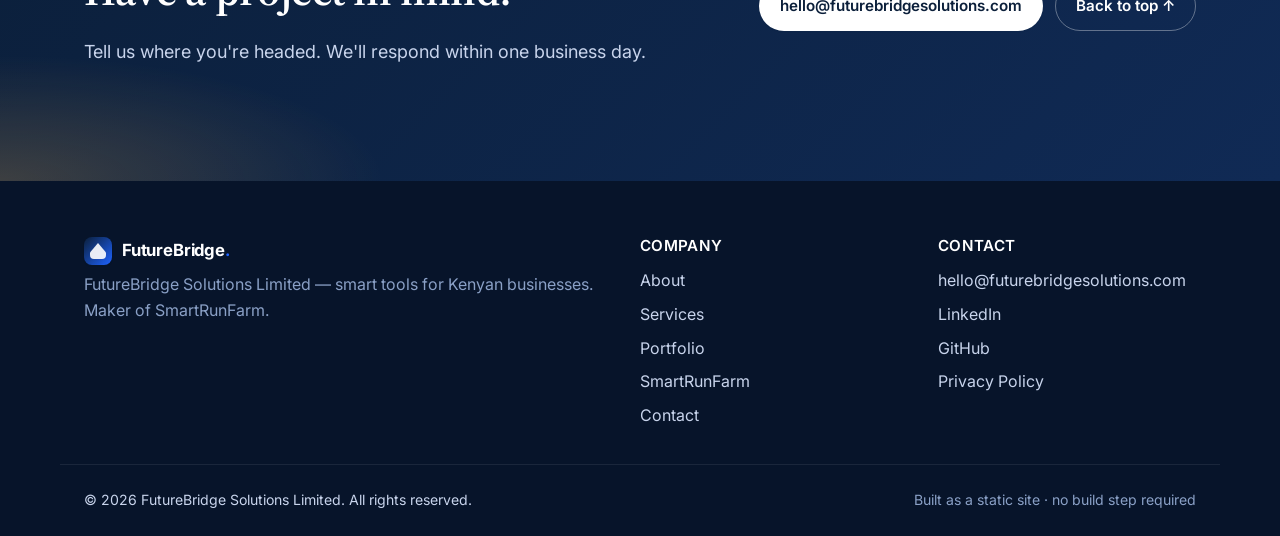
==== commit 4b711afc: "Remove Branch KPI Performance Dashboard from website" ====
--- a/index.html
+++ b/index.html
@@ -174,34 +174,13 @@
       <div class="container">
         <div class="section-head center reveal">
           <p class="eyebrow">Portfolio</p>
-          <h2>Interactive work samples</h2>
+          <h2>Selected work</h2>
           <p class="section-sub">
-            Live demos you can explore in the browser — no login or database required.
+            A look at the products and capabilities we’re building for Kenyan businesses.
           </p>
         </div>
 
         <div class="project-grid">
-          <article class="project-card reveal">
-            <div class="project-thumb thumb-2">
-              <span class="thumb-tag">Data · Reporting</span>
-            </div>
-            <div class="project-meta">
-              <h3>Branch KPI Performance Dashboard</h3>
-              <p>
-                Static multi-tab KPI engine for financial institutions: P&amp;L, income and expense
-                trends, break-even, loan disbursement, portfolio, NPL, membership, deposits, and
-                share capital — with branch filters, charts, and CSV export.
-              </p>
-              <div class="tag-row">
-                <span>Python</span>
-                <span>SQL Server</span>
-                <span>JavaScript</span>
-                <span>Static HTML</span>
-              </div>
-              <a href="portfolio/kpi-dashboard/" class="service-link">Open live demo →</a>
-            </div>
-          </article>
-
           <article class="project-card reveal">
             <div class="project-thumb thumb-1">
               <span class="thumb-tag">Agritech · Mobile</span>
@@ -488,7 +467,7 @@
     </div>
     <div class="container footer-bottom">
       <span>© <span id="year"></span> FutureBridge Solutions Limited. All rights reserved.</span>
-      <span class="muted">Built as a static site · hosted on GitHub Pages</span>
+      <span class="muted">Built as a static site · no build step required</span>
     </div>
   </footer>
 
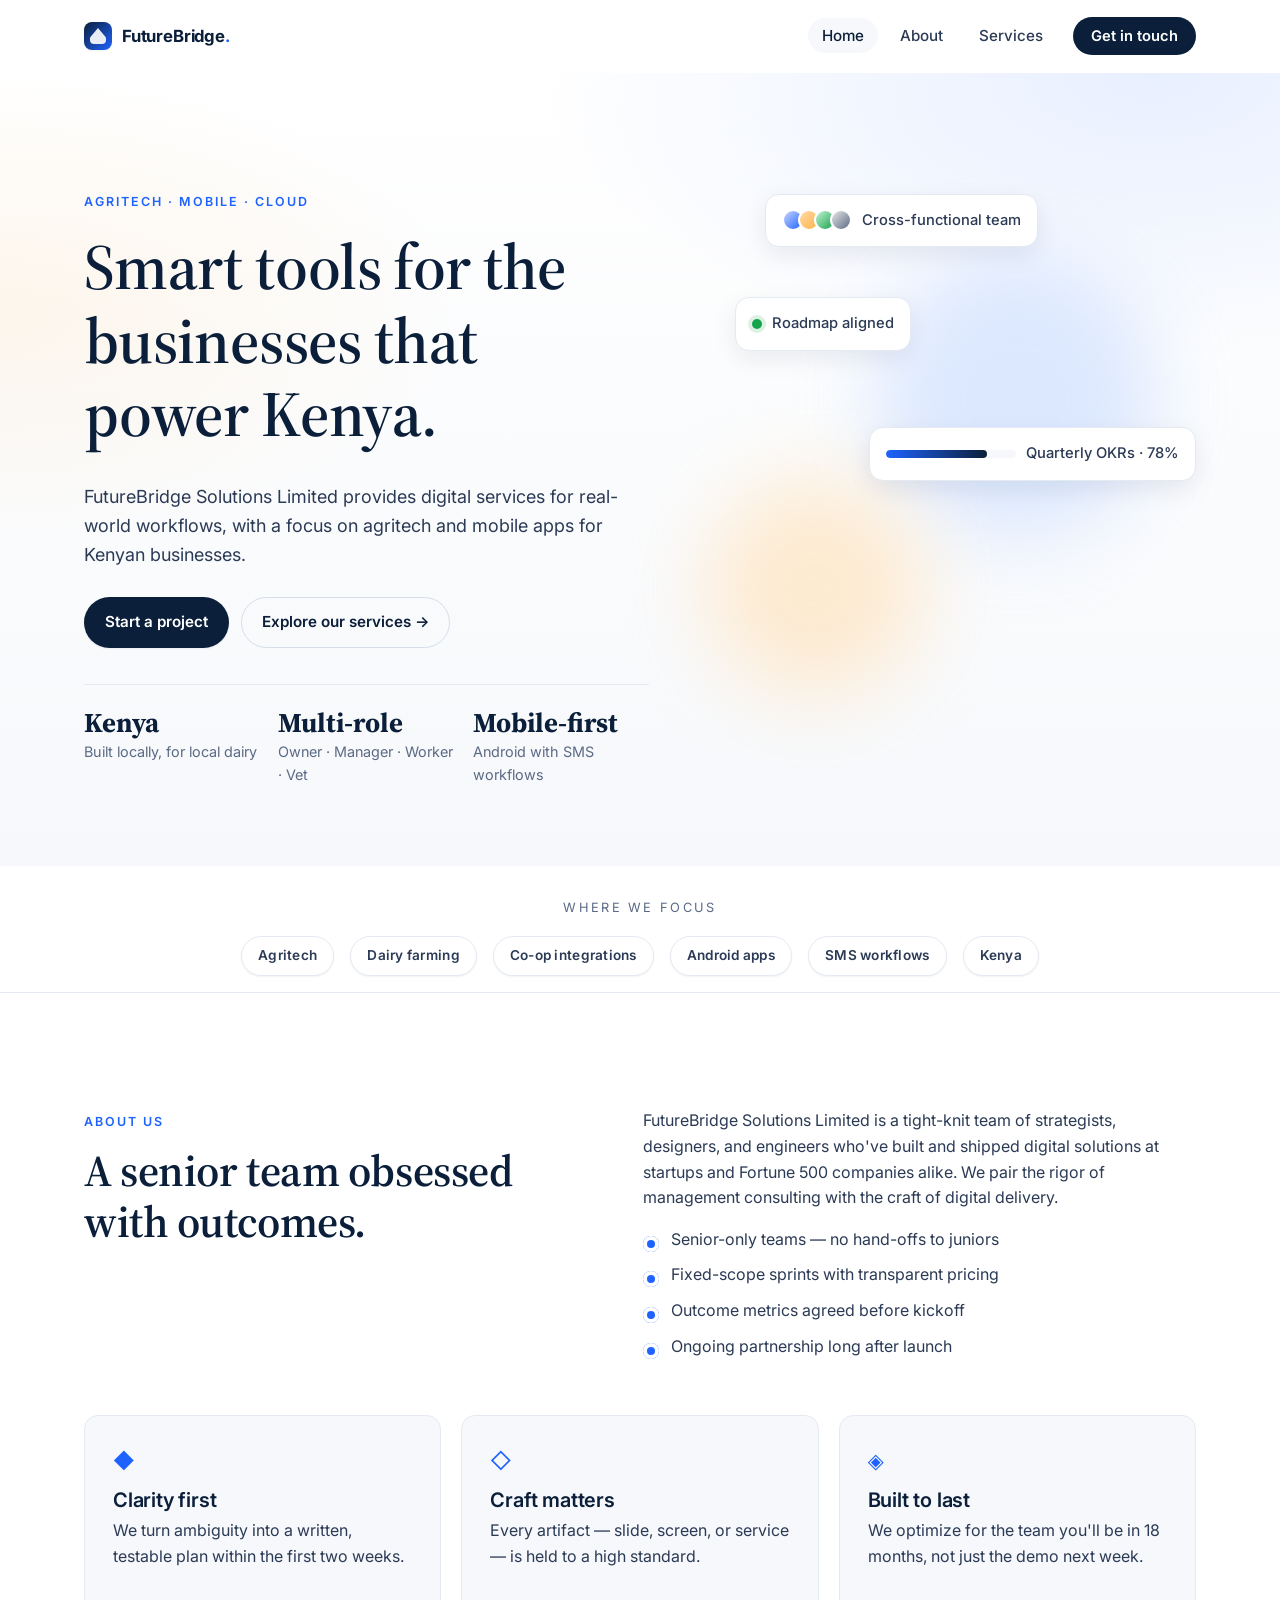
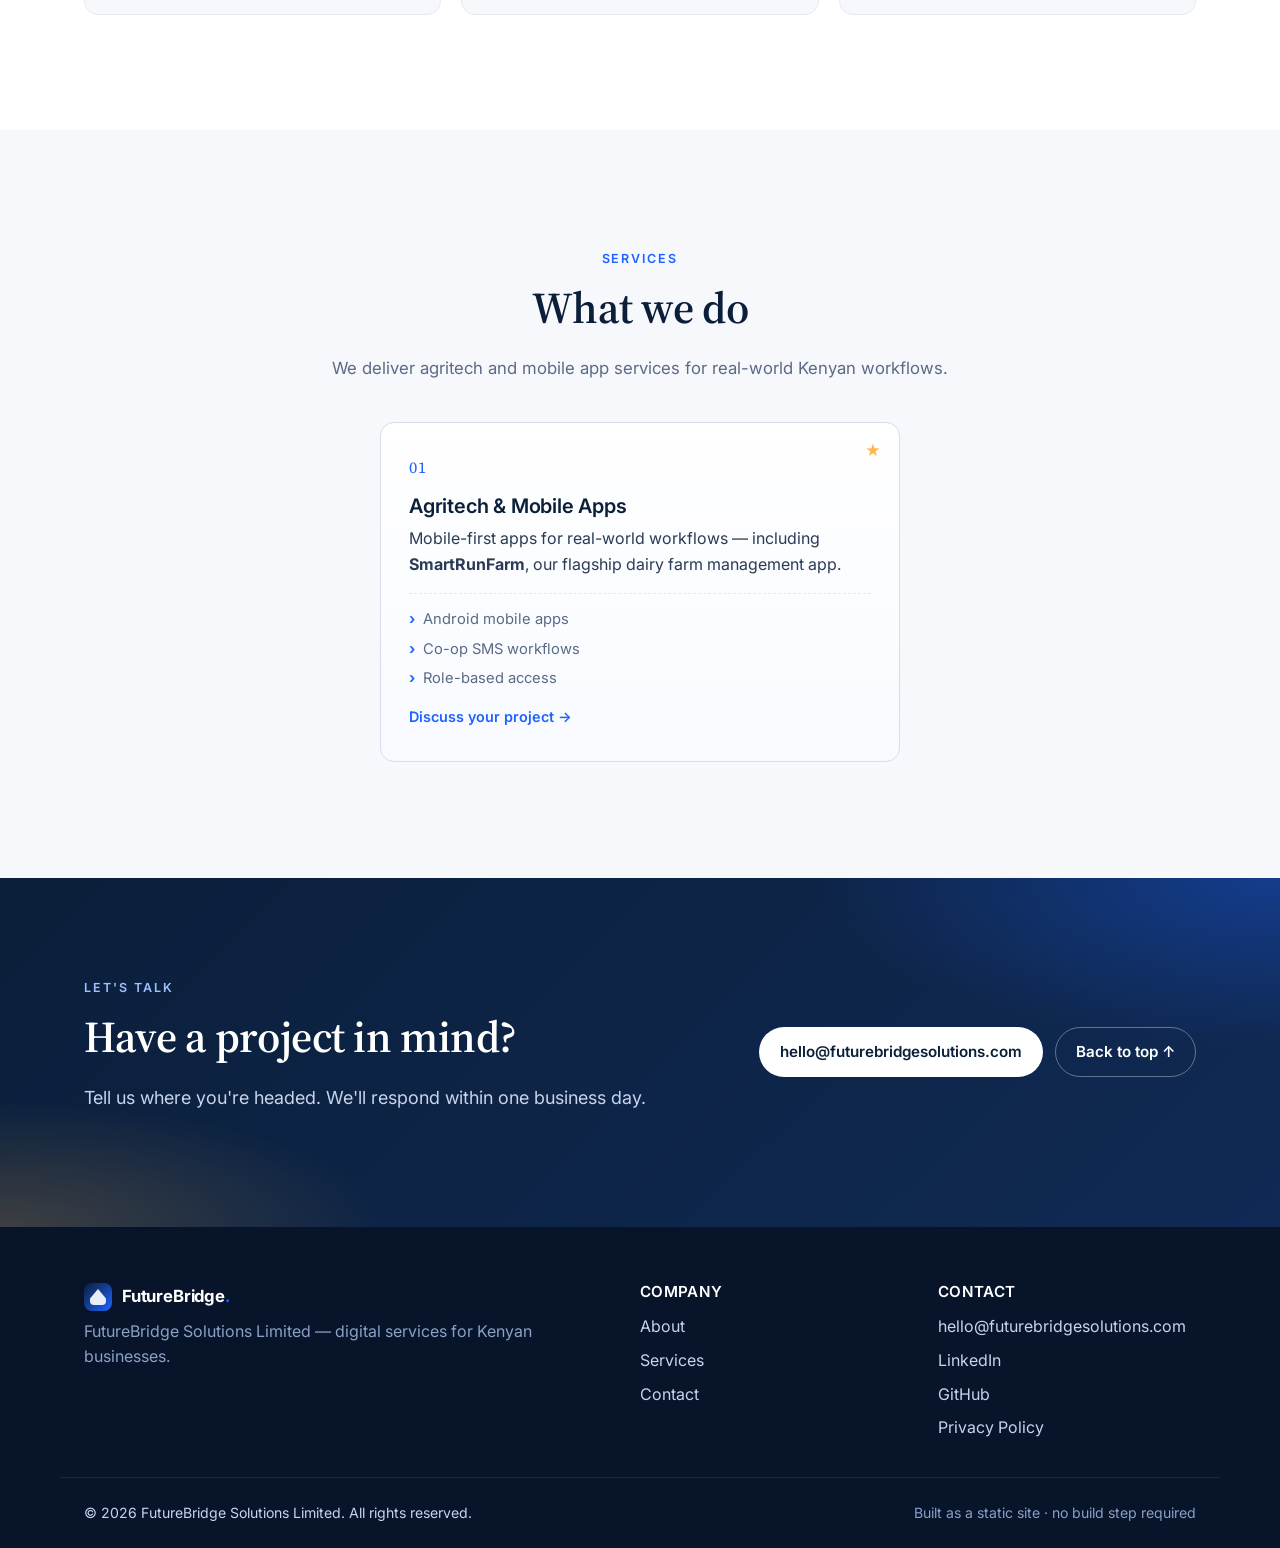
==== commit 0d692635: "Refocus website on Services and remove Product and Portfolio sections" ====
--- a/index.html
+++ b/index.html
@@ -3,7 +3,7 @@
 <head>
   <meta charset="UTF-8" />
   <meta name="viewport" content="width=device-width, initial-scale=1.0" />
-  <meta name="description" content="FutureBridge Solutions Limited — Kenya-based product studio building smart tools for agritech, including SmartRunFarm, a farm management app for dairy farmers and co-operatives." />
+  <meta name="description" content="FutureBridge Solutions Limited — Kenya-based digital services for agritech and mobile workflows." />
   <meta name="theme-color" content="#0b1f3a" />
   <title>FutureBridge Solutions Limited — Smart tools for Kenyan businesses</title>
   <link rel="icon" type="image/svg+xml" href="assets/favicon.svg" />
@@ -31,8 +31,6 @@
           <li><a href="#home" class="nav-link">Home</a></li>
           <li><a href="#about" class="nav-link">About</a></li>
           <li><a href="#services" class="nav-link">Services</a></li>
-          <li><a href="#portfolio" class="nav-link">Portfolio</a></li>
-          <li><a href="#smartrunfarm" class="nav-link">Product</a></li>
           <li><a href="#contact" class="nav-cta">Get in touch</a></li>
         </ul>
       </nav>
@@ -47,13 +45,12 @@
           <p class="eyebrow">Agritech · Mobile · Cloud</p>
           <h1>Smart tools for the businesses that power Kenya.</h1>
           <p class="lead">
-            FutureBridge Solutions Limited is a Kenya-based product studio. We build digital
-            products for real-world workflows — including <strong>SmartRunFarm</strong>, our
-            mobile farm management app for dairy farmers and co-operatives.
+            FutureBridge Solutions Limited provides digital services for real-world workflows,
+            with a focus on agritech and mobile apps for Kenyan businesses.
           </p>
           <div class="hero-cta">
             <a href="#contact" class="btn btn-primary">Start a project</a>
-            <a href="#smartrunfarm" class="btn btn-ghost">Meet SmartRunFarm →</a>
+            <a href="#services" class="btn btn-ghost">Explore our services →</a>
           </div>
 
           <div class="hero-stats" aria-label="Company highlights">
@@ -111,8 +108,8 @@
         <div class="about-body reveal">
           <p>
             FutureBridge Solutions Limited is a tight-knit team of strategists, designers, and
-            engineers who've built and shipped products at startups and Fortune 500 companies alike.
-            We pair the rigor of management consulting with the craft of a product studio.
+            engineers who've built and shipped digital solutions at startups and Fortune 500 companies alike.
+            We pair the rigor of management consulting with the craft of digital delivery.
           </p>
           <ul class="check-list">
             <li>Senior-only teams — no hand-offs to juniors</li>
@@ -149,7 +146,7 @@
           <p class="eyebrow">Services</p>
           <h2>What we do</h2>
           <p class="section-sub">
-            We focus on agritech and mobile products built for real-world Kenyan workflows.
+            We deliver agritech and mobile app services for real-world Kenyan workflows.
           </p>
         </div>
 
@@ -157,263 +154,14 @@
           <article class="service-card reveal service-card-feature">
             <div class="service-num">01</div>
             <h3>Agritech &amp; Mobile Apps</h3>
-            <p>Mobile-first products for real-world workflows — including <strong>SmartRunFarm</strong>, our flagship dairy farm management app.</p>
+            <p>Mobile-first apps for real-world workflows — including <strong>SmartRunFarm</strong>, our flagship dairy farm management app.</p>
             <ul>
               <li>Android mobile apps</li>
               <li>Co-op SMS workflows</li>
               <li>Role-based access</li>
             </ul>
-            <a href="#smartrunfarm" class="service-link">See SmartRunFarm →</a>
+            <a href="#contact" class="service-link">Discuss your project →</a>
           </article>
-        </div>
-      </div>
-    </section>
-
-    <!-- PORTFOLIO -->
-    <section class="section services" id="portfolio">
-      <div class="container">
-        <div class="section-head center reveal">
-          <p class="eyebrow">Portfolio</p>
-          <h2>Selected work</h2>
-          <p class="section-sub">
-            A look at the products and capabilities we’re building for Kenyan businesses.
-          </p>
-        </div>
-
-        <div class="project-grid">
-          <article class="project-card reveal">
-            <div class="project-thumb thumb-1">
-              <span class="thumb-tag">Agritech · Mobile</span>
-            </div>
-            <div class="project-meta">
-              <h3>SmartRunFarm</h3>
-              <p>
-                Mobile farm management for Kenyan dairy — herd lifecycle, co-op milk SMS import,
-                breeding workflows, health records, and finance in one Android app.
-              </p>
-              <div class="tag-row">
-                <span>Android</span>
-                <span>Mobile-first</span>
-                <span>Kenya</span>
-              </div>
-              <a href="#smartrunfarm" class="service-link">Learn more →</a>
-            </div>
-          </article>
-        </div>
-      </div>
-    </section>
-
-    <!-- FEATURED PRODUCT: SmartRunFarm -->
-    <section class="section product" id="smartrunfarm">
-      <div class="container">
-        <div class="section-head center reveal">
-          <p class="eyebrow">Featured product</p>
-          <img
-            src="assets/smartrunfarm-logo.png"
-            alt="SmartRunFarm — Digital Dairy Business Intelligence"
-            class="product-logo"
-            width="1024"
-            height="1024"
-            loading="lazy"
-            decoding="async"
-          />
-          <h2 class="visually-hidden">SmartRunFarm</h2>
-          <p class="section-sub">
-            A mobile farm management app for Kenyan dairy farmers. Herd records, co-operative
-            milk deliveries, expenses, breeding, and health — all in one place.
-          </p>
-        </div>
-
-        <div class="product-hero">
-          <div class="product-hero-content reveal">
-            <h3>Built for how Kenyan dairy farms actually work.</h3>
-            <p>
-              SmartRunFarm connects the moving parts of a dairy farm — herd, milk, breeding,
-              health, and finance — with role-based access for owners, managers, workers, and
-              veterinarians.
-            </p>
-            <ul class="check-list">
-              <li><strong>SMS import</strong> for Githunguri &amp; Ndumberi-style co-op delivery messages</li>
-              <li><strong>Manual delivery fallback</strong> when SMS isn't permitted — multiple pickups per day</li>
-              <li><strong>Full lifecycle</strong>: calf → heifer → breeding → lactating / dry</li>
-              <li><strong>Breeding workflow</strong> aligned to dairy practice, with timed reminders</li>
-              <li><strong>Feed expenses</strong> broken down by herd group</li>
-            </ul>
-            <div class="product-tags">
-              <span>Android</span>
-              <span>Mobile-first</span>
-              <span>Kenya-focused</span>
-              <span>Multi-role</span>
-            </div>
-          </div>
-
-          <div class="product-hero-visual reveal" aria-hidden="true">
-            <div class="phone-frame">
-              <div class="phone-notch"></div>
-              <div class="app-mockup">
-                <div class="app-bar">
-                  <span class="app-title">SmartRunFarm</span>
-                  <span class="app-role">Owner</span>
-                </div>
-                <div class="app-greeting">
-                  <p class="muted small">Karibu</p>
-                  <h4>Mwangi Dairy Farm</h4>
-                </div>
-                <div class="app-stats">
-                  <div class="app-stat">
-                    <span class="num">42</span>
-                    <span class="lbl">Total herd</span>
-                  </div>
-                  <div class="app-stat">
-                    <span class="num">248 L</span>
-                    <span class="lbl">This week</span>
-                  </div>
-                </div>
-                <div class="app-section-title">Herd status</div>
-                <div class="app-chips">
-                  <span class="chip chip-lac">Lactating · 18</span>
-                  <span class="chip chip-dry">Dry · 6</span>
-                  <span class="chip chip-heif">Heifers · 9</span>
-                  <span class="chip chip-preg">Pregnant · 5</span>
-                  <span class="chip chip-calf">Calves · 4</span>
-                </div>
-                <div class="app-section-title">Top producers</div>
-                <div class="app-list">
-                  <div class="app-list-row">
-                    <span class="row-name">Daisy <em>#014</em></span>
-                    <div class="row-bar"><i style="width:88%"></i></div>
-                    <span class="row-val">22 L</span>
-                  </div>
-                  <div class="app-list-row">
-                    <span class="row-name">Star <em>#021</em></span>
-                    <div class="row-bar"><i style="width:72%"></i></div>
-                    <span class="row-val">18 L</span>
-                  </div>
-                  <div class="app-list-row">
-                    <span class="row-name">Pendo <em>#007</em></span>
-                    <div class="row-bar"><i style="width:60%"></i></div>
-                    <span class="row-val">15 L</span>
-                  </div>
-                </div>
-              </div>
-            </div>
-          </div>
-        </div>
-
-        <h3 class="product-block-title reveal">Core capabilities</h3>
-        <div class="capability-grid">
-          <article class="capability-card reveal">
-            <div class="cap-icon">◆</div>
-            <h4>Herd &amp; lifecycle</h4>
-            <p>
-              Register cows, calves, heifers, and bulls. Full lifecycle — calf → heifer →
-              breeding → first calving → lactating / dry — with tag-based identity, breed, value,
-              and status. Record sales and deaths; dashboard shows herd counts and total value.
-            </p>
-          </article>
-
-          <article class="capability-card reveal">
-            <div class="cap-icon">○</div>
-            <h4>Milk &amp; co-op integration</h4>
-            <p>
-              Automatic SMS import of co-op delivery messages on Android. Manual fallback for
-              farms without SMS permission — multiple pickups per day (AM, PM, etc.). Per-cow
-              tracking, monthly totals, daily trends, MoM/YoY change, milk targets, and a top
-              producers ranking. Milk price rates published from co-op SMS.
-            </p>
-          </article>
-
-          <article class="capability-card reveal">
-            <div class="cap-icon">◇</div>
-            <h4>Breeding &amp; reproduction</h4>
-            <p>
-              Record insemination (bull details, date). Confirm or rule out pregnancy. Record
-              calving (live calf, stillbirth, etc.). Mark dry. Smart reminders for heat checks,
-              pregnancy tests, dry-off, and steaming-up — due today or later, never backfilled.
-            </p>
-          </article>
-
-          <article class="capability-card reveal">
-            <div class="cap-icon">+</div>
-            <h4>Health</h4>
-            <p>
-              Per-cow health records — condition, vet, treatment, notes. Recent health surfaced
-              on the dashboard. Veterinarians get a multi-farm view of health history across
-              assigned farms and can record veterinary expenses only.
-            </p>
-          </article>
-
-          <article class="capability-card reveal">
-            <div class="cap-icon">¤</div>
-            <h4>Finance</h4>
-            <p>
-              Expenses by category — feeds (with type, supplier, herd group), veterinary,
-              utilities, and more. Other income (sales, grants). Profit/loss with month-over-month
-              trend and expense breakdown. Cow sales auto-recorded as income.
-            </p>
-          </article>
-
-          <article class="capability-card reveal">
-            <div class="cap-icon">▤</div>
-            <h4>Reports &amp; account</h4>
-            <p>
-              PDF reports for animal health, feeding, monthly farm summary, and breeding. Report
-              requests delivered by email. Profile setup, co-operative selection, password and
-              terms management.
-            </p>
-          </article>
-        </div>
-
-        <h3 class="product-block-title reveal">Role-based access</h3>
-        <div class="roles-table reveal" role="table" aria-label="Roles in SmartRunFarm">
-          <div class="roles-row roles-head" role="row">
-            <span role="columnheader">Role</span>
-            <span role="columnheader">What they see and do</span>
-          </div>
-          <div class="roles-row" role="row">
-            <span class="role-name" role="cell">Owner</span>
-            <span role="cell">Full farm view, expenses, reports, and settings</span>
-          </div>
-          <div class="roles-row" role="row">
-            <span class="role-name" role="cell">Manager</span>
-            <span role="cell">Day-to-day recording — breeding, milk, herd</span>
-          </div>
-          <div class="roles-row" role="row">
-            <span class="role-name" role="cell">Worker</span>
-            <span role="cell">Per-cow milk entry only</span>
-          </div>
-          <div class="roles-row" role="row">
-            <span class="role-name" role="cell">Veterinary</span>
-            <span role="cell">Multi-farm picker, health history, and vet expenses</span>
-          </div>
-          <div class="roles-row" role="row">
-            <span class="role-name" role="cell">Admin</span>
-            <span role="cell">Onboard vets, publish milk prices from SMS</span>
-          </div>
-        </div>
-
-        <div class="audience-card reveal">
-          <h4>Who it's for</h4>
-          <ul class="audience-list">
-            <li><strong>Small &amp; medium dairy farms</strong> tracking animals, milk sold to co-ops, and profitability</li>
-            <li><strong>Owners &amp; managers</strong> who need dashboards, reports, and full control</li>
-            <li><strong>Farm workers</strong> focused on daily milk recording</li>
-            <li><strong>Veterinarians</strong> serving multiple farms — health history and vet expenses only</li>
-            <li><strong>Co-op-linked farmers</strong> (e.g. Githunguri Dairy, Ndumberi Dairy) who receive delivery SMS</li>
-          </ul>
-        </div>
-
-        <div class="privacy-block reveal" id="privacy">
-          <div class="privacy-shield" aria-hidden="true">⛨</div>
-          <div class="privacy-text">
-            <h4>Privacy &amp; data</h4>
-            <p>
-              SmartRunFarm is built with your data in mind. SMS access is optional, we never
-              sell personal data, and you can delete your account and data from inside the App.
-              Compliant with the Kenya Data Protection Act, 2019.
-            </p>
-          </div>
-          <a href="privacy.html" class="btn btn-ghost">Read full Privacy Policy →</a>
         </div>
       </div>
     </section>
@@ -443,15 +191,13 @@
           <span class="brand-mark" aria-hidden="true"></span>
           <span class="brand-name">FutureBridge<span class="brand-dot">.</span></span>
         </div>
-        <p class="muted">FutureBridge Solutions Limited — smart tools for Kenyan businesses. Maker of SmartRunFarm.</p>
+        <p class="muted">FutureBridge Solutions Limited — digital services for Kenyan businesses.</p>
       </div>
       <div>
         <h4>Company</h4>
         <ul>
           <li><a href="#about">About</a></li>
           <li><a href="#services">Services</a></li>
-          <li><a href="#portfolio">Portfolio</a></li>
-          <li><a href="#smartrunfarm">SmartRunFarm</a></li>
           <li><a href="#contact">Contact</a></li>
         </ul>
       </div>
